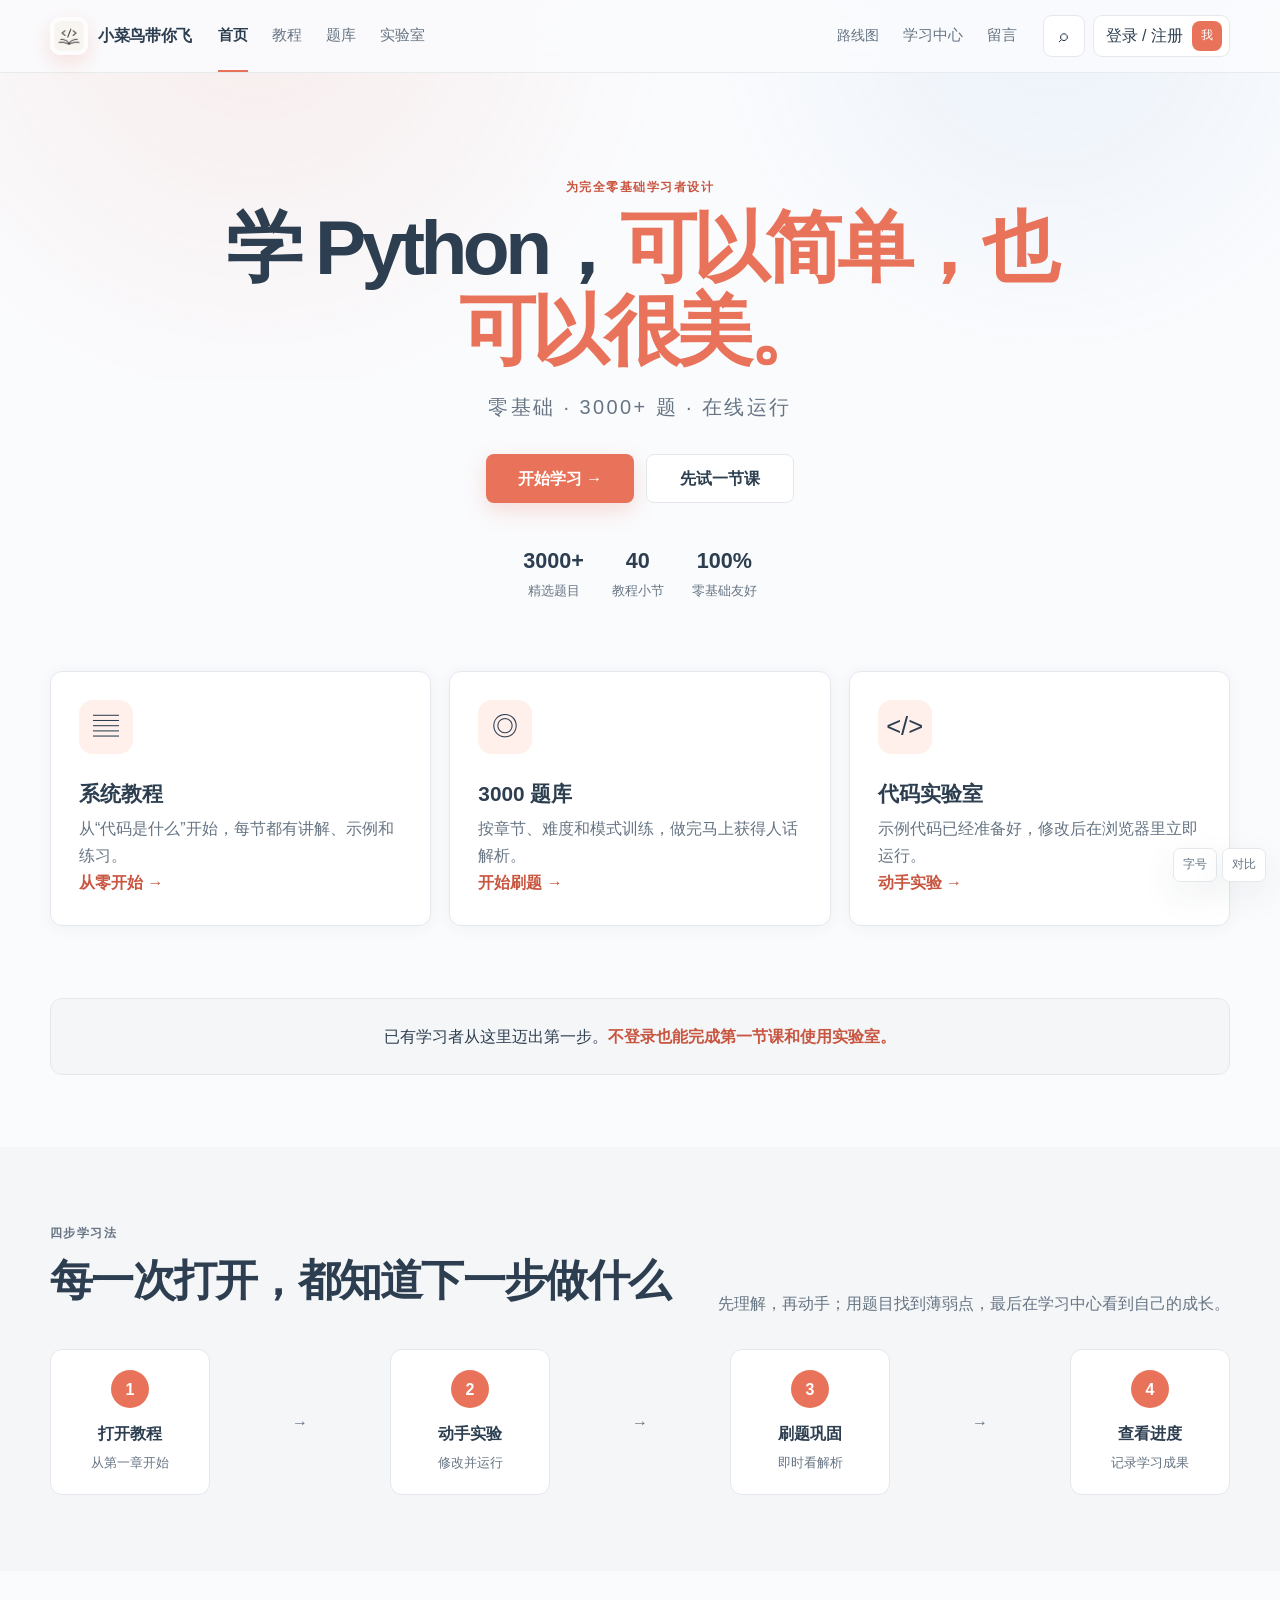
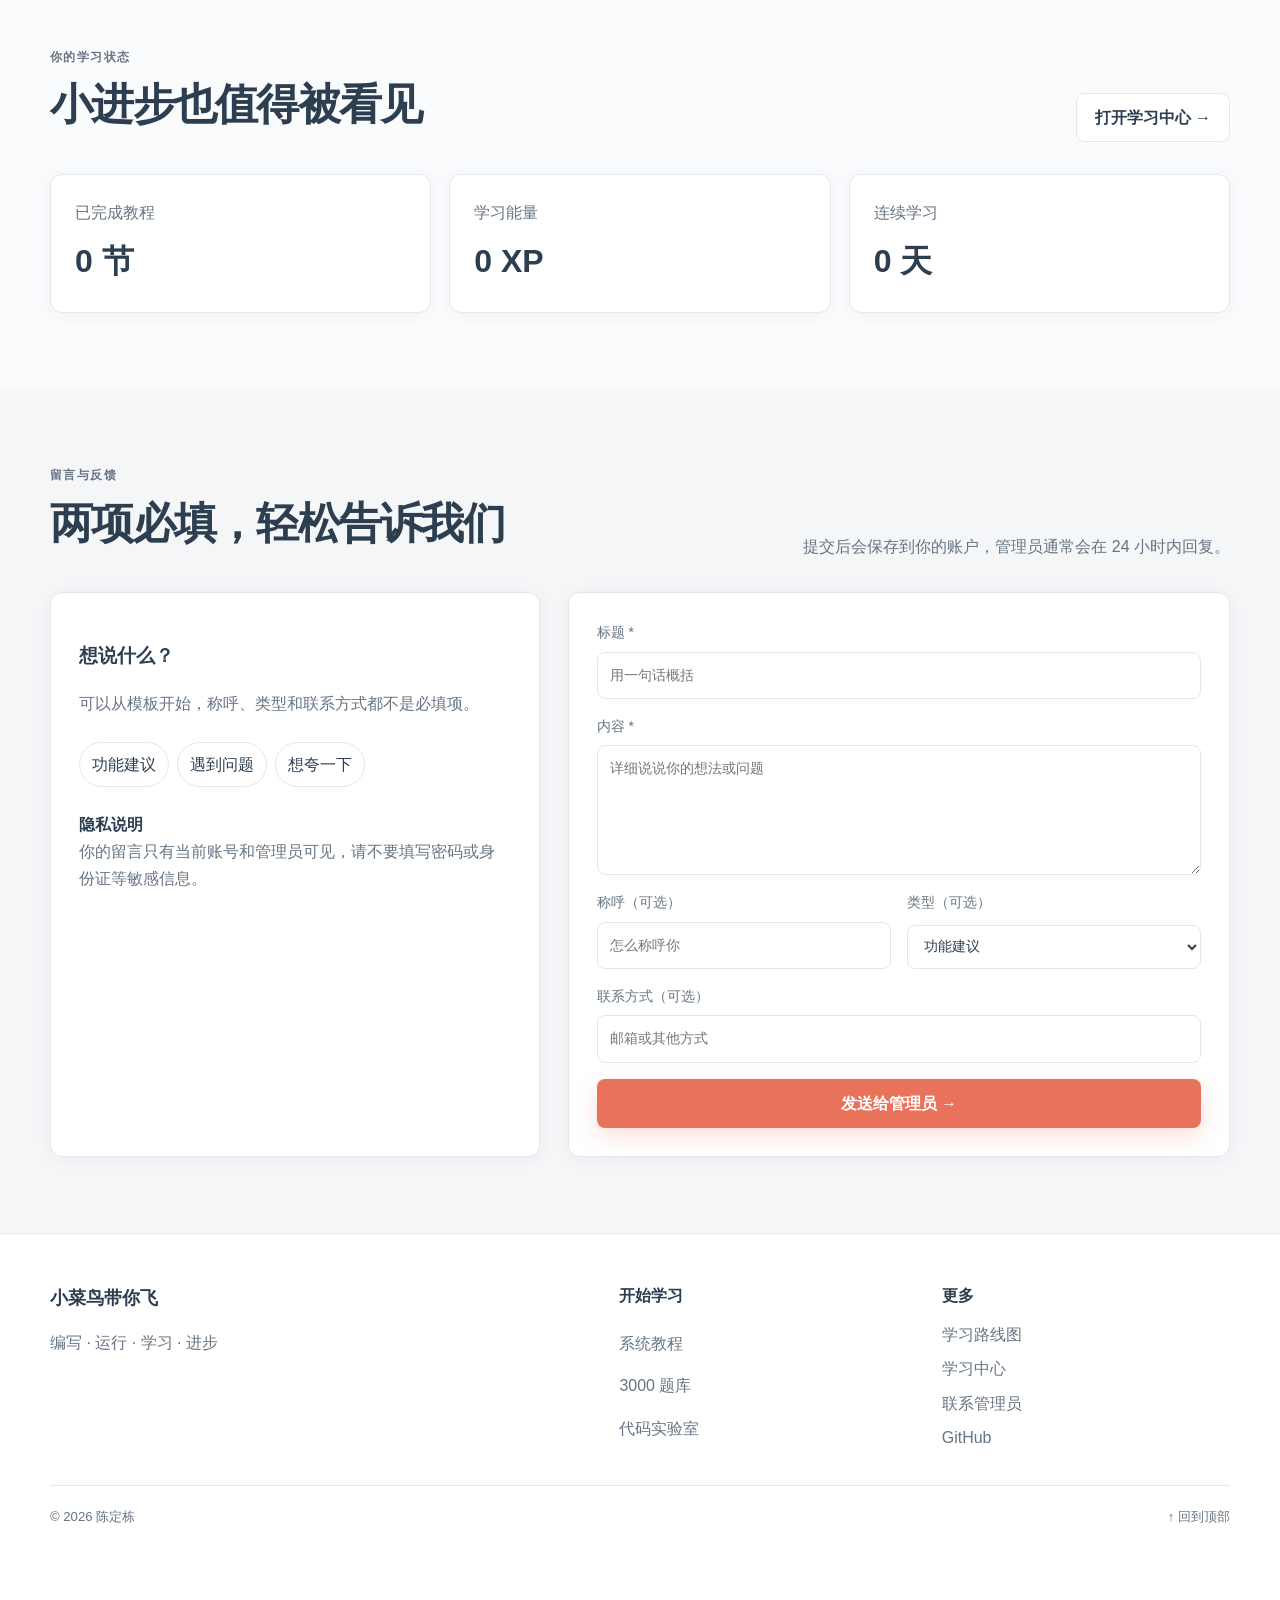
==== index.html @ c8ecf4b1 "全面重构 Python 学习平台新版" ====
<!doctype html>
<html lang="zh-CN">
<head>
  <meta charset="utf-8">
  <meta name="viewport" content="width=device-width,initial-scale=1">
  <meta name="theme-color" content="#fafbfd">
  <meta name="description" content="小菜鸟带你飞是面向完全零基础学习者的 Python 学习平台，提供系统教程、3000+ 题库和在线代码实验室。">
  <meta property="og:title" content="小菜鸟带你飞｜零基础 Python 学习平台">
  <meta property="og:description" content="从第一行代码开始，用教程、实验和题库稳稳学会 Python。">
  <meta property="og:image" content="https://2002chen.github.io/assets/site-icon.png">
  <meta property="og:type" content="website">
  <meta property="og:url" content="https://2002chen.github.io/">
  <title>小菜鸟带你飞｜零基础 Python 学习平台</title>
  <link rel="icon" type="image/png" href="assets/site-icon.png">
  <link rel="apple-touch-icon" href="assets/site-icon.png">
  <link rel="stylesheet" href="site.css?v=20260725">
</head>
<body data-page="home">
  <header class="site-header">
    <nav class="site-nav shell" aria-label="主要导航">
      <a class="site-brand" href="index.html" aria-label="小菜鸟带你飞首页"><img src="assets/site-icon.png" alt="小菜鸟带你飞图标"><span>小菜鸟带你飞</span></a>
      <div class="site-links">
        <a class="active" href="index.html">首页</a><a href="tutorial.html">教程</a><a href="quiz.html">题库</a><a href="lab.html">实验室</a>
        <a class="secondary-link" href="roadmap.html">路线图</a><a href="learning.html">学习中心</a><a href="#message">留言</a>
      </div>
      <div class="nav-actions">
        <button class="icon-button" type="button" data-open-search aria-label="打开全站搜索">⌕</button>
        <div class="account-wrap"><button class="account-button" type="button" data-account aria-label="打开账号菜单"><span>登录 / 注册</span></button><div class="account-menu" id="accountMenu"></div></div>
        <button class="menu-toggle" type="button" aria-label="打开导航菜单" aria-expanded="false"><span></span><span></span><span></span></button>
      </div>
    </nav>
  </header>

  <main id="main">
    <section class="home-hero shell">
      <p class="eyebrow">为完全零基础学习者设计</p>
      <h1>学 Python，<em>可以简单，也可以很美。</em></h1>
      <p class="value-line">零基础 · 3000+ 题 · 在线运行</p>
      <div class="hero-actions"><a class="primary" id="startLearning" href="tutorial.html"><span>开始学习 →</span></a><a class="secondary" href="tutorial.html?trial=1">先试一节课</a></div>
      <div class="hero-proof" aria-label="平台数据"><span><b>3000+</b><small>精选题目</small></span><span><b>40</b><small>教程小节</small></span><span><b>100%</b><small>零基础友好</small></span></div>
    </section>

    <section class="feature-grid shell" aria-label="核心学习模块">
      <a class="feature-card" href="tutorial.html"><span class="feature-icon" aria-hidden="true">▤</span><h2>系统教程</h2><p>从“代码是什么”开始，每节都有讲解、示例和练习。</p><em>从零开始 →</em></a>
      <a class="feature-card" href="quiz.html"><span class="feature-icon" aria-hidden="true">◎</span><h2>3000 题库</h2><p>按章节、难度和模式训练，做完马上获得人话解析。</p><em>开始刷题 →</em></a>
      <a class="feature-card" href="lab.html"><span class="feature-icon" aria-hidden="true">&lt;/&gt;</span><h2>代码实验室</h2><p>示例代码已经准备好，修改后在浏览器里立即运行。</p><em>动手实验 →</em></a>
    </section>

    <div class="proof-strip shell">已有学习者从这里迈出第一步。<b>不登录也能完成第一节课和使用实验室。</b></div>

    <section class="section-block alt">
      <div class="shell">
        <div class="section-head"><div><p class="eyebrow">四步学习法</p><h2>每一次打开，都知道下一步做什么</h2></div><p>先理解，再动手；用题目找到薄弱点，最后在学习中心看到自己的成长。</p></div>
        <div class="path-grid"><div class="path-step"><i>1</i><b>打开教程</b><small>从第一章开始</small></div><span class="path-arrow">→</span><div class="path-step"><i>2</i><b>动手实验</b><small>修改并运行</small></div><span class="path-arrow">→</span><div class="path-step"><i>3</i><b>刷题巩固</b><small>即时看解析</small></div><span class="path-arrow">→</span><div class="path-step"><i>4</i><b>查看进度</b><small>记录学习成果</small></div></div>
      </div>
    </section>

    <section class="section-block">
      <div class="shell">
        <div class="section-head"><div><p class="eyebrow">你的学习状态</p><h2>小进步也值得被看见</h2></div><a class="secondary" href="learning.html">打开学习中心 →</a></div>
        <div class="home-data"><article class="card data-card"><span>已完成教程</span><b id="homeProgress">0 节</b></article><article class="card data-card"><span>学习能量</span><b id="homeXp">0 XP</b></article><article class="card data-card"><span>连续学习</span><b id="homeStreak">0 天</b></article></div>
      </div>
    </section>

    <section class="section-block alt" id="message">
      <div class="shell">
        <div class="section-head"><div><p class="eyebrow">留言与反馈</p><h2>两项必填，轻松告诉我们</h2></div><p>提交后会保存到你的账户，管理员通常会在 24 小时内回复。</p></div>
        <div class="message-layout">
          <article class="card message-intro"><h3>想说什么？</h3><p class="muted">可以从模板开始，称呼、类型和联系方式都不是必填项。</p><div class="template-buttons"><button type="button" data-message-template="功能建议">功能建议</button><button type="button" data-message-template="遇到问题">遇到问题</button><button type="button" data-message-template="想夸一下">想夸一下</button></div><p><b>隐私说明</b><br><span class="muted">你的留言只有当前账号和管理员可见，请不要填写密码或身份证等敏感信息。</span></p></article>
          <form class="card message-form form-grid" id="messageForm">
            <label class="full"><span>标题 *</span><input id="messageTitle" maxlength="70" required placeholder="用一句话概括"></label>
            <label class="full"><span>内容 *</span><textarea id="messageContent" maxlength="1000" required placeholder="详细说说你的想法或问题"></textarea></label>
            <label><span>称呼（可选）</span><input id="messageName" maxlength="30" placeholder="怎么称呼你"></label>
            <label><span>类型（可选）</span><select id="messageType"><option>功能建议</option><option>遇到问题</option><option>想夸一下</option><option>其他反馈</option></select></label>
            <label class="full"><span>联系方式（可选）</span><input id="messageContact" maxlength="80" placeholder="邮箱或其他方式"></label>
            <button class="primary full" id="submitMessage" type="submit">发送给管理员 →</button>
          </form>
        </div>
      </div>
    </section>
  </main>

  <footer class="site-footer"><div class="shell"><div class="footer-grid"><div><div class="footer-brand">小菜鸟带你飞</div><p>编写 · 运行 · 学习 · 进步</p></div><div class="footer-links"><b>开始学习</b><a href="tutorial.html">系统教程</a><a href="quiz.html">3000 题库</a><a href="lab.html">代码实验室</a></div><div class="footer-links"><b>更多</b><a href="roadmap.html">学习路线图</a><a href="learning.html">学习中心</a><a href="#message">联系管理员</a><a href="https://github.com/2002chen/2002chen.github.io" rel="noopener" target="_blank">GitHub</a></div></div><div class="footer-bottom"><span>© 2026 陈定栋</span><a href="#main">↑ 回到顶部</a></div></div></footer>

  <div class="admin-panel" id="adminPanel" aria-hidden="true"><div class="admin-backdrop" data-close-admin></div><section class="admin-drawer"><div class="admin-head"><div><p class="eyebrow">管理员后台</p><h2>内容与留言管理</h2></div><button class="icon-button" data-close-admin type="button" aria-label="关闭管理员后台">×</button></div><div class="admin-tabs"><button class="active" data-admin-tab="questions" type="button">题库管理</button><button data-admin-tab="course" type="button">课程管理</button><button data-admin-tab="messages" type="button">用户留言</button></div>
    <div class="admin-view active" id="adminQuestions"><form id="questionForm" class="question-form"><input type="hidden" id="questionId"><label><span>难度</span><select id="questionLevel"><option value="beginner">零基础</option><option value="basic">基础</option><option value="advanced">进阶</option></select></label><label><span>知识点</span><input id="questionTopic" required></label><label class="wide"><span>题目</span><textarea id="questionText" required></textarea></label><label class="wide"><span>选项（每行一个）</span><textarea id="questionOptions" required></textarea></label><label><span>正确答案序号</span><input id="questionCorrect" type="number" min="1" max="10" value="1" required></label><label><span>排序</span><input id="questionPosition" type="number" min="0" value="0"></label><label class="wide"><span>解析</span><textarea id="questionExplanation"></textarea></label><label><input id="questionActive" type="checkbox" checked> 立即上架</label><div class="admin-form-actions wide"><button class="secondary" type="button" id="questionCancel">清空</button><button class="primary" type="submit">保存题目</button></div></form><div class="admin-list" id="questionList"></div></div>
    <div class="admin-view" id="adminCourse"><form id="chapterForm" class="question-form"><input type="hidden" id="chapterId"><label class="wide"><span>章节名称</span><input id="chapterTitle" required></label><label><span>难度</span><select id="chapterLevel"><option value="beginner">零基础</option><option value="basic">基础</option><option value="advanced">进阶</option></select></label><label><span>排序</span><input id="chapterPosition" type="number" min="1" value="1" required></label><label><span>图标</span><input id="chapterIcon" value="▤"></label><label><span>预计分钟</span><input id="chapterMinutes" type="number" min="1" value="60"></label><label class="wide"><span>章节介绍</span><textarea id="chapterDescription" required></textarea></label><label><input id="chapterActive" type="checkbox" checked> 立即上架</label><div class="admin-form-actions wide"><button class="secondary" type="button" id="chapterCancel">清空</button><button class="primary" type="submit">保存章节</button></div></form><div class="admin-list" id="chapterAdminList"></div></div>
    <div class="admin-view" id="adminMessages"><div class="mode-tabs"><select id="messageStatusFilter"><option value="">全部状态</option><option value="new">新留言</option><option value="processing">处理中</option><option value="resolved">已解决</option></select><button class="secondary" id="refreshMessages" type="button">刷新</button></div><div class="admin-list" id="messageList"></div></div>
  </section></div>

  <script src="assets/supabase.min.js?v=2.110.8"></script>
  <script src="supabase-config.js?v=20260725"></script>
  <script src="site.js?v=20260725"></script>
  <script src="home.js?v=20260725"></script>
  <script src="admin.js?v=20260725"></script>
</body>
</html>
---- site.css ----
:root {
  --bg: #fafbfd;
  --surface: #ffffff;
  --surface-alt: #f5f6f8;
  --brand: #e8735a;
  --brand-dark: #c85640;
  --brand-soft: #fff0ec;
  --blue: #397bbf;
  --success: #388b61;
  --warning: #a66d10;
  --danger: #b84747;
  --text: #2c3e50;
  --muted: #667483;
  --line: #e4e8ec;
  --editor: #1e2233;
  --shadow: 0 12px 36px rgba(44, 62, 80, .08);
  --shadow-hover: 0 18px 44px rgba(44, 62, 80, .13);
  --radius: 12px;
  --shell: 1180px;
  --body-size: 16px;
}

html[data-font="small"] { --body-size: 14px; }
html[data-font="large"] { --body-size: 18px; }
html.high-contrast {
  --bg: #fff;
  --surface-alt: #f0f0f0;
  --text: #111;
  --muted: #333;
  --line: #555;
  --brand: #b93820;
  --blue: #004f9e;
}

* { box-sizing: border-box; }
[hidden] { display: none !important; }
html { scroll-behavior: smooth; }
body {
  margin: 0;
  color: var(--text);
  background: var(--bg);
  font-family: "Noto Sans SC", "PingFang SC", "Microsoft YaHei", Inter, sans-serif;
  font-size: var(--body-size);
  line-height: 1.7;
  -webkit-font-smoothing: antialiased;
}
body::before {
  content: "";
  position: fixed;
  inset: 0 0 auto;
  height: 380px;
  pointer-events: none;
  z-index: -1;
  background: radial-gradient(circle at 20% 0, rgba(232, 115, 90, .1), transparent 38%), radial-gradient(circle at 82% 5%, rgba(74, 144, 217, .08), transparent 32%);
}
body.modal-open { overflow: hidden; }
a { color: inherit; text-decoration: none; }
button, input, select, textarea { font: inherit; }
button, a, input, select, textarea { transition: color .2s ease, background .2s ease, border-color .2s ease, box-shadow .2s ease, transform .2s ease; }
button { color: inherit; }
button:not(:disabled), select { cursor: pointer; }
button:disabled { cursor: not-allowed; opacity: .56; }
img { max-width: 100%; }
pre, code, textarea.code-editor { font-family: "JetBrains Mono", "Fira Code", Consolas, monospace; }
:focus-visible { outline: 3px solid rgba(57, 123, 191, .45); outline-offset: 3px; }
.shell { width: min(calc(100% - 40px), var(--shell)); margin-inline: auto; }
.sr-only { position: absolute; width: 1px; height: 1px; padding: 0; margin: -1px; overflow: hidden; clip: rect(0, 0, 0, 0); white-space: nowrap; border: 0; }
.skip-link { position: fixed; left: 18px; top: -60px; z-index: 200; background: var(--text); color: #fff; padding: 10px 16px; border-radius: 8px; }
.skip-link:focus { top: 18px; }
.eyebrow { margin: 0 0 8px; color: var(--brand-dark); font-size: .78rem; font-weight: 800; letter-spacing: .12em; text-transform: uppercase; }
.muted { color: var(--muted); }
.empty-state { padding: 28px; color: var(--muted); text-align: center; background: var(--surface-alt); border-radius: var(--radius); }

.site-header { position: sticky; top: 0; z-index: 80; border-bottom: 1px solid rgba(228, 232, 236, .8); background: rgba(250, 251, 253, .88); backdrop-filter: blur(18px); }
.site-nav { min-height: 72px; display: flex; align-items: center; gap: 26px; }
.site-brand { display: flex; align-items: center; gap: 10px; flex: 0 0 auto; font-weight: 850; letter-spacing: -.02em; }
.site-brand img { width: 38px; height: 38px; border-radius: 10px; box-shadow: 0 7px 20px rgba(232, 115, 90, .2); }
.site-links { display: flex; align-items: center; gap: 24px; flex: 1; }
.site-links a { position: relative; color: var(--muted); font-size: .93rem; white-space: nowrap; }
.site-links a.secondary-link { margin-left: auto; font-size: .86rem; }
.site-links a:hover, .site-links a.active { color: var(--text); }
.site-links a.active { font-weight: 750; }
.site-links a.active::after { content: ""; position: absolute; left: 0; right: 0; bottom: -23px; height: 2px; background: var(--brand); }
.nav-actions { display: flex; align-items: center; gap: 8px; flex: 0 0 auto; }
.icon-button, .account-button, .menu-toggle { min-height: 42px; border: 1px solid var(--line); background: var(--surface); border-radius: 9px; }
.icon-button { width: 42px; font-size: 1.1rem; }
.account-button { display: flex; align-items: center; gap: 9px; padding: 5px 7px 5px 12px; }
.account-button i { display: grid; place-items: center; width: 30px; height: 30px; font-style: normal; font-size: .72rem; border-radius: 8px; color: #fff; background: var(--brand); }
.account-wrap { position: relative; }
.account-menu { display: none; position: absolute; right: 0; top: calc(100% + 10px); width: 230px; padding: 10px; border: 1px solid var(--line); border-radius: 12px; background: var(--surface); box-shadow: var(--shadow-hover); }
.account-menu.open { display: grid; }
.account-menu b { padding: 8px 10px 12px; overflow: hidden; color: var(--muted); font-size: .78rem; text-overflow: ellipsis; }
.account-menu a, .account-menu button { border: 0; border-radius: 8px; padding: 10px; text-align: left; background: transparent; }
.account-menu a:hover, .account-menu button:hover { background: var(--surface-alt); }
.menu-toggle { display: none; width: 42px; padding: 10px; }
.menu-toggle span { display: block; height: 2px; margin: 4px 0; border-radius: 2px; background: var(--text); }

.primary, .secondary, .ghost, .danger, .text-button { display: inline-flex; align-items: center; justify-content: center; gap: 8px; min-height: 44px; border-radius: 8px; padding: 10px 18px; font-weight: 750; border: 1px solid transparent; }
.primary { color: #fff; background: var(--brand); box-shadow: 0 8px 22px rgba(232, 115, 90, .22); }
.primary:hover { background: var(--brand-dark); transform: translateY(-1px); }
.secondary { color: var(--text); border-color: var(--line); background: var(--surface); }
.secondary:hover, .ghost:hover { border-color: var(--brand); color: var(--brand-dark); }
.ghost { border-color: var(--line); background: transparent; }
.danger { color: var(--danger); border-color: rgba(184, 71, 71, .25); background: #fff7f7; }
.text-button { min-height: auto; padding: 8px; color: var(--blue); border: 0; background: none; }
.wide { width: 100%; }
.pill { display: inline-flex; align-items: center; gap: 6px; border: 1px solid var(--line); border-radius: 999px; padding: 5px 10px; color: var(--muted); background: var(--surface); font-size: .78rem; }

.home-hero { padding: 104px 0 68px; text-align: center; }
.home-hero h1 { max-width: 900px; margin: 0 auto 18px; font-size: clamp(2.6rem, 6vw, 5.4rem); line-height: 1.08; letter-spacing: -.06em; }
.home-hero h1 em { color: var(--brand); font-style: normal; }
.home-hero .value-line { margin: 0 0 30px; color: var(--muted); font-size: clamp(1rem, 2vw, 1.25rem); letter-spacing: .12em; }
.hero-actions { display: flex; justify-content: center; gap: 12px; }
.hero-actions a { min-width: 148px; }
.hero-proof { display: flex; justify-content: center; gap: 28px; margin-top: 40px; }
.hero-proof span { display: grid; }
.hero-proof b { font-size: 1.35rem; }
.hero-proof small { color: var(--muted); }
.feature-grid { display: grid; grid-template-columns: repeat(3, 1fr); gap: 18px; padding: 0 0 72px; }
.feature-card, .card { border: 1px solid var(--line); border-radius: var(--radius); background: var(--surface); box-shadow: 0 2px 16px rgba(44, 62, 80, .05); }
.feature-card { display: grid; min-height: 230px; padding: 28px; }
.feature-card:hover { transform: translateY(-3px) scale(1.01); box-shadow: var(--shadow-hover); }
.feature-card .feature-icon { display: grid; place-items: center; width: 54px; height: 54px; border-radius: 14px; background: var(--brand-soft); font-size: 1.6rem; }
.feature-card h2 { margin: 22px 0 4px; font-size: 1.3rem; }
.feature-card p { margin: 0; color: var(--muted); }
.feature-card em { align-self: end; color: var(--brand-dark); font-style: normal; font-weight: 750; }
.proof-strip { margin-bottom: 72px; padding: 24px; text-align: center; border: 1px solid var(--line); border-radius: var(--radius); background: var(--surface-alt); }
.proof-strip b { color: var(--brand-dark); }
.section-block { padding: 76px 0; }
.section-block.alt { background: var(--surface-alt); }
.section-head { display: flex; align-items: end; justify-content: space-between; gap: 30px; margin-bottom: 32px; }
.section-head h2 { margin: 0; font-size: clamp(1.8rem, 4vw, 2.7rem); letter-spacing: -.04em; }
.section-head p { max-width: 530px; margin: 0; color: var(--muted); }
.path-grid { display: grid; grid-template-columns: repeat(7, auto); align-items: center; justify-content: space-between; gap: 10px; }
.path-step { min-width: 160px; padding: 20px; text-align: center; border: 1px solid var(--line); border-radius: var(--radius); background: var(--surface); }
.path-step i { display: grid; place-items: center; width: 38px; height: 38px; margin: 0 auto 12px; color: #fff; background: var(--brand); border-radius: 50%; font-style: normal; font-weight: 800; }
.path-step b, .path-step small { display: block; }
.path-step small { margin-top: 4px; color: var(--muted); }
.path-arrow { color: var(--muted); }
.home-data { display: grid; grid-template-columns: repeat(3, 1fr); gap: 18px; }
.data-card { padding: 24px; }
.data-card span { color: var(--muted); }
.data-card b { display: block; margin-top: 8px; font-size: 2rem; }
.message-layout { display: grid; grid-template-columns: .85fr 1.15fr; gap: 28px; }
.message-intro, .message-form { padding: 28px; }
.template-buttons { display: flex; flex-wrap: wrap; gap: 8px; margin: 24px 0; }
.template-buttons button { border: 1px solid var(--line); border-radius: 999px; padding: 8px 12px; background: var(--surface); }
.form-grid { display: grid; grid-template-columns: 1fr 1fr; gap: 16px; }
.form-grid label, .auth-dialog label, .filter-field { display: grid; gap: 7px; color: var(--muted); font-size: .86rem; }
.form-grid .full { grid-column: 1 / -1; }
input, select, textarea { width: 100%; color: var(--text); border: 1px solid var(--line); border-radius: 8px; padding: 11px 12px; background: var(--surface); }
textarea { min-height: 130px; resize: vertical; }
input:focus, select:focus, textarea:focus { border-color: var(--blue); box-shadow: 0 0 0 3px rgba(57, 123, 191, .12); outline: 0; }

.page-hero { padding: 62px 0 38px; }
.breadcrumbs { display: flex; flex-wrap: wrap; gap: 7px; margin-bottom: 22px; color: var(--muted); font-size: .84rem; }
.breadcrumbs a:hover { color: var(--brand-dark); }
.page-hero h1 { max-width: 850px; margin: 0 0 16px; font-size: clamp(2.3rem, 5vw, 4.3rem); line-height: 1.14; letter-spacing: -.05em; }
.page-hero h1 em { color: var(--brand); font-style: normal; }
.page-hero > p, .page-hero .hero-copy p { max-width: 700px; color: var(--muted); }
.page-hero-grid { display: grid; grid-template-columns: 1fr 320px; align-items: center; gap: 48px; }
.progress-card { padding: 24px; }
.progress-card b { display: block; margin: 8px 0 14px; font-size: 1.8rem; }
.progress-track { height: 8px; overflow: hidden; border-radius: 99px; background: var(--line); }
.progress-track i { display: block; width: 0; height: 100%; background: var(--brand); transition: width .4s ease; }

.tutorial-layout { display: grid; grid-template-columns: 290px minmax(0, 1fr); align-items: start; gap: 24px; padding-bottom: 80px; }
.catalog { position: sticky; top: 92px; max-height: calc(100vh - 112px); overflow: auto; padding: 16px; }
.catalog-head { display: flex; align-items: center; justify-content: space-between; padding: 6px 6px 14px; }
.chapter { border-top: 1px solid var(--line); }
.chapter > button { display: grid; grid-template-columns: 34px 1fr auto; align-items: center; gap: 10px; width: 100%; padding: 15px 6px; border: 0; text-align: left; background: none; }
.chapter > button i { display: grid; place-items: center; width: 30px; height: 30px; border-radius: 8px; font-style: normal; background: var(--surface-alt); }
.chapter > button small, .chapter > button b { display: block; }
.chapter > button small { color: var(--muted); }
.lesson-list { display: none; padding: 0 0 10px 44px; }
.chapter.open .lesson-list { display: grid; }
.lesson-list button { position: relative; padding: 8px 10px 8px 22px; border: 0; border-radius: 7px; text-align: left; background: transparent; color: var(--muted); }
.lesson-list button::before { content: ""; position: absolute; left: 6px; top: 16px; width: 7px; height: 7px; border: 1px solid var(--muted); border-radius: 50%; }
.lesson-list button.active { color: var(--brand-dark); background: var(--brand-soft); }
.lesson-list button.done::before { border-color: var(--success); background: var(--success); }
.reader { min-height: 680px; padding: clamp(24px, 5vw, 54px); }
.reader-empty { display: grid; min-height: 440px; place-items: center; text-align: center; color: var(--muted); }
.reader-content[hidden] { display: none; }
.reader-meta { display: flex; align-items: start; justify-content: space-between; gap: 16px; margin-bottom: 28px; }
.reader-meta h2 { margin: 5px 0 0; font-size: clamp(1.8rem, 4vw, 2.8rem); line-height: 1.2; }
.reader-body { font-size: 1.06rem; line-height: 1.85; }
.reader-body h3 { margin: 36px 0 10px; font-size: 1.35rem; }
.reader-body code { padding: 2px 5px; color: #a23f30; border-radius: 4px; background: var(--brand-soft); }
.reader-body .note, .reader-body .checkpoint, .reader-body .zero-card { margin: 22px 0; padding: 18px; border-left: 4px solid var(--brand); border-radius: 8px; background: var(--brand-soft); }
.code-sample { margin: 28px 0; overflow: hidden; border-radius: var(--radius); background: var(--editor); color: #dbe5f4; }
.code-sample header { display: flex; justify-content: space-between; padding: 10px 14px; background: rgba(255, 255, 255, .06); }
.code-sample button { border: 0; color: #fff; background: none; }
.code-sample pre { margin: 0; padding: 20px; overflow: auto; }
.study-checks { display: grid; grid-template-columns: repeat(3, 1fr); gap: 10px; margin: 30px 0; }
.study-checks button { padding: 12px; border: 1px solid var(--line); border-radius: 8px; background: var(--surface-alt); }
.study-checks button.done { color: var(--success); border-color: rgba(56, 139, 97, .4); background: #effaf4; }
.reader-actions { display: grid; grid-template-columns: auto 1fr auto; align-items: center; gap: 10px; padding-top: 26px; border-top: 1px solid var(--line); }
.reader-actions .primary { justify-self: center; }
.trial-callout { display: none; margin-top: 24px; padding: 20px; border-radius: var(--radius); background: var(--brand-soft); }
.trial-callout.show { display: block; }
.recommendation { margin-top: 30px; padding: 20px; border-radius: var(--radius); background: var(--surface-alt); }

.quiz-toolbar { position: sticky; top: 72px; z-index: 30; display: grid; grid-template-columns: repeat(3, minmax(120px, .7fr)) minmax(220px, 1.5fr); gap: 10px; padding: 14px; margin-bottom: 18px; }
.mode-tabs { display: flex; gap: 8px; margin-bottom: 18px; }
.mode-tabs button { min-height: 44px; border: 1px solid var(--line); border-radius: 8px; padding: 8px 14px; background: var(--surface); }
.mode-tabs button.active { color: #fff; border-color: var(--brand); background: var(--brand); }
.quiz-layout { display: grid; grid-template-columns: minmax(0, 1fr) 270px; align-items: start; gap: 24px; padding-bottom: 96px; }
.quiz-card { padding: clamp(22px, 4vw, 42px); }
.quiz-head { display: flex; align-items: center; justify-content: space-between; color: var(--muted); }
.quiz-card h2 { margin: 28px 0; font-size: clamp(1.4rem, 3vw, 2rem); line-height: 1.45; }
.question-options { display: grid; gap: 12px; }
.question-options button { display: grid; grid-template-columns: 38px 1fr auto; align-items: center; gap: 12px; min-height: 54px; padding: 11px 14px; border: 1px solid var(--line); border-radius: 10px; text-align: left; background: var(--surface); }
.question-options button i { display: grid; place-items: center; width: 32px; height: 32px; border-radius: 8px; background: var(--surface-alt); font-style: normal; }
.question-options button:hover, .question-options button.selected { border-color: var(--blue); background: #f3f8fd; }
.question-options button.selected::after { content: "✓"; color: var(--blue); font-weight: 850; }
.question-options button.correct { border-color: var(--success); background: #effaf4; }
.question-options button.wrong { border-color: var(--danger); background: #fff3f3; }
.feedback { display: none; margin-top: 20px; padding: 20px; border-radius: var(--radius); background: var(--surface-alt); }
.feedback.show { display: block; }
.feedback.correct { border-left: 4px solid var(--success); }
.feedback.wrong { border-left: 4px solid var(--brand); }
.feedback h3 { margin: 0 0 6px; }
.quiz-actions { display: flex; justify-content: space-between; gap: 10px; margin-top: 24px; }
.quiz-stats { position: sticky; top: 176px; padding: 22px; }
.stat-ring { display: grid; place-items: center; width: 130px; height: 130px; margin: 0 auto 18px; border-radius: 50%; background: conic-gradient(var(--brand) var(--score, 0%), var(--line) 0); }
.stat-ring > span { display: grid; place-items: center; width: 100px; height: 100px; border-radius: 50%; background: var(--surface); }
.stat-ring b { font-size: 1.7rem; }
.stat-list { display: grid; gap: 10px; }
.stat-list div { display: flex; justify-content: space-between; padding: 9px 0; border-bottom: 1px solid var(--line); }
.streak-pop { position: fixed; z-index: 160; left: 50%; top: 24px; transform: translate(-50%, -120px); padding: 12px 20px; color: #fff; border-radius: 999px; background: var(--success); box-shadow: var(--shadow-hover); transition: transform .25s ease; }
.streak-pop.show { transform: translate(-50%, 0); }
.discussion { margin: -68px 0 90px; padding: 20px; }
.discussion summary { cursor: pointer; font-weight: 800; }
.discussion form { display: grid; grid-template-columns: 1fr auto; gap: 10px; margin-top: 14px; }
.discussion form textarea { min-height: 80px; }
#discussionList { display: grid; gap: 8px; margin: 14px 0; }
#discussionList article { padding: 12px; border: 1px solid var(--line); border-radius: 8px; }
#discussionList article p { margin: 3px 0; }
#discussionList article small { color: var(--muted); }

.lab-layout { display: grid; grid-template-columns: minmax(0, 1.35fr) minmax(300px, .65fr); overflow: hidden; margin-bottom: 90px; }
.lab-editor { min-width: 0; color: #dfe7f4; background: var(--editor); }
.lab-toolbar, .output-head { display: flex; align-items: center; justify-content: space-between; gap: 10px; padding: 12px 16px; border-bottom: 1px solid rgba(255, 255, 255, .1); }
.lab-toolbar div { display: flex; gap: 6px; }
.lab-toolbar button { color: #dfe7f4; border: 1px solid rgba(255, 255, 255, .15); border-radius: 7px; padding: 6px 9px; background: rgba(255, 255, 255, .05); }
.editor-shell { display: grid; grid-template-columns: 46px 1fr; min-height: 430px; }
.line-numbers { padding: 18px 10px; overflow: hidden; color: #66718d; text-align: right; white-space: pre; background: rgba(0, 0, 0, .15); font-family: Consolas, monospace; line-height: 1.55; }
.code-editor { min-height: 430px; resize: vertical; padding: 18px; border: 0; border-radius: 0; color: #dfe7f4; caret-color: #fff; background: transparent; font-size: 16px; line-height: 1.55; tab-size: 4; }
.code-editor:focus { box-shadow: none; }
.code-tools { display: flex; gap: 6px; overflow-x: auto; padding: 8px 12px; border-top: 1px solid rgba(255, 255, 255, .1); }
.code-tools button { min-width: 40px; padding: 7px; color: #dfe7f4; border: 1px solid rgba(255, 255, 255, .14); border-radius: 6px; background: rgba(255, 255, 255, .05); }
.lab-side { display: grid; grid-template-rows: auto minmax(180px, 1fr) auto; background: var(--surface); }
.output-head { border-bottom-color: var(--line); }
.lab-output { min-height: 240px; max-height: 420px; margin: 0; padding: 18px; overflow: auto; color: var(--text); white-space: pre-wrap; }
.run-panel { padding: 16px; border-top: 1px solid var(--line); }
.run-panel .primary { width: 100%; }
.snippets { display: grid; grid-template-columns: 1fr 1fr; gap: 8px; margin-top: 14px; }
.snippets button { padding: 10px; border: 1px solid var(--line); border-radius: 7px; text-align: left; background: var(--surface-alt); }
.project-templates { display: grid; grid-template-columns: repeat(4, 1fr); gap: 14px; margin: 26px 0 80px; }
.project-templates button { min-height: 110px; padding: 18px; border: 1px solid var(--line); border-radius: var(--radius); text-align: left; background: var(--surface); }
.project-templates button:hover { transform: translateY(-2px); box-shadow: var(--shadow); }
.lab-onboarding { display: none; position: fixed; inset: 0; z-index: 150; place-items: center; padding: 20px; background: rgba(30, 34, 51, .58); }
.lab-onboarding.open { display: grid; }
.onboarding-card { width: min(100%, 520px); padding: 30px; border-radius: 16px; background: var(--surface); box-shadow: var(--shadow-hover); animation: pop .25s cubic-bezier(.34, 1.56, .64, 1); }
.onboarding-card h2 { margin: 6px 0; }
.onboard-tasks { display: grid; gap: 10px; margin: 22px 0; }
.onboard-tasks div { display: grid; grid-template-columns: 32px 1fr auto; align-items: center; gap: 10px; padding: 12px; border-radius: 9px; background: var(--surface-alt); }
.onboard-tasks div.done { color: var(--success); }
@keyframes pop { from { opacity: 0; transform: scale(.94); } }

.learning-overview { display: grid; grid-template-columns: repeat(4, 1fr); gap: 16px; }
.metric-card { padding: 22px; }
.metric-card i { font-style: normal; font-size: 1.4rem; }
.metric-card span, .metric-card b { display: block; }
.metric-card span { margin-top: 12px; color: var(--muted); }
.metric-card b { margin: 2px 0 8px; font-size: 1.8rem; }
.dashboard-grid { display: grid; grid-template-columns: 1.2fr .8fr; gap: 18px; margin: 18px 0 80px; }
.dashboard-card { padding: 24px; }
.dashboard-card h2 { margin-top: 0; font-size: 1.3rem; }
.heatmap { display: grid; grid-template-columns: repeat(14, 1fr); gap: 6px; }
.heatmap i { aspect-ratio: 1; border-radius: 3px; background: var(--line); }
.heatmap i[data-level="1"] { background: #ccebd9; }
.heatmap i[data-level="2"] { background: #87cfa5; }
.heatmap i[data-level="3"] { background: var(--success); }
.ability-list { display: grid; gap: 12px; }
.ability-list div { display: grid; grid-template-columns: 72px 1fr 40px; gap: 10px; align-items: center; }
.ability-list i { display: block; height: 8px; border-radius: 99px; background: var(--line); overflow: hidden; }
.ability-list i::after { content: ""; display: block; width: var(--ability); height: 100%; background: var(--blue); }
.badges { display: grid; grid-template-columns: repeat(2, 1fr); gap: 10px; }
.badge { padding: 14px; border: 1px solid var(--line); border-radius: 9px; opacity: .45; }
.badge.unlocked { opacity: 1; background: #fff9e9; border-color: #ead99e; }
.message-history { display: grid; gap: 10px; }
.message-history article { padding: 14px; border: 1px solid var(--line); border-radius: 8px; }

.roadmap { position: relative; display: grid; grid-template-columns: repeat(5, 1fr); gap: 18px; padding-bottom: 90px; }
.roadmap::before { content: ""; position: absolute; top: 44px; left: 10%; right: 10%; height: 2px; background: var(--line); z-index: -1; }
.stage { padding: 20px; text-align: center; }
.stage i { display: grid; place-items: center; width: 48px; height: 48px; margin: 0 auto 16px; color: #fff; border-radius: 50%; background: var(--muted); font-style: normal; }
.stage.current { border-color: var(--brand); }
.stage.current i, .stage.done i { background: var(--brand); }
.stage.locked { opacity: .55; }

.site-footer { padding: 48px 0 92px; color: var(--muted); border-top: 1px solid var(--line); background: var(--surface); }
.footer-grid { display: grid; grid-template-columns: 1.3fr .7fr .7fr; gap: 34px; }
.footer-brand { color: var(--text); font-size: 1.15rem; font-weight: 800; }
.footer-links { display: grid; gap: 7px; }
.footer-links b { margin-bottom: 5px; color: var(--text); }
.footer-bottom { display: flex; justify-content: space-between; gap: 20px; margin-top: 34px; padding-top: 20px; border-top: 1px solid var(--line); font-size: .82rem; }

.toast { position: fixed; left: 50%; bottom: 82px; z-index: 220; max-width: min(420px, calc(100% - 32px)); padding: 11px 18px; color: #fff; border-radius: 999px; background: var(--text); box-shadow: var(--shadow-hover); opacity: 0; transform: translate(-50%, 20px); pointer-events: none; }
.toast.show { opacity: 1; transform: translate(-50%, 0); }
.toast[data-tone="success"] { background: var(--success); }
.toast[data-tone="error"] { background: var(--danger); }
.offline-banner { display: none; position: fixed; z-index: 210; top: 0; left: 0; right: 0; padding: 8px 18px; color: #fff; text-align: center; background: var(--danger); }
.offline-banner.show { display: block; }
.access-tools { position: fixed; z-index: 70; right: 14px; bottom: 18px; display: flex; gap: 5px; }
.access-tools button { padding: 6px 9px; border: 1px solid var(--line); border-radius: 7px; color: var(--muted); background: rgba(255,255,255,.92); box-shadow: var(--shadow); font-size: .72rem; }
.mobile-tabs { display: none; }
.search-dialog, .auth-dialog, .admin-panel { display: none; position: fixed; inset: 0; z-index: 170; place-items: start center; padding: 10vh 20px 20px; }
.search-dialog.open, .auth-dialog.open, .admin-panel.open { display: grid; }
.search-backdrop, .auth-backdrop, .admin-backdrop { position: absolute; inset: 0; background: rgba(30, 34, 51, .55); backdrop-filter: blur(5px); }
.search-dialog > section, .auth-dialog > section { position: relative; width: min(100%, 640px); max-height: 78vh; overflow: auto; padding: 24px; border-radius: 16px; background: var(--surface); box-shadow: var(--shadow-hover); }
.search-dialog > section > div:first-child { display: flex; align-items: center; justify-content: space-between; }
.search-dialog h2 { margin: 0 0 14px; }
.search-dialog [data-close-search], .dialog-close { width: 36px; height: 36px; border: 0; border-radius: 50%; background: var(--surface-alt); font-size: 1.3rem; }
.search-results { display: grid; gap: 5px; margin-top: 12px; }
.search-results a { display: grid; padding: 12px; border-radius: 8px; }
.search-results a:hover { background: var(--surface-alt); }
.search-results span { color: var(--muted); font-size: .86rem; }
.auth-dialog > section { width: min(100%, 440px); }
.auth-dialog .dialog-close { position: absolute; top: 16px; right: 16px; }
.auth-dialog h2 { margin: 0; }
.auth-tabs { display: flex; gap: 4px; padding: 4px; margin: 20px 0; border-radius: 9px; background: var(--surface-alt); }
.auth-tabs button { flex: 1; padding: 8px; border: 0; border-radius: 7px; background: transparent; }
.auth-tabs button.active { background: var(--surface); box-shadow: 0 2px 8px rgba(44,62,80,.08); }
.auth-dialog form { display: grid; gap: 13px; }
.auth-dialog .register-field { display: none; }
.auth-dialog.registering .register-field { display: grid; }
.form-error { min-height: 22px; margin: 0; color: var(--danger); font-size: .84rem; }

.admin-panel { place-items: stretch end; padding: 0; }
.admin-drawer { position: relative; width: min(850px, 94vw); height: 100%; overflow: auto; padding: 24px; background: var(--surface); }
.admin-head { display: flex; justify-content: space-between; align-items: center; }
.admin-tabs { display: flex; gap: 8px; margin: 18px 0; }
.admin-tabs button { padding: 9px 13px; border: 1px solid var(--line); border-radius: 8px; background: var(--surface-alt); }
.admin-tabs button.active { color: #fff; background: var(--brand); }
.admin-view { display: none; }
.admin-view.active { display: block; }
.question-form { display: grid; grid-template-columns: 1fr 1fr; gap: 12px; padding: 18px; background: var(--surface-alt); border-radius: var(--radius); }
.question-form label { display: grid; gap: 5px; }
.question-form .wide { grid-column: 1 / -1; }
.admin-form-actions { display: flex; justify-content: end; gap: 8px; }
.admin-list { display: grid; gap: 10px; margin-top: 18px; }
.admin-item, .admin-message { padding: 14px; border: 1px solid var(--line); border-radius: 9px; }
.admin-item { display: flex; justify-content: space-between; gap: 12px; }
.admin-item div:first-child { display: grid; }

.skeleton { position: relative; overflow: hidden; color: transparent !important; background: var(--line) !important; }
.skeleton::after { content: ""; position: absolute; inset: 0; transform: translateX(-100%); background: linear-gradient(90deg, transparent, rgba(255,255,255,.55), transparent); animation: shimmer 1.5s linear infinite; }
@keyframes shimmer { to { transform: translateX(100%); } }

@media (prefers-reduced-motion: reduce) {
  *, *::before, *::after { scroll-behavior: auto !important; animation-duration: .01ms !important; animation-iteration-count: 1 !important; transition-duration: .01ms !important; }
}

@media (max-width: 900px) {
  .site-nav { min-height: 64px; }
  .menu-toggle { display: block; }
  .site-links { display: none; position: absolute; left: 20px; right: 20px; top: 70px; padding: 14px; border: 1px solid var(--line); border-radius: var(--radius); background: var(--surface); box-shadow: var(--shadow-hover); }
  .site-links.open { display: grid; }
  .site-links a.secondary-link { margin-left: 0; }
  .site-links a.active::after { display: none; }
  .feature-grid, .learning-overview { grid-template-columns: repeat(2, 1fr); }
  .path-grid { grid-template-columns: 1fr 1fr; }
  .path-arrow { display: none; }
  .message-layout, .page-hero-grid, .tutorial-layout, .quiz-layout, .dashboard-grid { grid-template-columns: 1fr; }
  .catalog, .quiz-stats { position: static; max-height: none; }
  .catalog { max-height: 430px; }
  .quiz-toolbar { top: 64px; grid-template-columns: 1fr 1fr; }
  .lab-layout { grid-template-columns: 1fr; }
  .project-templates, .roadmap { grid-template-columns: repeat(2, 1fr); }
  .roadmap::before { display: none; }
}

@media (max-width: 640px) {
  body { padding-bottom: 64px; }
  .shell { width: min(calc(100% - 28px), var(--shell)); }
  .site-brand span { display: none; }
  .account-button > span { display: none; }
  .home-hero { padding: 72px 0 48px; }
  .home-hero h1 { font-size: clamp(2.35rem, 12vw, 3.7rem); }
  .hero-actions, .hero-proof { flex-direction: column; align-items: stretch; }
  .hero-proof { display: grid; grid-template-columns: repeat(3, 1fr); gap: 8px; }
  .feature-grid, .home-data, .learning-overview, .project-templates, .roadmap { grid-template-columns: 1fr; }
  .path-grid { display: flex; overflow-x: auto; padding-bottom: 8px; }
  .path-step { min-width: 180px; }
  .section-head { align-items: start; flex-direction: column; }
  .form-grid, .question-form { grid-template-columns: 1fr; }
  .form-grid .full, .question-form .wide { grid-column: auto; }
  .page-hero { padding-top: 42px; }
  .page-hero h1 { font-size: 2.6rem; }
  .reader { padding: 22px 17px; }
  .study-checks { grid-template-columns: 1fr; }
  .reader-actions { grid-template-columns: 1fr 1fr; }
  .reader-actions .primary { grid-column: 1 / -1; grid-row: 1; justify-self: stretch; }
  .quiz-toolbar { position: static; grid-template-columns: 1fr; }
  .mode-tabs { overflow-x: auto; }
  .question-options button { min-height: 52px; }
  .quiz-actions { position: sticky; bottom: 62px; z-index: 20; padding: 10px; border: 1px solid var(--line); border-radius: 10px; background: rgba(255,255,255,.94); backdrop-filter: blur(12px); }
  .discussion { margin-top: -72px; }
  .discussion form { grid-template-columns: 1fr; }
  .editor-shell, .code-editor { min-height: 240px; }
  .code-tools { position: sticky; bottom: 62px; z-index: 20; background: var(--editor); }
  .snippets { grid-template-columns: 1fr; }
  .footer-grid { grid-template-columns: 1fr; }
  .access-tools { bottom: 72px; }
  .mobile-tabs { position: fixed; left: 0; right: 0; bottom: 0; z-index: 100; display: grid; grid-template-columns: repeat(4, 1fr); height: 62px; padding-bottom: env(safe-area-inset-bottom); border-top: 1px solid var(--line); background: rgba(255,255,255,.96); backdrop-filter: blur(16px); }
  .mobile-tabs a { display: grid; place-items: center; align-content: center; gap: 1px; color: var(--muted); font-size: .68rem; }
  .mobile-tabs i { font-style: normal; font-size: 1.2rem; line-height: 1; }
  .mobile-tabs a.active { color: var(--brand); font-weight: 800; }
  .site-footer { padding-bottom: 80px; }
}
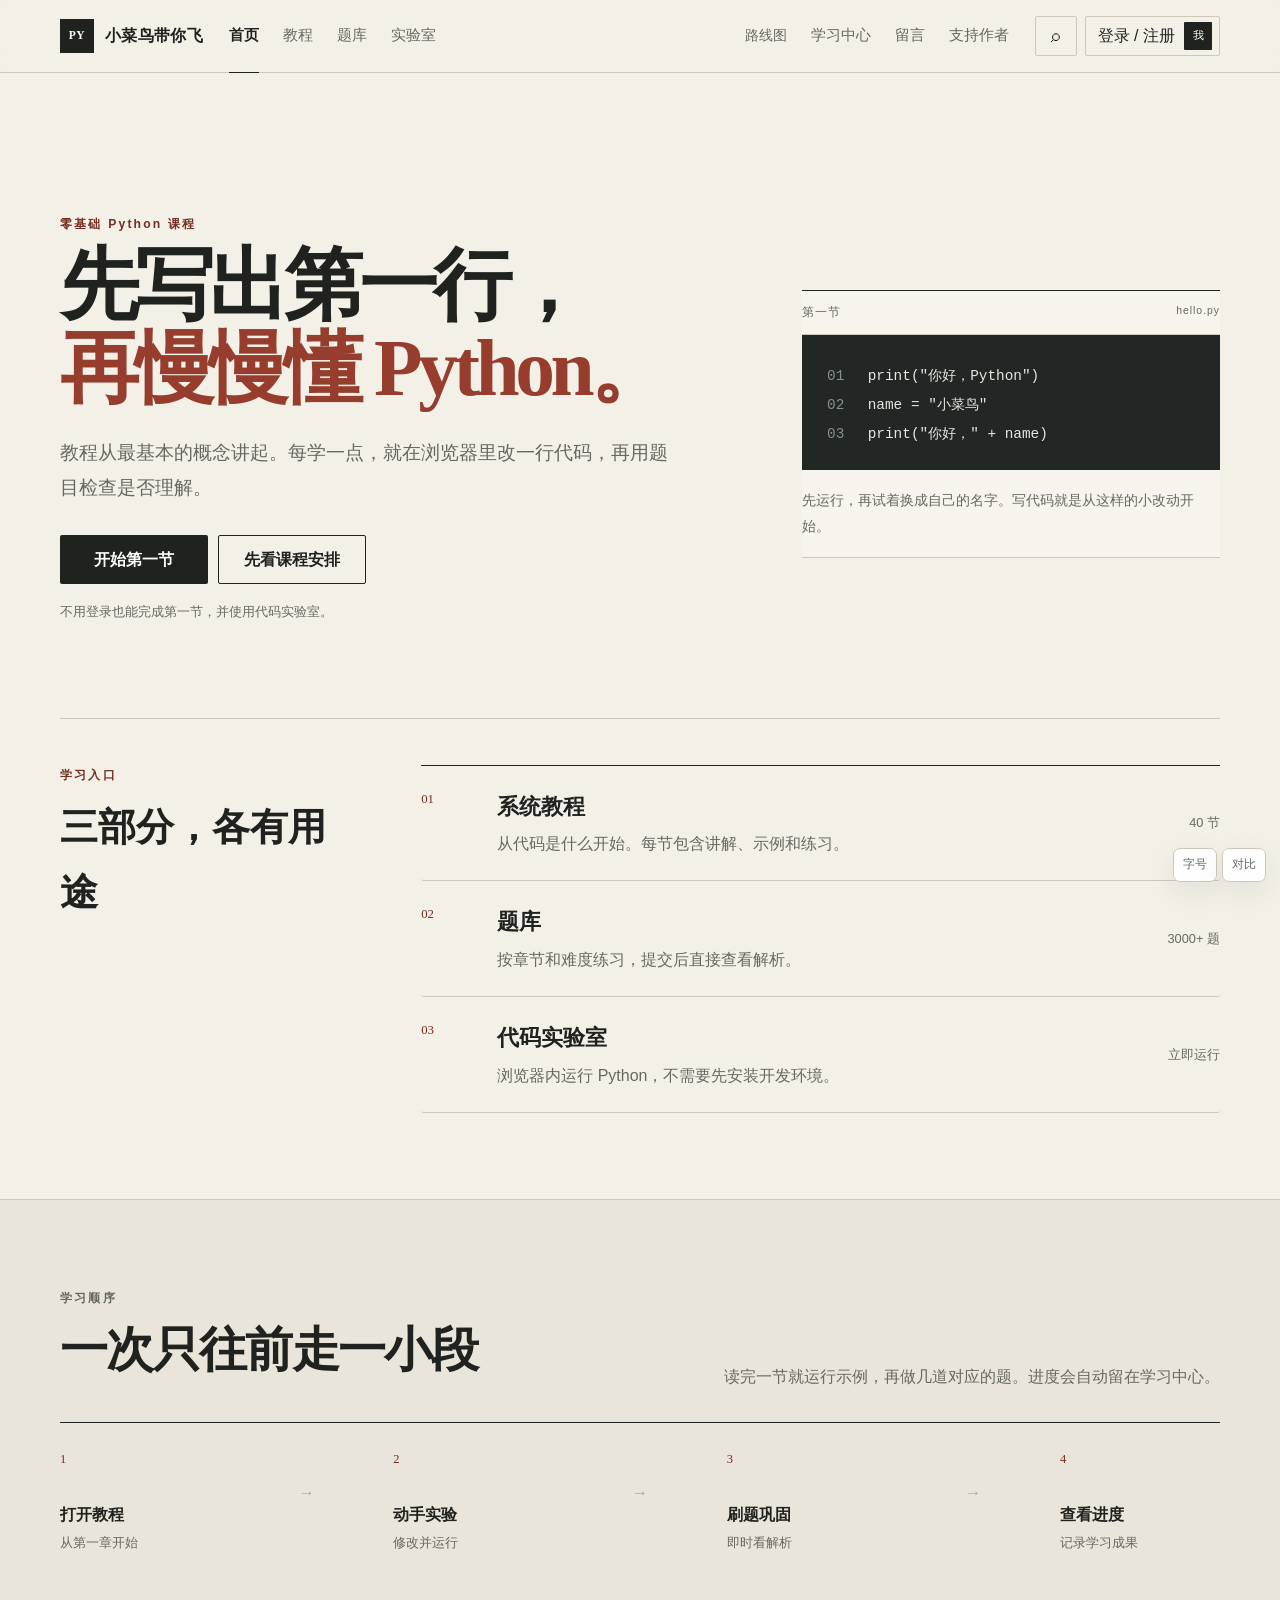
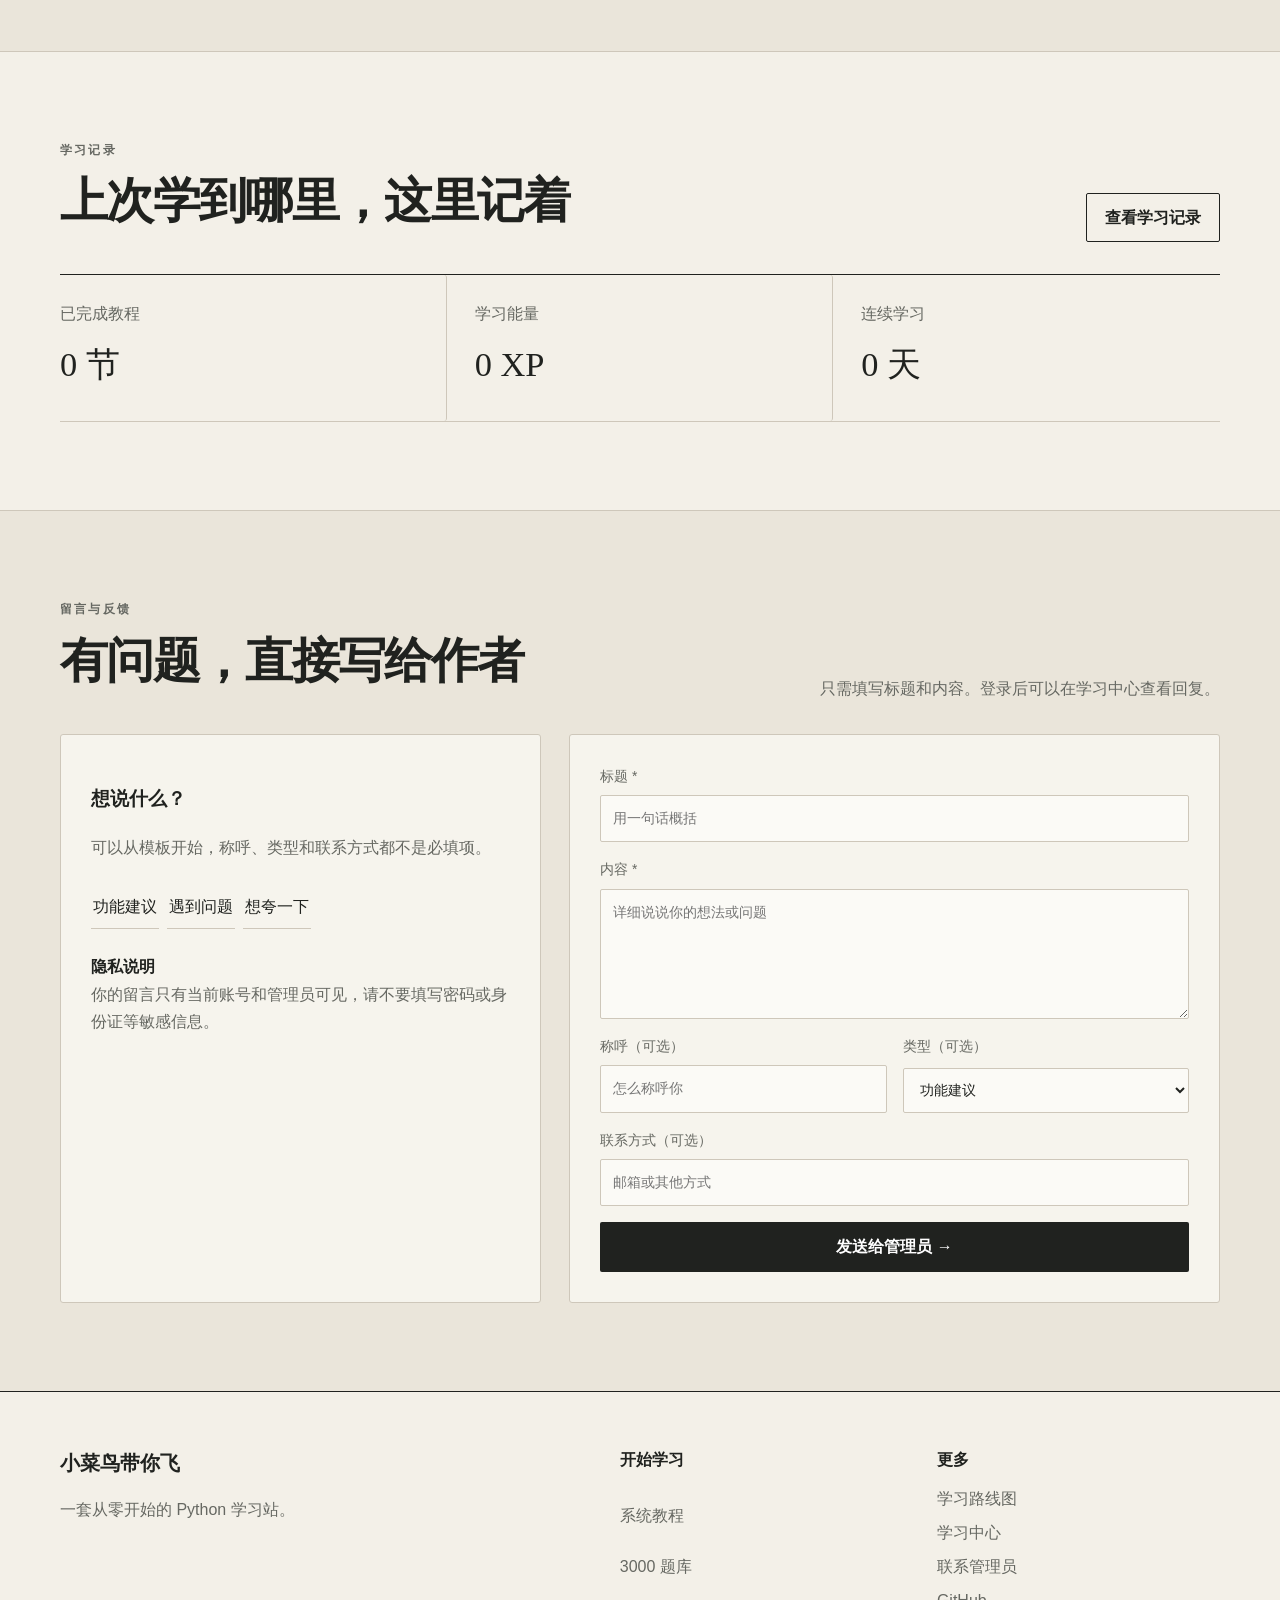
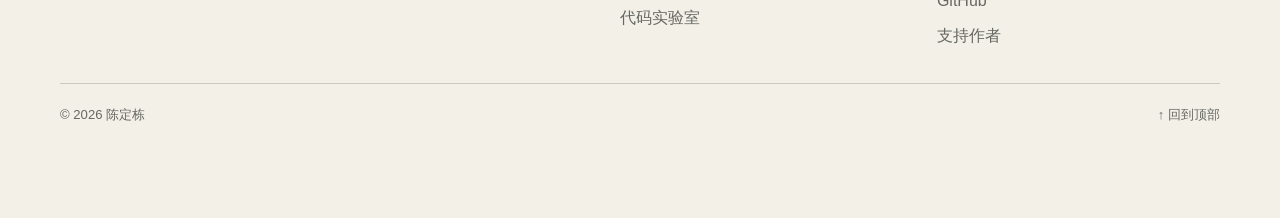
==== commit 60f4a162: "修复学习交互并加入公告与留言管理" ====
--- a/index.html
+++ b/index.html
@@ -3,7 +3,7 @@
 <head>
   <meta charset="utf-8">
   <meta name="viewport" content="width=device-width,initial-scale=1">
-  <meta name="theme-color" content="#fafbfd">
+  <meta name="theme-color" content="#f3f0e8">
   <meta name="description" content="小菜鸟带你飞是面向完全零基础学习者的 Python 学习平台，提供系统教程、3000+ 题库和在线代码实验室。">
   <meta property="og:title" content="小菜鸟带你飞｜零基础 Python 学习平台">
   <meta property="og:description" content="从第一行代码开始，用教程、实验和题库稳稳学会 Python。">
@@ -13,7 +13,7 @@
   <title>小菜鸟带你飞｜零基础 Python 学习平台</title>
   <link rel="icon" type="image/png" href="assets/site-icon.png">
   <link rel="apple-touch-icon" href="assets/site-icon.png">
-  <link rel="stylesheet" href="site.css?v=20260725">
+  <link rel="stylesheet" href="site.css?v=20260725-editorial">
 </head>
 <body data-page="home">
   <header class="site-header">
@@ -32,39 +32,50 @@
   </header>
 
   <main id="main">
+    <section class="announcement-shell shell" id="announcementShell" hidden aria-live="polite"><div><span>站点公告</span><p id="announcementText"></p><small id="announcementTime"></small></div><button type="button" id="dismissAnnouncement" aria-label="关闭公告">×</button></section>
     <section class="home-hero shell">
-      <p class="eyebrow">为完全零基础学习者设计</p>
-      <h1>学 Python，<em>可以简单，也可以很美。</em></h1>
-      <p class="value-line">零基础 · 3000+ 题 · 在线运行</p>
-      <div class="hero-actions"><a class="primary" id="startLearning" href="tutorial.html"><span>开始学习 →</span></a><a class="secondary" href="tutorial.html?trial=1">先试一节课</a></div>
-      <div class="hero-proof" aria-label="平台数据"><span><b>3000+</b><small>精选题目</small></span><span><b>40</b><small>教程小节</small></span><span><b>100%</b><small>零基础友好</small></span></div>
+      <div class="hero-copy">
+        <p class="eyebrow">零基础 Python 课程</p>
+        <h1>先写出第一行，<br><em>再慢慢懂 Python。</em></h1>
+        <p class="hero-lead">教程从最基本的概念讲起。每学一点，就在浏览器里改一行代码，再用题目检查是否理解。</p>
+        <div class="hero-actions"><a class="primary" id="startLearning" href="tutorial.html"><span>开始第一节</span></a><a class="secondary" href="roadmap.html">先看课程安排</a></div>
+        <p class="trial-note">不用登录也能完成第一节，并使用代码实验室。</p>
+      </div>
+      <aside class="hero-note" aria-label="第一节代码示例">
+        <div class="hero-note-head"><span>第一节</span><small>hello.py</small></div>
+        <pre><code><span>01</span> print("你好，Python")
+<span>02</span> name = "小菜鸟"
+<span>03</span> print("你好，" + name)</code></pre>
+        <p>先运行，再试着换成自己的名字。写代码就是从这样的小改动开始。</p>
+      </aside>
     </section>
 
-    <section class="feature-grid shell" aria-label="核心学习模块">
-      <a class="feature-card" href="tutorial.html"><span class="feature-icon" aria-hidden="true">▤</span><h2>系统教程</h2><p>从“代码是什么”开始，每节都有讲解、示例和练习。</p><em>从零开始 →</em></a>
-      <a class="feature-card" href="quiz.html"><span class="feature-icon" aria-hidden="true">◎</span><h2>3000 题库</h2><p>按章节、难度和模式训练，做完马上获得人话解析。</p><em>开始刷题 →</em></a>
-      <a class="feature-card" href="lab.html"><span class="feature-icon" aria-hidden="true">&lt;/&gt;</span><h2>代码实验室</h2><p>示例代码已经准备好，修改后在浏览器里立即运行。</p><em>动手实验 →</em></a>
+    <section class="learning-entry shell" aria-labelledby="entryTitle">
+      <header><p class="eyebrow">学习入口</p><h2 id="entryTitle">三部分，各有用途</h2></header>
+      <nav class="feature-grid" aria-label="核心学习模块">
+        <a class="feature-card" href="tutorial.html"><span class="feature-number">01</span><div><h3>系统教程</h3><p>从代码是什么开始。每节包含讲解、示例和练习。</p></div><em>40 节</em></a>
+        <a class="feature-card" href="quiz.html"><span class="feature-number">02</span><div><h3>题库</h3><p>按章节和难度练习，提交后直接查看解析。</p></div><em>3000+ 题</em></a>
+        <a class="feature-card" href="lab.html"><span class="feature-number">03</span><div><h3>代码实验室</h3><p>浏览器内运行 Python，不需要先安装开发环境。</p></div><em>立即运行</em></a>
+      </nav>
     </section>
-
-    <div class="proof-strip shell">已有学习者从这里迈出第一步。<b>不登录也能完成第一节课和使用实验室。</b></div>
 
     <section class="section-block alt">
       <div class="shell">
-        <div class="section-head"><div><p class="eyebrow">四步学习法</p><h2>每一次打开，都知道下一步做什么</h2></div><p>先理解，再动手；用题目找到薄弱点，最后在学习中心看到自己的成长。</p></div>
+        <div class="section-head"><div><p class="eyebrow">学习顺序</p><h2>一次只往前走一小段</h2></div><p>读完一节就运行示例，再做几道对应的题。进度会自动留在学习中心。</p></div>
         <div class="path-grid"><div class="path-step"><i>1</i><b>打开教程</b><small>从第一章开始</small></div><span class="path-arrow">→</span><div class="path-step"><i>2</i><b>动手实验</b><small>修改并运行</small></div><span class="path-arrow">→</span><div class="path-step"><i>3</i><b>刷题巩固</b><small>即时看解析</small></div><span class="path-arrow">→</span><div class="path-step"><i>4</i><b>查看进度</b><small>记录学习成果</small></div></div>
       </div>
     </section>
 
     <section class="section-block">
       <div class="shell">
-        <div class="section-head"><div><p class="eyebrow">你的学习状态</p><h2>小进步也值得被看见</h2></div><a class="secondary" href="learning.html">打开学习中心 →</a></div>
+        <div class="section-head"><div><p class="eyebrow">学习记录</p><h2>上次学到哪里，这里记着</h2></div><a class="secondary" href="learning.html">查看学习记录</a></div>
         <div class="home-data"><article class="card data-card"><span>已完成教程</span><b id="homeProgress">0 节</b></article><article class="card data-card"><span>学习能量</span><b id="homeXp">0 XP</b></article><article class="card data-card"><span>连续学习</span><b id="homeStreak">0 天</b></article></div>
       </div>
     </section>
 
     <section class="section-block alt" id="message">
       <div class="shell">
-        <div class="section-head"><div><p class="eyebrow">留言与反馈</p><h2>两项必填，轻松告诉我们</h2></div><p>提交后会保存到你的账户，管理员通常会在 24 小时内回复。</p></div>
+        <div class="section-head"><div><p class="eyebrow">留言与反馈</p><h2>有问题，直接写给作者</h2></div><p>只需填写标题和内容。登录后可以在学习中心查看回复。</p></div>
         <div class="message-layout">
           <article class="card message-intro"><h3>想说什么？</h3><p class="muted">可以从模板开始，称呼、类型和联系方式都不是必填项。</p><div class="template-buttons"><button type="button" data-message-template="功能建议">功能建议</button><button type="button" data-message-template="遇到问题">遇到问题</button><button type="button" data-message-template="想夸一下">想夸一下</button></div><p><b>隐私说明</b><br><span class="muted">你的留言只有当前账号和管理员可见，请不要填写密码或身份证等敏感信息。</span></p></article>
           <form class="card message-form form-grid" id="messageForm">
@@ -80,18 +91,19 @@
     </section>
   </main>
 
-  <footer class="site-footer"><div class="shell"><div class="footer-grid"><div><div class="footer-brand">小菜鸟带你飞</div><p>编写 · 运行 · 学习 · 进步</p></div><div class="footer-links"><b>开始学习</b><a href="tutorial.html">系统教程</a><a href="quiz.html">3000 题库</a><a href="lab.html">代码实验室</a></div><div class="footer-links"><b>更多</b><a href="roadmap.html">学习路线图</a><a href="learning.html">学习中心</a><a href="#message">联系管理员</a><a href="https://github.com/2002chen/2002chen.github.io" rel="noopener" target="_blank">GitHub</a></div></div><div class="footer-bottom"><span>© 2026 陈定栋</span><a href="#main">↑ 回到顶部</a></div></div></footer>
+  <footer class="site-footer"><div class="shell"><div class="footer-grid"><div><div class="footer-brand">小菜鸟带你飞</div><p>一套从零开始的 Python 学习站。</p></div><div class="footer-links"><b>开始学习</b><a href="tutorial.html">系统教程</a><a href="quiz.html">3000 题库</a><a href="lab.html">代码实验室</a></div><div class="footer-links"><b>更多</b><a href="roadmap.html">学习路线图</a><a href="learning.html">学习中心</a><a href="#message">联系管理员</a><a href="https://github.com/2002chen/2002chen.github.io" rel="noopener" target="_blank">GitHub</a></div></div><div class="footer-bottom"><span>© 2026 陈定栋</span><a href="#main">↑ 回到顶部</a></div></div></footer>
 
-  <div class="admin-panel" id="adminPanel" aria-hidden="true"><div class="admin-backdrop" data-close-admin></div><section class="admin-drawer"><div class="admin-head"><div><p class="eyebrow">管理员后台</p><h2>内容与留言管理</h2></div><button class="icon-button" data-close-admin type="button" aria-label="关闭管理员后台">×</button></div><div class="admin-tabs"><button class="active" data-admin-tab="questions" type="button">题库管理</button><button data-admin-tab="course" type="button">课程管理</button><button data-admin-tab="messages" type="button">用户留言</button></div>
+  <div class="admin-panel" id="adminPanel" aria-hidden="true"><div class="admin-backdrop" data-close-admin></div><section class="admin-drawer"><div class="admin-head"><div><p class="eyebrow">管理员后台</p><h2>内容与留言管理</h2></div><button class="icon-button" data-close-admin type="button" aria-label="关闭管理员后台">×</button></div><div class="admin-tabs"><button class="active" data-admin-tab="questions" type="button">题库管理</button><button data-admin-tab="course" type="button">课程管理</button><button data-admin-tab="messages" type="button">用户留言</button><button data-admin-tab="announcements" type="button">站点公告</button></div>
     <div class="admin-view active" id="adminQuestions"><form id="questionForm" class="question-form"><input type="hidden" id="questionId"><label><span>难度</span><select id="questionLevel"><option value="beginner">零基础</option><option value="basic">基础</option><option value="advanced">进阶</option></select></label><label><span>知识点</span><input id="questionTopic" required></label><label class="wide"><span>题目</span><textarea id="questionText" required></textarea></label><label class="wide"><span>选项（每行一个）</span><textarea id="questionOptions" required></textarea></label><label><span>正确答案序号</span><input id="questionCorrect" type="number" min="1" max="10" value="1" required></label><label><span>排序</span><input id="questionPosition" type="number" min="0" value="0"></label><label class="wide"><span>解析</span><textarea id="questionExplanation"></textarea></label><label><input id="questionActive" type="checkbox" checked> 立即上架</label><div class="admin-form-actions wide"><button class="secondary" type="button" id="questionCancel">清空</button><button class="primary" type="submit">保存题目</button></div></form><div class="admin-list" id="questionList"></div></div>
     <div class="admin-view" id="adminCourse"><form id="chapterForm" class="question-form"><input type="hidden" id="chapterId"><label class="wide"><span>章节名称</span><input id="chapterTitle" required></label><label><span>难度</span><select id="chapterLevel"><option value="beginner">零基础</option><option value="basic">基础</option><option value="advanced">进阶</option></select></label><label><span>排序</span><input id="chapterPosition" type="number" min="1" value="1" required></label><label><span>图标</span><input id="chapterIcon" value="▤"></label><label><span>预计分钟</span><input id="chapterMinutes" type="number" min="1" value="60"></label><label class="wide"><span>章节介绍</span><textarea id="chapterDescription" required></textarea></label><label><input id="chapterActive" type="checkbox" checked> 立即上架</label><div class="admin-form-actions wide"><button class="secondary" type="button" id="chapterCancel">清空</button><button class="primary" type="submit">保存章节</button></div></form><div class="admin-list" id="chapterAdminList"></div></div>
-    <div class="admin-view" id="adminMessages"><div class="mode-tabs"><select id="messageStatusFilter"><option value="">全部状态</option><option value="new">新留言</option><option value="processing">处理中</option><option value="resolved">已解决</option></select><button class="secondary" id="refreshMessages" type="button">刷新</button></div><div class="admin-list" id="messageList"></div></div>
+    <div class="admin-view" id="adminMessages"><div class="mode-tabs"><select id="messageStatusFilter"><option value="">全部状态</option><option value="new">未读</option><option value="processing">已读</option><option value="resolved">已回复</option></select><button class="secondary" id="refreshMessages" type="button">刷新</button></div><div class="admin-list" id="messageList"></div></div>
+    <div class="admin-view" id="adminAnnouncements"><form id="announcementForm" class="question-form"><input type="hidden" id="announcementId"><label class="wide"><span>公告标题</span><input id="announcementTitle" maxlength="80" required placeholder="例如：题库更新说明"></label><label class="wide"><span>公告内容</span><textarea id="announcementContent" maxlength="1000" required placeholder="写下用户需要知道的内容"></textarea></label><label><input id="announcementPublished" type="checkbox" checked> 立即发布</label><div class="admin-form-actions wide"><button class="secondary" id="announcementCancel" type="button">清空</button><button class="primary" type="submit">保存公告</button></div></form><div class="admin-list" id="announcementList"></div></div>
   </section></div>
 
   <script src="assets/supabase.min.js?v=2.110.8"></script>
   <script src="supabase-config.js?v=20260725"></script>
-  <script src="site.js?v=20260725"></script>
-  <script src="home.js?v=20260725"></script>
-  <script src="admin.js?v=20260725"></script>
+  <script src="site.js?v=20260725-editorial"></script>
+  <script src="home.js?v=20260725-editorial"></script>
+  <script src="admin.js?v=20260725-editorial"></script>
 </body>
 </html>
--- a/site.css
+++ b/site.css
@@ -1,22 +1,22 @@
 :root {
-  --bg: #fafbfd;
-  --surface: #ffffff;
-  --surface-alt: #f5f6f8;
-  --brand: #e8735a;
-  --brand-dark: #c85640;
-  --brand-soft: #fff0ec;
-  --blue: #397bbf;
-  --success: #388b61;
-  --warning: #a66d10;
-  --danger: #b84747;
-  --text: #2c3e50;
-  --muted: #667483;
-  --line: #e4e8ec;
-  --editor: #1e2233;
-  --shadow: 0 12px 36px rgba(44, 62, 80, .08);
-  --shadow-hover: 0 18px 44px rgba(44, 62, 80, .13);
-  --radius: 12px;
-  --shell: 1180px;
+  --bg: #f3f0e8;
+  --surface: #fbfaf6;
+  --surface-alt: #eae5da;
+  --brand: #963d2d;
+  --brand-dark: #762d22;
+  --brand-soft: #eee0d7;
+  --blue: #315d67;
+  --success: #3f7657;
+  --warning: #8b641c;
+  --danger: #a13f3a;
+  --text: #20221f;
+  --muted: #666862;
+  --line: #cec7ba;
+  --editor: #202724;
+  --shadow: 0 10px 30px rgba(34, 32, 27, .08);
+  --shadow-hover: 0 24px 70px rgba(34, 32, 27, .16);
+  --radius: 3px;
+  --shell: 1160px;
   --body-size: 16px;
 }
 
@@ -39,20 +39,12 @@
   margin: 0;
   color: var(--text);
   background: var(--bg);
-  font-family: "Noto Sans SC", "PingFang SC", "Microsoft YaHei", Inter, sans-serif;
+  font-family: "PingFang SC", "Microsoft YaHei", "Noto Sans SC", sans-serif;
   font-size: var(--body-size);
   line-height: 1.7;
   -webkit-font-smoothing: antialiased;
 }
-body::before {
-  content: "";
-  position: fixed;
-  inset: 0 0 auto;
-  height: 380px;
-  pointer-events: none;
-  z-index: -1;
-  background: radial-gradient(circle at 20% 0, rgba(232, 115, 90, .1), transparent 38%), radial-gradient(circle at 82% 5%, rgba(74, 144, 217, .08), transparent 32%);
-}
+h1, h2, .footer-brand { font-family: "Songti SC", SimSun, "Noto Serif SC", Georgia, serif; font-weight: 600; }
 body.modal-open { overflow: hidden; }
 a { color: inherit; text-decoration: none; }
 button, input, select, textarea { font: inherit; }
@@ -65,29 +57,32 @@
 :focus-visible { outline: 3px solid rgba(57, 123, 191, .45); outline-offset: 3px; }
 .shell { width: min(calc(100% - 40px), var(--shell)); margin-inline: auto; }
 .sr-only { position: absolute; width: 1px; height: 1px; padding: 0; margin: -1px; overflow: hidden; clip: rect(0, 0, 0, 0); white-space: nowrap; border: 0; }
-.skip-link { position: fixed; left: 18px; top: -60px; z-index: 200; background: var(--text); color: #fff; padding: 10px 16px; border-radius: 8px; }
+.skip-link { position: fixed; left: 18px; top: -60px; z-index: 200; background: var(--text); color: #fff; padding: 10px 16px; border-radius: 2px; }
 .skip-link:focus { top: 18px; }
-.eyebrow { margin: 0 0 8px; color: var(--brand-dark); font-size: .78rem; font-weight: 800; letter-spacing: .12em; text-transform: uppercase; }
+.eyebrow { margin: 0 0 10px; color: var(--brand-dark); font-size: .76rem; font-weight: 700; letter-spacing: .18em; }
 .muted { color: var(--muted); }
-.empty-state { padding: 28px; color: var(--muted); text-align: center; background: var(--surface-alt); border-radius: var(--radius); }
-
-.site-header { position: sticky; top: 0; z-index: 80; border-bottom: 1px solid rgba(228, 232, 236, .8); background: rgba(250, 251, 253, .88); backdrop-filter: blur(18px); }
+.empty-state { padding: 28px; color: var(--muted); text-align: center; border: 1px solid var(--line); background: transparent; border-radius: 0; }
+
+.site-header { position: sticky; top: 0; z-index: 80; border-bottom: 1px solid var(--line); background: rgba(243, 240, 232, .94); backdrop-filter: blur(14px); }
 .site-nav { min-height: 72px; display: flex; align-items: center; gap: 26px; }
-.site-brand { display: flex; align-items: center; gap: 10px; flex: 0 0 auto; font-weight: 850; letter-spacing: -.02em; }
-.site-brand img { width: 38px; height: 38px; border-radius: 10px; box-shadow: 0 7px 20px rgba(232, 115, 90, .2); }
+.site-brand { display: flex; align-items: center; gap: 11px; flex: 0 0 auto; font-weight: 750; letter-spacing: .02em; }
+.site-brand::before { content: "PY"; display: grid; place-items: center; width: 34px; height: 34px; color: var(--surface); background: var(--text); font-family: Georgia, serif; font-size: .72rem; letter-spacing: .06em; }
+.site-brand img { display: none; }
 .site-links { display: flex; align-items: center; gap: 24px; flex: 1; }
 .site-links a { position: relative; color: var(--muted); font-size: .93rem; white-space: nowrap; }
 .site-links a.secondary-link { margin-left: auto; font-size: .86rem; }
 .site-links a:hover, .site-links a.active { color: var(--text); }
 .site-links a.active { font-weight: 750; }
-.site-links a.active::after { content: ""; position: absolute; left: 0; right: 0; bottom: -23px; height: 2px; background: var(--brand); }
+.site-links a.active::after { content: ""; position: absolute; left: 0; right: 0; bottom: -24px; height: 1px; background: var(--text); }
 .nav-actions { display: flex; align-items: center; gap: 8px; flex: 0 0 auto; }
-.icon-button, .account-button, .menu-toggle { min-height: 42px; border: 1px solid var(--line); background: var(--surface); border-radius: 9px; }
+.icon-button, .account-button, .menu-toggle { min-height: 40px; border: 1px solid var(--line); background: transparent; border-radius: 2px; }
 .icon-button { width: 42px; font-size: 1.1rem; }
 .account-button { display: flex; align-items: center; gap: 9px; padding: 5px 7px 5px 12px; }
-.account-button i { display: grid; place-items: center; width: 30px; height: 30px; font-style: normal; font-size: .72rem; border-radius: 8px; color: #fff; background: var(--brand); }
+.account-button i { display: grid; place-items: center; width: 28px; height: 28px; font-style: normal; font-size: .7rem; border-radius: 1px; color: #fff; background: var(--text); }
+.account-button i { overflow: hidden; }
+.account-button i img { width: 100%; height: 100%; object-fit: cover; }
 .account-wrap { position: relative; }
-.account-menu { display: none; position: absolute; right: 0; top: calc(100% + 10px); width: 230px; padding: 10px; border: 1px solid var(--line); border-radius: 12px; background: var(--surface); box-shadow: var(--shadow-hover); }
+.account-menu { display: none; position: absolute; right: 0; top: calc(100% + 10px); width: 230px; padding: 10px; border: 1px solid var(--line); border-radius: 2px; background: var(--surface); box-shadow: var(--shadow); }
 .account-menu.open { display: grid; }
 .account-menu b { padding: 8px 10px 12px; overflow: hidden; color: var(--muted); font-size: .78rem; text-overflow: ellipsis; }
 .account-menu a, .account-menu button { border: 0; border-radius: 8px; padding: 10px; text-align: left; background: transparent; }
@@ -95,77 +90,92 @@
 .menu-toggle { display: none; width: 42px; padding: 10px; }
 .menu-toggle span { display: block; height: 2px; margin: 4px 0; border-radius: 2px; background: var(--text); }
 
-.primary, .secondary, .ghost, .danger, .text-button { display: inline-flex; align-items: center; justify-content: center; gap: 8px; min-height: 44px; border-radius: 8px; padding: 10px 18px; font-weight: 750; border: 1px solid transparent; }
-.primary { color: #fff; background: var(--brand); box-shadow: 0 8px 22px rgba(232, 115, 90, .22); }
-.primary:hover { background: var(--brand-dark); transform: translateY(-1px); }
-.secondary { color: var(--text); border-color: var(--line); background: var(--surface); }
+.primary, .secondary, .ghost, .danger, .text-button { display: inline-flex; align-items: center; justify-content: center; gap: 8px; min-height: 44px; border-radius: 2px; padding: 10px 18px; font-weight: 700; border: 1px solid transparent; }
+.primary { color: #fff; background: var(--text); }
+.primary:hover { background: var(--brand-dark); }
+.secondary { color: var(--text); border-color: var(--text); background: transparent; }
 .secondary:hover, .ghost:hover { border-color: var(--brand); color: var(--brand-dark); }
 .ghost { border-color: var(--line); background: transparent; }
 .danger { color: var(--danger); border-color: rgba(184, 71, 71, .25); background: #fff7f7; }
 .text-button { min-height: auto; padding: 8px; color: var(--blue); border: 0; background: none; }
 .wide { width: 100%; }
-.pill { display: inline-flex; align-items: center; gap: 6px; border: 1px solid var(--line); border-radius: 999px; padding: 5px 10px; color: var(--muted); background: var(--surface); font-size: .78rem; }
-
-.home-hero { padding: 104px 0 68px; text-align: center; }
-.home-hero h1 { max-width: 900px; margin: 0 auto 18px; font-size: clamp(2.6rem, 6vw, 5.4rem); line-height: 1.08; letter-spacing: -.06em; }
+.pill { display: inline-flex; align-items: center; gap: 6px; border-bottom: 1px solid var(--line); padding: 3px 0; color: var(--muted); background: transparent; font-size: .78rem; }
+
+.announcement-shell { display: flex; align-items: center; justify-content: space-between; gap: 22px; padding: 14px 0; border-bottom: 1px solid var(--line); }
+.announcement-shell > div { display: grid; grid-template-columns: auto 1fr auto; align-items: center; gap: 18px; min-width: 0; }
+.announcement-shell > div > span { color: var(--brand-dark); font-size: .72rem; letter-spacing: .12em; white-space: nowrap; }
+.announcement-shell p { display: flex; gap: 12px; min-width: 0; margin: 0; }
+.announcement-shell p span { color: var(--muted); overflow: hidden; text-overflow: ellipsis; white-space: nowrap; }
+.announcement-shell small { color: var(--muted); white-space: nowrap; }
+.announcement-shell > button { flex: 0 0 auto; border: 0; background: transparent; font-size: 1.1rem; }
+
+.home-hero { display: grid; grid-template-columns: minmax(0, 1.2fr) minmax(320px, .8fr); align-items: end; gap: clamp(48px, 9vw, 120px); padding: clamp(82px, 11vw, 142px) 0 84px; }
+body[data-page="404"] .home-hero { grid-template-columns: minmax(0, 760px); min-height: calc(100vh - 72px); align-content: center; }
+.home-hero .hero-copy { padding-bottom: 10px; }
+.home-hero h1 { max-width: 780px; margin: 0 0 25px; font-size: clamp(3rem, 6.2vw, 6rem); line-height: 1.04; letter-spacing: -.055em; }
 .home-hero h1 em { color: var(--brand); font-style: normal; }
-.home-hero .value-line { margin: 0 0 30px; color: var(--muted); font-size: clamp(1rem, 2vw, 1.25rem); letter-spacing: .12em; }
-.hero-actions { display: flex; justify-content: center; gap: 12px; }
+.hero-lead { max-width: 610px; margin: 0 0 30px; color: var(--muted); font-size: clamp(1rem, 1.8vw, 1.16rem); line-height: 1.9; }
+.hero-actions { display: flex; justify-content: flex-start; gap: 10px; }
 .hero-actions a { min-width: 148px; }
-.hero-proof { display: flex; justify-content: center; gap: 28px; margin-top: 40px; }
-.hero-proof span { display: grid; }
-.hero-proof b { font-size: 1.35rem; }
-.hero-proof small { color: var(--muted); }
-.feature-grid { display: grid; grid-template-columns: repeat(3, 1fr); gap: 18px; padding: 0 0 72px; }
-.feature-card, .card { border: 1px solid var(--line); border-radius: var(--radius); background: var(--surface); box-shadow: 0 2px 16px rgba(44, 62, 80, .05); }
-.feature-card { display: grid; min-height: 230px; padding: 28px; }
-.feature-card:hover { transform: translateY(-3px) scale(1.01); box-shadow: var(--shadow-hover); }
-.feature-card .feature-icon { display: grid; place-items: center; width: 54px; height: 54px; border-radius: 14px; background: var(--brand-soft); font-size: 1.6rem; }
-.feature-card h2 { margin: 22px 0 4px; font-size: 1.3rem; }
+.trial-note { margin: 17px 0 0; color: var(--muted); font-size: .82rem; }
+.hero-note { align-self: center; border-top: 1px solid var(--text); border-bottom: 1px solid var(--line); background: rgba(251,250,246,.35); }
+.hero-note-head { display: flex; justify-content: space-between; padding: 11px 0; color: var(--muted); border-bottom: 1px solid var(--line); font-size: .78rem; letter-spacing: .08em; }
+.hero-note pre { margin: 0; padding: 27px 0 22px; overflow: auto; color: #e7e6df; background: var(--editor); font-size: .9rem; line-height: 2; }
+.hero-note code { display: block; padding: 0 25px; }
+.hero-note code span { display: inline-block; width: 32px; color: #879089; user-select: none; }
+.hero-note p { margin: 0; padding: 18px 0; color: var(--muted); font-size: .87rem; line-height: 1.8; }
+.learning-entry { display: grid; grid-template-columns: minmax(190px, .34fr) minmax(0, 1fr); gap: clamp(35px, 7vw, 90px); padding: 46px 0 86px; border-top: 1px solid var(--line); }
+.learning-entry h2 { margin: 0; font-size: clamp(1.7rem, 3vw, 2.4rem); }
+.feature-grid { border-top: 1px solid var(--text); }
+.feature-card, .card { border: 1px solid var(--line); border-radius: var(--radius); background: rgba(251, 250, 246, .72); box-shadow: none; }
+.feature-card { display: grid; grid-template-columns: 54px minmax(0, 1fr) auto; align-items: center; gap: 22px; padding: 23px 0; border: 0; border-bottom: 1px solid var(--line); background: transparent; }
+.feature-card:hover { padding-left: 9px; color: var(--brand-dark); }
+.feature-number { align-self: start; color: var(--brand-dark); font-family: Georgia, serif; font-size: .8rem; }
+.feature-card h3 { margin: 0 0 5px; color: var(--text); font-family: "Songti SC", SimSun, serif; font-size: 1.35rem; font-weight: 600; }
 .feature-card p { margin: 0; color: var(--muted); }
-.feature-card em { align-self: end; color: var(--brand-dark); font-style: normal; font-weight: 750; }
-.proof-strip { margin-bottom: 72px; padding: 24px; text-align: center; border: 1px solid var(--line); border-radius: var(--radius); background: var(--surface-alt); }
-.proof-strip b { color: var(--brand-dark); }
-.section-block { padding: 76px 0; }
+.feature-card em { color: var(--muted); font-style: normal; font-size: .8rem; white-space: nowrap; }
+.section-block { padding: 88px 0; border-top: 1px solid var(--line); }
 .section-block.alt { background: var(--surface-alt); }
 .section-head { display: flex; align-items: end; justify-content: space-between; gap: 30px; margin-bottom: 32px; }
-.section-head h2 { margin: 0; font-size: clamp(1.8rem, 4vw, 2.7rem); letter-spacing: -.04em; }
+.section-head h2 { margin: 0; font-size: clamp(1.9rem, 4vw, 3rem); letter-spacing: -.035em; }
 .section-head p { max-width: 530px; margin: 0; color: var(--muted); }
-.path-grid { display: grid; grid-template-columns: repeat(7, auto); align-items: center; justify-content: space-between; gap: 10px; }
-.path-step { min-width: 160px; padding: 20px; text-align: center; border: 1px solid var(--line); border-radius: var(--radius); background: var(--surface); }
-.path-step i { display: grid; place-items: center; width: 38px; height: 38px; margin: 0 auto 12px; color: #fff; background: var(--brand); border-radius: 50%; font-style: normal; font-weight: 800; }
+.path-grid { display: grid; grid-template-columns: repeat(7, auto); align-items: center; justify-content: space-between; gap: 10px; border-top: 1px solid var(--text); }
+.path-step { min-width: 160px; padding: 26px 0 8px; text-align: left; border: 0; background: transparent; }
+.path-step i { display: block; width: auto; height: auto; margin: 0 0 30px; color: var(--brand-dark); background: transparent; border-radius: 0; font-family: Georgia, serif; font-style: normal; font-size: .78rem; font-weight: 400; }
 .path-step b, .path-step small { display: block; }
 .path-step small { margin-top: 4px; color: var(--muted); }
-.path-arrow { color: var(--muted); }
-.home-data { display: grid; grid-template-columns: repeat(3, 1fr); gap: 18px; }
-.data-card { padding: 24px; }
+.path-arrow { color: var(--muted); opacity: .5; }
+.home-data { display: grid; grid-template-columns: repeat(3, 1fr); border-top: 1px solid var(--text); border-bottom: 1px solid var(--line); }
+.data-card { padding: 25px 24px 28px 0; border: 0; border-right: 1px solid var(--line); background: transparent; }
+.data-card + .data-card { padding-left: 28px; }
+.data-card:last-child { border-right: 0; }
 .data-card span { color: var(--muted); }
-.data-card b { display: block; margin-top: 8px; font-size: 2rem; }
+.data-card b { display: block; margin-top: 8px; font-family: Georgia, serif; font-size: 2.15rem; font-weight: 400; }
 .message-layout { display: grid; grid-template-columns: .85fr 1.15fr; gap: 28px; }
-.message-intro, .message-form { padding: 28px; }
+.message-intro, .message-form { padding: 30px; }
 .template-buttons { display: flex; flex-wrap: wrap; gap: 8px; margin: 24px 0; }
-.template-buttons button { border: 1px solid var(--line); border-radius: 999px; padding: 8px 12px; background: var(--surface); }
+.template-buttons button { border: 0; border-bottom: 1px solid var(--line); border-radius: 0; padding: 8px 2px; background: transparent; }
 .form-grid { display: grid; grid-template-columns: 1fr 1fr; gap: 16px; }
 .form-grid label, .auth-dialog label, .filter-field { display: grid; gap: 7px; color: var(--muted); font-size: .86rem; }
 .form-grid .full { grid-column: 1 / -1; }
-input, select, textarea { width: 100%; color: var(--text); border: 1px solid var(--line); border-radius: 8px; padding: 11px 12px; background: var(--surface); }
+input, select, textarea { width: 100%; color: var(--text); border: 1px solid var(--line); border-radius: 2px; padding: 11px 12px; background: var(--surface); }
 textarea { min-height: 130px; resize: vertical; }
 input:focus, select:focus, textarea:focus { border-color: var(--blue); box-shadow: 0 0 0 3px rgba(57, 123, 191, .12); outline: 0; }
 
-.page-hero { padding: 62px 0 38px; }
+.page-hero { padding: 68px 0 44px; border-bottom: 1px solid var(--line); }
 .breadcrumbs { display: flex; flex-wrap: wrap; gap: 7px; margin-bottom: 22px; color: var(--muted); font-size: .84rem; }
 .breadcrumbs a:hover { color: var(--brand-dark); }
-.page-hero h1 { max-width: 850px; margin: 0 0 16px; font-size: clamp(2.3rem, 5vw, 4.3rem); line-height: 1.14; letter-spacing: -.05em; }
+.page-hero h1 { max-width: 850px; margin: 0 0 16px; font-size: clamp(2.5rem, 5vw, 4.6rem); line-height: 1.1; letter-spacing: -.045em; }
 .page-hero h1 em { color: var(--brand); font-style: normal; }
 .page-hero > p, .page-hero .hero-copy p { max-width: 700px; color: var(--muted); }
 .page-hero-grid { display: grid; grid-template-columns: 1fr 320px; align-items: center; gap: 48px; }
-.progress-card { padding: 24px; }
+.progress-card { padding: 24px; border-width: 1px 0; background: transparent; }
 .progress-card b { display: block; margin: 8px 0 14px; font-size: 1.8rem; }
-.progress-track { height: 8px; overflow: hidden; border-radius: 99px; background: var(--line); }
+.progress-track { height: 5px; overflow: hidden; border-radius: 0; background: var(--line); }
 .progress-track i { display: block; width: 0; height: 100%; background: var(--brand); transition: width .4s ease; }
 
 .tutorial-layout { display: grid; grid-template-columns: 290px minmax(0, 1fr); align-items: start; gap: 24px; padding-bottom: 80px; }
-.catalog { position: sticky; top: 92px; max-height: calc(100vh - 112px); overflow: auto; padding: 16px; }
+.catalog { position: sticky; top: 92px; max-height: calc(100vh - 112px); overflow: auto; padding: 16px; background: transparent; }
 .catalog-head { display: flex; align-items: center; justify-content: space-between; padding: 6px 6px 14px; }
 .chapter { border-top: 1px solid var(--line); }
 .chapter > button { display: grid; grid-template-columns: 34px 1fr auto; align-items: center; gap: 10px; width: 100%; padding: 15px 6px; border: 0; text-align: left; background: none; }
@@ -178,7 +188,7 @@
 .lesson-list button::before { content: ""; position: absolute; left: 6px; top: 16px; width: 7px; height: 7px; border: 1px solid var(--muted); border-radius: 50%; }
 .lesson-list button.active { color: var(--brand-dark); background: var(--brand-soft); }
 .lesson-list button.done::before { border-color: var(--success); background: var(--success); }
-.reader { min-height: 680px; padding: clamp(24px, 5vw, 54px); }
+.reader { min-height: 680px; padding: clamp(24px, 5vw, 54px); background: var(--surface); }
 .reader-empty { display: grid; min-height: 440px; place-items: center; text-align: center; color: var(--muted); }
 .reader-content[hidden] { display: none; }
 .reader-meta { display: flex; align-items: start; justify-content: space-between; gap: 16px; margin-bottom: 28px; }
@@ -187,10 +197,15 @@
 .reader-body h3 { margin: 36px 0 10px; font-size: 1.35rem; }
 .reader-body code { padding: 2px 5px; color: #a23f30; border-radius: 4px; background: var(--brand-soft); }
 .reader-body .note, .reader-body .checkpoint, .reader-body .zero-card { margin: 22px 0; padding: 18px; border-left: 4px solid var(--brand); border-radius: 8px; background: var(--brand-soft); }
-.code-sample { margin: 28px 0; overflow: hidden; border-radius: var(--radius); background: var(--editor); color: #dbe5f4; }
-.code-sample header { display: flex; justify-content: space-between; padding: 10px 14px; background: rgba(255, 255, 255, .06); }
+.code-sample { margin: 28px 0; overflow: hidden; border-radius: 0; background: var(--editor); color: #dbe5f4; }
+.code-sample header { display: flex; justify-content: space-between; align-items: center; gap: 12px; padding: 10px 14px; background: rgba(255, 255, 255, .06); }
+.code-sample header > div { display: flex; gap: 8px; }
 .code-sample button { border: 0; color: #fff; background: none; }
+.code-sample .code-run-button { padding: 5px 12px; color: var(--editor); background: #e8e4d8; }
 .code-sample pre { margin: 0; padding: 20px; overflow: auto; }
+.tutorial-output { border-top: 1px solid rgba(255, 255, 255, .14); background: #151a18; }
+.tutorial-output > div { display: flex; align-items: center; justify-content: space-between; padding: 9px 14px; color: #9ca69f; font-size: .78rem; }
+.tutorial-output pre { min-height: 56px; padding-top: 8px; color: #e8e7df; white-space: pre-wrap; }
 .study-checks { display: grid; grid-template-columns: repeat(3, 1fr); gap: 10px; margin: 30px 0; }
 .study-checks button { padding: 12px; border: 1px solid var(--line); border-radius: 8px; background: var(--surface-alt); }
 .study-checks button.done { color: var(--success); border-color: rgba(56, 139, 97, .4); background: #effaf4; }
@@ -200,16 +215,16 @@
 .trial-callout.show { display: block; }
 .recommendation { margin-top: 30px; padding: 20px; border-radius: var(--radius); background: var(--surface-alt); }
 
-.quiz-toolbar { position: sticky; top: 72px; z-index: 30; display: grid; grid-template-columns: repeat(3, minmax(120px, .7fr)) minmax(220px, 1.5fr); gap: 10px; padding: 14px; margin-bottom: 18px; }
+.quiz-toolbar { position: sticky; top: 72px; z-index: 30; display: grid; grid-template-columns: repeat(3, minmax(120px, .7fr)) minmax(220px, 1.5fr); gap: 10px; padding: 14px; margin-bottom: 18px; background: var(--surface); }
 .mode-tabs { display: flex; gap: 8px; margin-bottom: 18px; }
-.mode-tabs button { min-height: 44px; border: 1px solid var(--line); border-radius: 8px; padding: 8px 14px; background: var(--surface); }
-.mode-tabs button.active { color: #fff; border-color: var(--brand); background: var(--brand); }
+.mode-tabs button { min-height: 44px; border: 0; border-bottom: 1px solid var(--line); border-radius: 0; padding: 8px 14px; background: transparent; }
+.mode-tabs button.active { color: var(--brand-dark); border-color: var(--brand); background: transparent; }
 .quiz-layout { display: grid; grid-template-columns: minmax(0, 1fr) 270px; align-items: start; gap: 24px; padding-bottom: 96px; }
 .quiz-card { padding: clamp(22px, 4vw, 42px); }
 .quiz-head { display: flex; align-items: center; justify-content: space-between; color: var(--muted); }
 .quiz-card h2 { margin: 28px 0; font-size: clamp(1.4rem, 3vw, 2rem); line-height: 1.45; }
 .question-options { display: grid; gap: 12px; }
-.question-options button { display: grid; grid-template-columns: 38px 1fr auto; align-items: center; gap: 12px; min-height: 54px; padding: 11px 14px; border: 1px solid var(--line); border-radius: 10px; text-align: left; background: var(--surface); }
+.question-options button { display: grid; grid-template-columns: 38px 1fr auto; align-items: center; gap: 12px; min-height: 54px; padding: 11px 14px; border: 1px solid var(--line); border-radius: 2px; text-align: left; background: var(--surface); }
 .question-options button i { display: grid; place-items: center; width: 32px; height: 32px; border-radius: 8px; background: var(--surface-alt); font-style: normal; }
 .question-options button:hover, .question-options button.selected { border-color: var(--blue); background: #f3f8fd; }
 .question-options button.selected::after { content: "✓"; color: var(--blue); font-weight: 850; }
@@ -238,7 +253,7 @@
 #discussionList article p { margin: 3px 0; }
 #discussionList article small { color: var(--muted); }
 
-.lab-layout { display: grid; grid-template-columns: minmax(0, 1.35fr) minmax(300px, .65fr); overflow: hidden; margin-bottom: 90px; }
+.lab-layout { display: grid; grid-template-columns: minmax(0, 1.35fr) minmax(300px, .65fr); overflow: hidden; margin-top: 34px; margin-bottom: 90px; }
 .lab-editor { min-width: 0; color: #dfe7f4; background: var(--editor); }
 .lab-toolbar, .output-head { display: flex; align-items: center; justify-content: space-between; gap: 10px; padding: 12px 16px; border-bottom: 1px solid rgba(255, 255, 255, .1); }
 .lab-toolbar div { display: flex; gap: 6px; }
@@ -251,14 +266,16 @@
 .code-tools button { min-width: 40px; padding: 7px; color: #dfe7f4; border: 1px solid rgba(255, 255, 255, .14); border-radius: 6px; background: rgba(255, 255, 255, .05); }
 .lab-side { display: grid; grid-template-rows: auto minmax(180px, 1fr) auto; background: var(--surface); }
 .output-head { border-bottom-color: var(--line); }
+.output-head > div { display: flex; align-items: center; gap: 7px; }
+.output-head .primary { min-height: 36px; padding: 6px 12px; }
 .lab-output { min-height: 240px; max-height: 420px; margin: 0; padding: 18px; overflow: auto; color: var(--text); white-space: pre-wrap; }
 .run-panel { padding: 16px; border-top: 1px solid var(--line); }
 .run-panel .primary { width: 100%; }
 .snippets { display: grid; grid-template-columns: 1fr 1fr; gap: 8px; margin-top: 14px; }
 .snippets button { padding: 10px; border: 1px solid var(--line); border-radius: 7px; text-align: left; background: var(--surface-alt); }
 .project-templates { display: grid; grid-template-columns: repeat(4, 1fr); gap: 14px; margin: 26px 0 80px; }
-.project-templates button { min-height: 110px; padding: 18px; border: 1px solid var(--line); border-radius: var(--radius); text-align: left; background: var(--surface); }
-.project-templates button:hover { transform: translateY(-2px); box-shadow: var(--shadow); }
+.project-templates button { min-height: 110px; padding: 18px; border: 1px solid var(--line); border-radius: 2px; text-align: left; background: transparent; }
+.project-templates button:hover { color: var(--brand-dark); border-color: var(--brand); }
 .lab-onboarding { display: none; position: fixed; inset: 0; z-index: 150; place-items: center; padding: 20px; background: rgba(30, 34, 51, .58); }
 .lab-onboarding.open { display: grid; }
 .onboarding-card { width: min(100%, 520px); padding: 30px; border-radius: 16px; background: var(--surface); box-shadow: var(--shadow-hover); animation: pop .25s cubic-bezier(.34, 1.56, .64, 1); }
@@ -268,13 +285,15 @@
 .onboard-tasks div.done { color: var(--success); }
 @keyframes pop { from { opacity: 0; transform: scale(.94); } }
 
-.learning-overview { display: grid; grid-template-columns: repeat(4, 1fr); gap: 16px; }
+.learning-overview { display: grid; grid-template-columns: repeat(4, 1fr); margin-top: 34px; border-top: 1px solid var(--text); border-bottom: 1px solid var(--line); }
 .metric-card { padding: 22px; }
-.metric-card i { font-style: normal; font-size: 1.4rem; }
+.metric-card { border-width: 0 1px 0 0; background: transparent; }
+.metric-card:last-child { border-right: 0; }
+.metric-card i { display: none; }
 .metric-card span, .metric-card b { display: block; }
 .metric-card span { margin-top: 12px; color: var(--muted); }
 .metric-card b { margin: 2px 0 8px; font-size: 1.8rem; }
-.dashboard-grid { display: grid; grid-template-columns: 1.2fr .8fr; gap: 18px; margin: 18px 0 80px; }
+.dashboard-grid { display: grid; grid-template-columns: 1.2fr .8fr; gap: 14px; margin: 28px 0 80px; }
 .dashboard-card { padding: 24px; }
 .dashboard-card h2 { margin-top: 0; font-size: 1.3rem; }
 .heatmap { display: grid; grid-template-columns: repeat(14, 1fr); gap: 6px; }
@@ -292,17 +311,19 @@
 .message-history { display: grid; gap: 10px; }
 .message-history article { padding: 14px; border: 1px solid var(--line); border-radius: 8px; }
 
-.roadmap { position: relative; display: grid; grid-template-columns: repeat(5, 1fr); gap: 18px; padding-bottom: 90px; }
-.roadmap::before { content: ""; position: absolute; top: 44px; left: 10%; right: 10%; height: 2px; background: var(--line); z-index: -1; }
-.stage { padding: 20px; text-align: center; }
-.stage i { display: grid; place-items: center; width: 48px; height: 48px; margin: 0 auto 16px; color: #fff; border-radius: 50%; background: var(--muted); font-style: normal; }
-.stage.current { border-color: var(--brand); }
+.roadmap { position: relative; display: grid; grid-template-columns: 1fr; gap: 0; padding-top: 34px; padding-bottom: 90px; }
+.roadmap::before { content: ""; position: absolute; top: 34px; bottom: 90px; left: 30px; width: 1px; background: var(--line); }
+.stage { display: grid; grid-template-columns: 62px minmax(180px, .45fr) 1fr auto; align-items: center; gap: 18px; min-height: 108px; padding: 20px 0; text-align: left; border-width: 0 0 1px; background: transparent; }
+.stage i { z-index: 1; display: grid; place-items: center; width: 34px; height: 34px; margin: 0 0 0 13px; color: var(--surface); border-radius: 50%; background: var(--muted); font-family: Georgia, serif; font-style: normal; }
+.stage h2, .stage p { margin: 0; }
+.stage br { display: none; }
+.stage.current { border-color: var(--line); }
 .stage.current i, .stage.done i { background: var(--brand); }
-.stage.locked { opacity: .55; }
-
-.site-footer { padding: 48px 0 92px; color: var(--muted); border-top: 1px solid var(--line); background: var(--surface); }
+.stage.locked { opacity: .62; }
+
+.site-footer { padding: 54px 0 92px; color: var(--muted); border-top: 1px solid var(--text); background: var(--bg); }
 .footer-grid { display: grid; grid-template-columns: 1.3fr .7fr .7fr; gap: 34px; }
-.footer-brand { color: var(--text); font-size: 1.15rem; font-weight: 800; }
+.footer-brand { color: var(--text); font-size: 1.25rem; font-weight: 600; }
 .footer-links { display: grid; gap: 7px; }
 .footer-links b { margin-bottom: 5px; color: var(--text); }
 .footer-bottom { display: flex; justify-content: space-between; gap: 20px; margin-top: 34px; padding-top: 20px; border-top: 1px solid var(--line); font-size: .82rem; }
@@ -316,13 +337,13 @@
 .access-tools { position: fixed; z-index: 70; right: 14px; bottom: 18px; display: flex; gap: 5px; }
 .access-tools button { padding: 6px 9px; border: 1px solid var(--line); border-radius: 7px; color: var(--muted); background: rgba(255,255,255,.92); box-shadow: var(--shadow); font-size: .72rem; }
 .mobile-tabs { display: none; }
-.search-dialog, .auth-dialog, .admin-panel { display: none; position: fixed; inset: 0; z-index: 170; place-items: start center; padding: 10vh 20px 20px; }
-.search-dialog.open, .auth-dialog.open, .admin-panel.open { display: grid; }
-.search-backdrop, .auth-backdrop, .admin-backdrop { position: absolute; inset: 0; background: rgba(30, 34, 51, .55); backdrop-filter: blur(5px); }
-.search-dialog > section, .auth-dialog > section { position: relative; width: min(100%, 640px); max-height: 78vh; overflow: auto; padding: 24px; border-radius: 16px; background: var(--surface); box-shadow: var(--shadow-hover); }
+.search-dialog, .auth-dialog, .profile-dialog, .support-dialog, .admin-panel { display: none; position: fixed; inset: 0; z-index: 170; place-items: start center; padding: 10vh 20px 20px; }
+.search-dialog.open, .auth-dialog.open, .profile-dialog.open, .support-dialog.open, .admin-panel.open { display: grid; }
+.search-backdrop, .auth-backdrop, .profile-backdrop, .support-backdrop, .admin-backdrop { position: absolute; inset: 0; background: rgba(26, 27, 24, .62); backdrop-filter: blur(4px); }
+.search-dialog > section, .auth-dialog > section { position: relative; width: min(100%, 640px); max-height: 78vh; overflow: auto; padding: 24px; border: 1px solid var(--line); border-radius: 2px; background: var(--surface); box-shadow: var(--shadow-hover); }
 .search-dialog > section > div:first-child { display: flex; align-items: center; justify-content: space-between; }
 .search-dialog h2 { margin: 0 0 14px; }
-.search-dialog [data-close-search], .dialog-close { width: 36px; height: 36px; border: 0; border-radius: 50%; background: var(--surface-alt); font-size: 1.3rem; }
+.search-dialog [data-close-search], .dialog-close { width: 36px; height: 36px; border: 1px solid var(--line); border-radius: 0; background: transparent; font-size: 1.3rem; }
 .search-results { display: grid; gap: 5px; margin-top: 12px; }
 .search-results a { display: grid; padding: 12px; border-radius: 8px; }
 .search-results a:hover { background: var(--surface-alt); }
@@ -337,6 +358,29 @@
 .auth-dialog .register-field { display: none; }
 .auth-dialog.registering .register-field { display: grid; }
 .form-error { min-height: 22px; margin: 0; color: var(--danger); font-size: .84rem; }
+
+.profile-dialog { place-items: center; padding: 20px; }
+.profile-dialog > section { position: relative; width: min(100%, 500px); max-height: calc(100vh - 40px); overflow: auto; padding: 34px; border: 1px solid var(--line); background: var(--surface); box-shadow: var(--shadow-hover); }
+.profile-dialog .dialog-close { position: absolute; top: 14px; right: 14px; }
+.profile-dialog h2 { margin: 0 0 5px; font-size: 2rem; }
+.profile-avatar-editor { display: grid; place-items: center; gap: 11px; margin: 25px 0; }
+.profile-avatar-preview { display: grid; place-items: center; width: 104px; height: 104px; overflow: hidden; color: var(--surface); background: var(--text); font-size: 1.7rem; font-weight: 700; }
+.profile-avatar-preview img { width: 100%; height: 100%; object-fit: cover; }
+.profile-avatar-editor label { padding: 7px 2px; color: var(--brand-dark); border-bottom: 1px solid var(--brand); cursor: pointer; font-size: .85rem; }
+.profile-avatar-editor input { display: none; }
+.profile-dialog form { display: grid; gap: 14px; }
+.profile-dialog form label { display: grid; gap: 7px; color: var(--muted); font-size: .85rem; }
+.profile-email { padding: 11px 12px; color: var(--muted); border: 1px solid var(--line); overflow-wrap: anywhere; }
+
+.support-dialog { place-items: center; padding: 20px; }
+.support-dialog > section { position: relative; display: grid; grid-template-columns: minmax(230px, .8fr) minmax(280px, 1fr); gap: clamp(28px, 6vw, 64px); align-items: center; width: min(100%, 780px); max-height: calc(100vh - 40px); overflow: auto; padding: clamp(28px, 5vw, 52px); border: 1px solid var(--line); background: var(--surface); box-shadow: var(--shadow-hover); }
+.support-dialog .dialog-close { position: absolute; top: 14px; right: 14px; z-index: 1; }
+.support-copy h2 { margin: 0 0 20px; font-size: clamp(2rem, 3.4vw, 2.65rem); line-height: 1.15; }
+.support-copy p { margin: 0 0 22px; color: var(--muted); }
+.support-copy small { color: var(--muted); }
+.support-dialog figure { margin: 0; padding: 10px 10px 0; border: 1px solid var(--line); background: #fff; }
+.support-dialog figure img { display: block; width: 100%; max-height: 440px; object-fit: contain; }
+.support-dialog figcaption { padding: 10px 0 1px; color: var(--muted); text-align: center; font-size: .78rem; letter-spacing: .08em; }
 
 .admin-panel { place-items: stretch end; padding: 0; }
 .admin-drawer { position: relative; width: min(850px, 94vw); height: 100%; overflow: auto; padding: 24px; background: var(--surface); }
@@ -354,6 +398,19 @@
 .admin-item, .admin-message { padding: 14px; border: 1px solid var(--line); border-radius: 9px; }
 .admin-item { display: flex; justify-content: space-between; gap: 12px; }
 .admin-item div:first-child { display: grid; }
+.admin-message { display: grid; gap: 13px; border-radius: 2px; }
+.admin-message[data-status="new"] { border-left: 3px solid var(--brand); }
+.admin-message-head { display: grid; grid-template-columns: auto 1fr auto; align-items: center; gap: 10px; }
+.admin-message-head span { color: var(--brand-dark); font-size: .76rem; }
+.admin-message-head em { color: var(--muted); font-size: .75rem; font-style: normal; }
+.admin-message label { display: grid; gap: 5px; color: var(--muted); font-size: .82rem; }
+.admin-message textarea { min-height: 90px; }
+.admin-message-actions { display: flex; flex-wrap: wrap; gap: 8px; }
+.admin-message-actions button { min-height: 38px; padding: 7px 12px; border: 1px solid var(--line); background: transparent; }
+.admin-message-actions .primary { color: #fff; background: var(--text); }
+.announcement-admin-item { display: grid; grid-template-columns: 1fr auto; gap: 15px; padding: 16px 0; border-bottom: 1px solid var(--line); }
+.announcement-admin-item p { margin: 5px 0; color: var(--muted); }
+.announcement-admin-item div:last-child { display: flex; align-items: center; gap: 7px; }
 
 .skeleton { position: relative; overflow: hidden; color: transparent !important; background: var(--line) !important; }
 .skeleton::after { content: ""; position: absolute; inset: 0; transform: translateX(-100%); background: linear-gradient(90deg, transparent, rgba(255,255,255,.55), transparent); animation: shimmer 1.5s linear infinite; }
@@ -370,7 +427,10 @@
   .site-links.open { display: grid; }
   .site-links a.secondary-link { margin-left: 0; }
   .site-links a.active::after { display: none; }
-  .feature-grid, .learning-overview { grid-template-columns: repeat(2, 1fr); }
+  .home-hero { grid-template-columns: 1fr; align-items: start; }
+  .hero-note { max-width: 620px; }
+  .learning-entry { grid-template-columns: 1fr; gap: 28px; }
+  .learning-overview { grid-template-columns: repeat(2, 1fr); }
   .path-grid { grid-template-columns: 1fr 1fr; }
   .path-arrow { display: none; }
   .message-layout, .page-hero-grid, .tutorial-layout, .quiz-layout, .dashboard-grid { grid-template-columns: 1fr; }
@@ -378,8 +438,7 @@
   .catalog { max-height: 430px; }
   .quiz-toolbar { top: 64px; grid-template-columns: 1fr 1fr; }
   .lab-layout { grid-template-columns: 1fr; }
-  .project-templates, .roadmap { grid-template-columns: repeat(2, 1fr); }
-  .roadmap::before { display: none; }
+  .project-templates { grid-template-columns: repeat(2, 1fr); }
 }
 
 @media (max-width: 640px) {
@@ -387,13 +446,22 @@
   .shell { width: min(calc(100% - 28px), var(--shell)); }
   .site-brand span { display: none; }
   .account-button > span { display: none; }
-  .home-hero { padding: 72px 0 48px; }
-  .home-hero h1 { font-size: clamp(2.35rem, 12vw, 3.7rem); }
-  .hero-actions, .hero-proof { flex-direction: column; align-items: stretch; }
-  .hero-proof { display: grid; grid-template-columns: repeat(3, 1fr); gap: 8px; }
-  .feature-grid, .home-data, .learning-overview, .project-templates, .roadmap { grid-template-columns: 1fr; }
-  .path-grid { display: flex; overflow-x: auto; padding-bottom: 8px; }
-  .path-step { min-width: 180px; }
+  .home-hero { gap: 48px; padding: 66px 0 58px; }
+  .announcement-shell > div { grid-template-columns: 1fr; gap: 3px; }
+  .announcement-shell p { display: grid; gap: 2px; }
+  .announcement-shell p span { white-space: normal; }
+  .home-hero h1 { font-size: clamp(2.8rem, 13vw, 4rem); }
+  .hero-actions { flex-direction: column; align-items: stretch; }
+  .hero-note code { padding: 0 17px; }
+  .learning-entry { padding-bottom: 64px; }
+  .feature-card { grid-template-columns: 34px minmax(0, 1fr); gap: 12px; }
+  .feature-card em { grid-column: 2; }
+  .home-data, .learning-overview, .project-templates { grid-template-columns: 1fr; }
+  .data-card, .data-card + .data-card { padding: 22px 0; border-right: 0; border-bottom: 1px solid var(--line); }
+  .data-card:last-child { border-bottom: 0; }
+  .path-grid { display: grid; grid-template-columns: 1fr; overflow: visible; padding-bottom: 0; }
+  .path-step { min-width: 0; padding: 20px 0; border-bottom: 1px solid var(--line); }
+  .path-step i { margin-bottom: 12px; }
   .section-head { align-items: start; flex-direction: column; }
   .form-grid, .question-form { grid-template-columns: 1fr; }
   .form-grid .full, .question-form .wide { grid-column: auto; }
@@ -413,10 +481,24 @@
   .code-tools { position: sticky; bottom: 62px; z-index: 20; background: var(--editor); }
   .snippets { grid-template-columns: 1fr; }
   .footer-grid { grid-template-columns: 1fr; }
+  .support-dialog > section { grid-template-columns: 1fr; padding: 54px 22px 24px; }
+  .support-dialog figure { width: min(100%, 380px); margin-inline: auto; }
+  .auth-dialog, .profile-dialog { place-items: center; padding: 8px; }
+  .auth-dialog > section, .profile-dialog > section { width: 100%; max-height: calc(100dvh - 16px); padding: 52px 18px 22px; }
+  .auth-dialog .dialog-close, .profile-dialog .dialog-close { top: 10px; right: 10px; }
+  .profile-avatar-preview { width: 86px; height: 86px; }
+  .account-menu { position: fixed; left: 14px; right: 14px; top: 66px; width: auto; max-height: calc(100dvh - 144px); overflow: auto; }
+  .admin-drawer { width: 100%; padding: 18px 14px 80px; }
+  .admin-tabs { overflow-x: auto; }
+  .admin-message-head { grid-template-columns: 1fr; }
   .access-tools { bottom: 72px; }
   .mobile-tabs { position: fixed; left: 0; right: 0; bottom: 0; z-index: 100; display: grid; grid-template-columns: repeat(4, 1fr); height: 62px; padding-bottom: env(safe-area-inset-bottom); border-top: 1px solid var(--line); background: rgba(255,255,255,.96); backdrop-filter: blur(16px); }
   .mobile-tabs a { display: grid; place-items: center; align-content: center; gap: 1px; color: var(--muted); font-size: .68rem; }
   .mobile-tabs i { font-style: normal; font-size: 1.2rem; line-height: 1; }
   .mobile-tabs a.active { color: var(--brand); font-weight: 800; }
   .site-footer { padding-bottom: 80px; }
+  .stage { grid-template-columns: 52px 1fr; gap: 10px; }
+  .stage p, .stage small, .stage .pill { grid-column: 2; }
+  .roadmap::before { left: 24px; }
+  .stage i { margin-left: 7px; }
 }
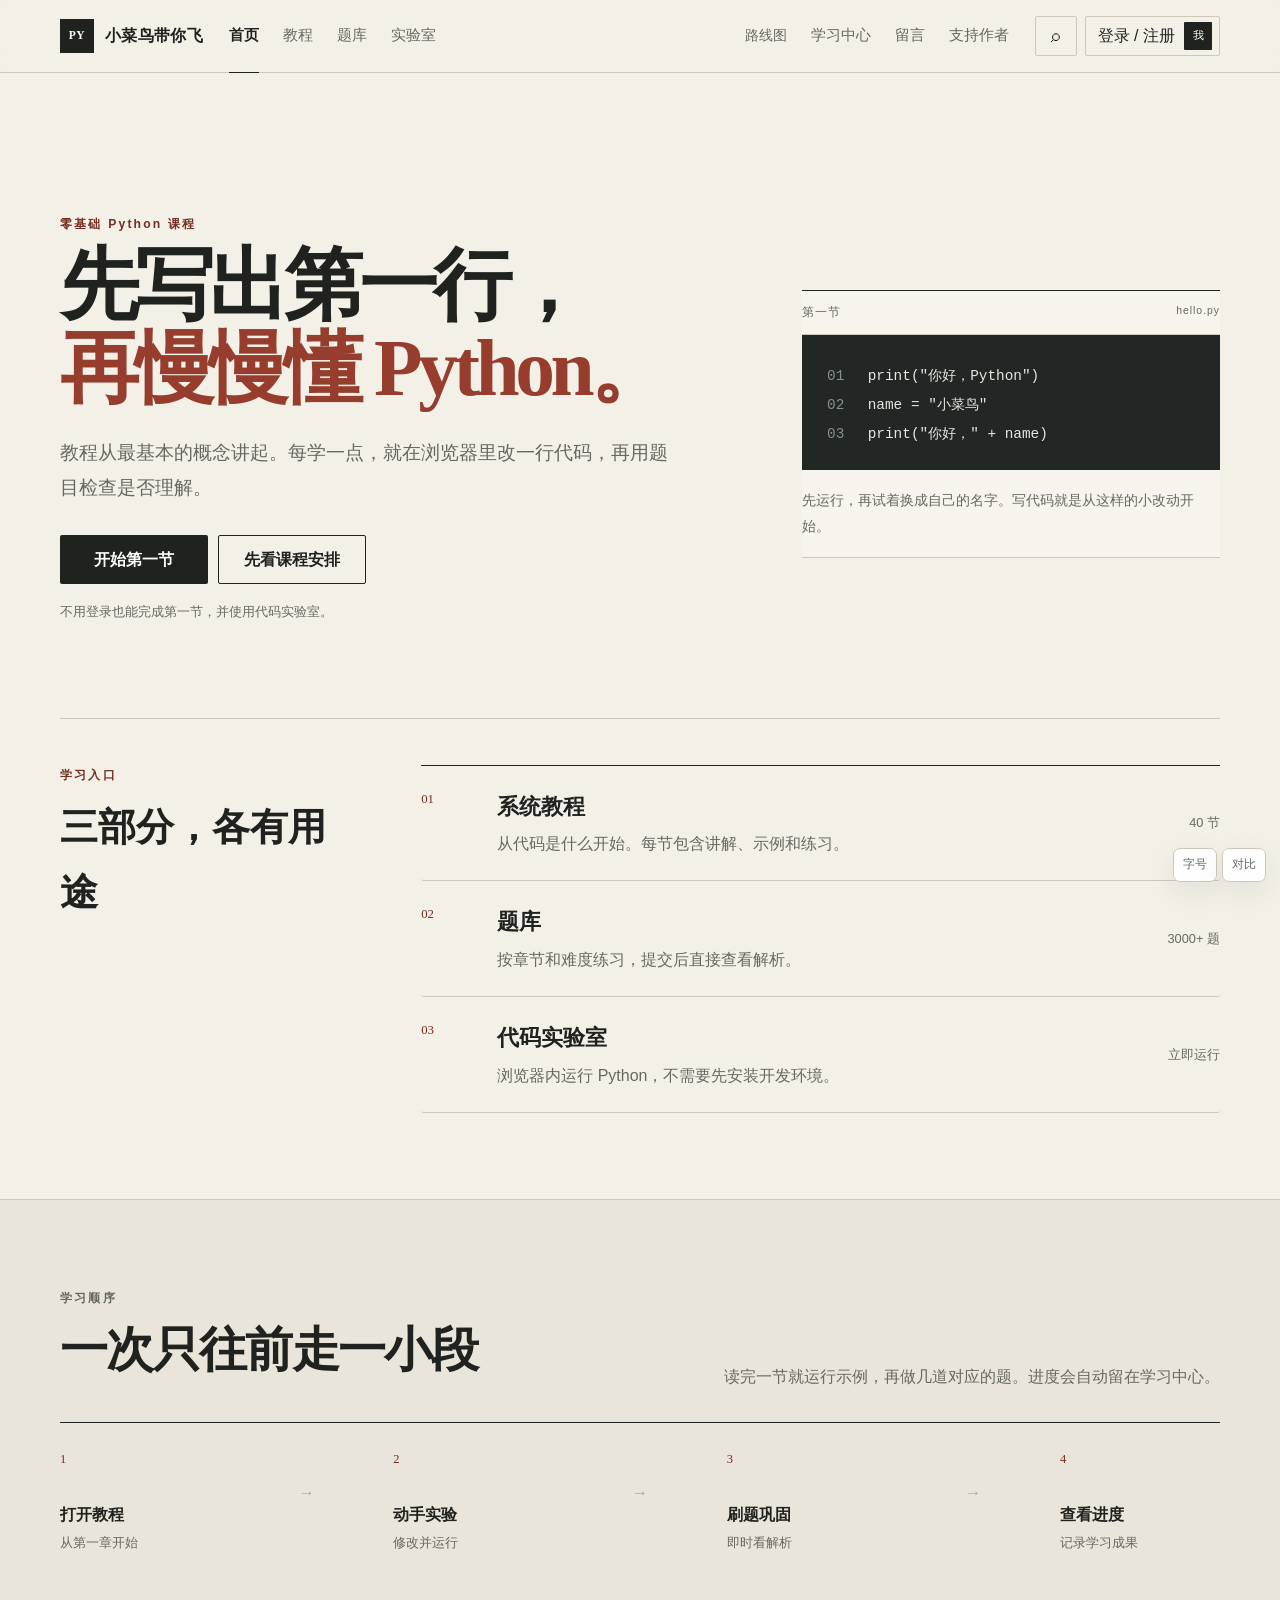
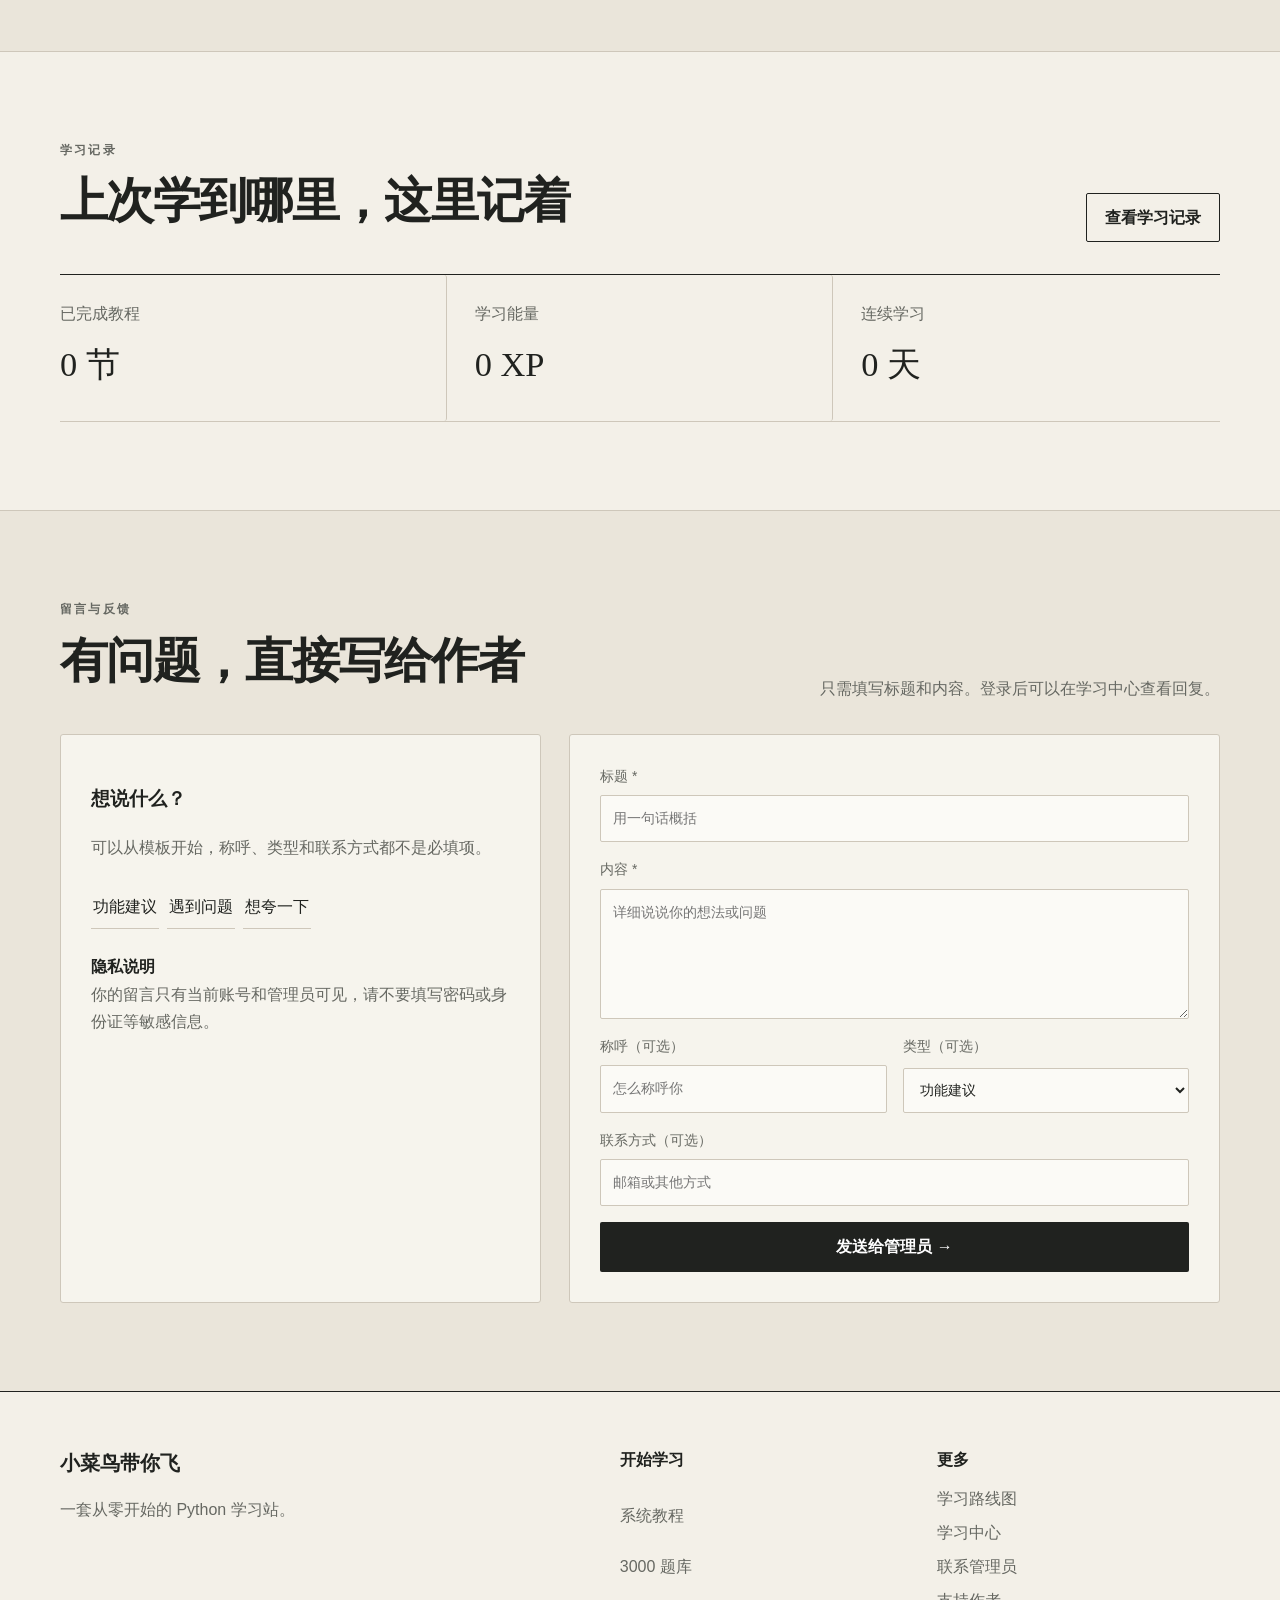
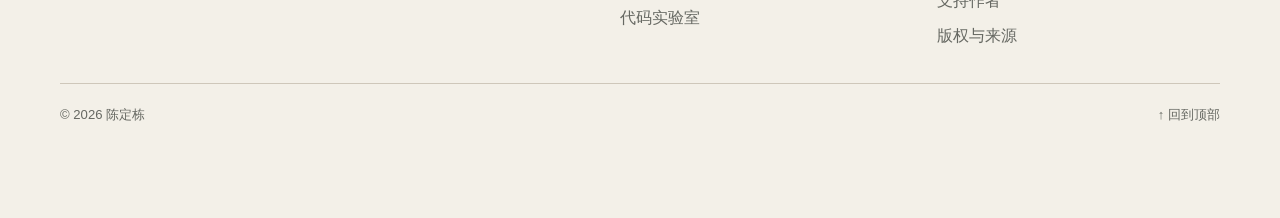
==== commit cf8ac3cc: "完善全站公告与站内回复提醒" ====
--- a/index.html
+++ b/index.html
@@ -13,7 +13,7 @@
   <title>小菜鸟带你飞｜零基础 Python 学习平台</title>
   <link rel="icon" type="image/png" href="assets/site-icon.png">
   <link rel="apple-touch-icon" href="assets/site-icon.png">
-  <link rel="stylesheet" href="site.css?v=20260725-editorial">
+  <link rel="stylesheet" href="site.css?v=20260725-notifications">
 </head>
 <body data-page="home">
   <header class="site-header">
@@ -32,7 +32,7 @@
   </header>
 
   <main id="main">
-    <section class="announcement-shell shell" id="announcementShell" hidden aria-live="polite"><div><span>站点公告</span><p id="announcementText"></p><small id="announcementTime"></small></div><button type="button" id="dismissAnnouncement" aria-label="关闭公告">×</button></section>
+    <section class="announcement-shell shell" id="announcementShell" hidden aria-live="polite"><div class="announcement-content"><span>站点公告</span><button class="announcement-trigger" id="announcementOpen" type="button" aria-haspopup="dialog"><b id="announcementBannerTitle"></b><span id="announcementSummary"></span><i>查看完整公告</i></button><small id="announcementTime"></small></div><button type="button" id="dismissAnnouncement" aria-label="关闭公告">×</button></section>
     <section class="home-hero shell">
       <div class="hero-copy">
         <p class="eyebrow">零基础 Python 课程</p>
@@ -91,10 +91,13 @@
     </section>
   </main>
 
-  <footer class="site-footer"><div class="shell"><div class="footer-grid"><div><div class="footer-brand">小菜鸟带你飞</div><p>一套从零开始的 Python 学习站。</p></div><div class="footer-links"><b>开始学习</b><a href="tutorial.html">系统教程</a><a href="quiz.html">3000 题库</a><a href="lab.html">代码实验室</a></div><div class="footer-links"><b>更多</b><a href="roadmap.html">学习路线图</a><a href="learning.html">学习中心</a><a href="#message">联系管理员</a><a href="https://github.com/2002chen/2002chen.github.io" rel="noopener" target="_blank">GitHub</a></div></div><div class="footer-bottom"><span>© 2026 陈定栋</span><a href="#main">↑ 回到顶部</a></div></div></footer>
+  <div class="announcement-dialog" id="announcementDialog" aria-hidden="true" hidden><div class="announcement-backdrop" data-close-announcement></div><section role="dialog" aria-modal="true" aria-labelledby="announcementDialogTitle"><button class="dialog-close" type="button" data-close-announcement aria-label="关闭公告详情">×</button><p class="eyebrow">站点公告</p><h2 id="announcementDialogTitle"></h2><time id="announcementDialogTime"></time><article id="announcementFullContent"></article></section></div>
 
-  <div class="admin-panel" id="adminPanel" aria-hidden="true"><div class="admin-backdrop" data-close-admin></div><section class="admin-drawer"><div class="admin-head"><div><p class="eyebrow">管理员后台</p><h2>内容与留言管理</h2></div><button class="icon-button" data-close-admin type="button" aria-label="关闭管理员后台">×</button></div><div class="admin-tabs"><button class="active" data-admin-tab="questions" type="button">题库管理</button><button data-admin-tab="course" type="button">课程管理</button><button data-admin-tab="messages" type="button">用户留言</button><button data-admin-tab="announcements" type="button">站点公告</button></div>
-    <div class="admin-view active" id="adminQuestions"><form id="questionForm" class="question-form"><input type="hidden" id="questionId"><label><span>难度</span><select id="questionLevel"><option value="beginner">零基础</option><option value="basic">基础</option><option value="advanced">进阶</option></select></label><label><span>知识点</span><input id="questionTopic" required></label><label class="wide"><span>题目</span><textarea id="questionText" required></textarea></label><label class="wide"><span>选项（每行一个）</span><textarea id="questionOptions" required></textarea></label><label><span>正确答案序号</span><input id="questionCorrect" type="number" min="1" max="10" value="1" required></label><label><span>排序</span><input id="questionPosition" type="number" min="0" value="0"></label><label class="wide"><span>解析</span><textarea id="questionExplanation"></textarea></label><label><input id="questionActive" type="checkbox" checked> 立即上架</label><div class="admin-form-actions wide"><button class="secondary" type="button" id="questionCancel">清空</button><button class="primary" type="submit">保存题目</button></div></form><div class="admin-list" id="questionList"></div></div>
+  <footer class="site-footer"><div class="shell"><div class="footer-grid"><div><div class="footer-brand">小菜鸟带你飞</div><p>一套从零开始的 Python 学习站。</p></div><div class="footer-links"><b>开始学习</b><a href="tutorial.html">系统教程</a><a href="quiz.html">3000 题库</a><a href="lab.html">代码实验室</a></div><div class="footer-links"><b>更多</b><a href="roadmap.html">学习路线图</a><a href="learning.html">学习中心</a><a href="#message">联系管理员</a></div></div><div class="footer-bottom"><span>© 2026 陈定栋</span><a href="#main">↑ 回到顶部</a></div></div></footer>
+
+  <div class="admin-panel" id="adminPanel" aria-hidden="true"><div class="admin-backdrop" data-close-admin></div><section class="admin-drawer"><div class="admin-head"><div><p class="eyebrow">管理员后台</p><h2>内容、数据与留言管理</h2></div><button class="icon-button" data-close-admin type="button" aria-label="关闭管理员后台">×</button></div><div class="admin-tabs"><button class="active" data-admin-tab="analytics" type="button">数据看板</button><button data-admin-tab="questions" type="button">题库管理</button><button data-admin-tab="course" type="button">课程管理</button><button data-admin-tab="messages" type="button">用户留言</button><button data-admin-tab="announcements" type="button">站点公告</button></div>
+    <div class="admin-view active" id="adminAnalytics"><div class="analytics-toolbar"><div><p class="eyebrow">站点数据</p><h3>访问与学习概况</h3></div><label><span>统计周期</span><select id="analyticsDays"><option value="7">近 7 天</option><option value="30" selected>近 30 天</option><option value="90">近 90 天</option></select></label><button class="secondary" id="refreshAnalytics" type="button">刷新数据</button></div><div class="analytics-stats" id="analyticsStats"><p class="empty-state">正在读取数据…</p></div><div class="analytics-chart-wrap"><div class="analytics-chart-head"><div><h3>访问趋势</h3><p>每日访问量与独立访客</p></div><span id="analyticsChartHint"></span></div><div class="analytics-chart" id="analyticsChart" role="img" aria-label="每日访问量趋势图"></div></div><div class="analytics-lower"><section><div class="analytics-section-head"><h3>热门页面</h3><span>按访问量排序</span></div><div class="analytics-pages" id="analyticsPages"></div></section><section><div class="analytics-section-head"><h3>最近访问</h3><span>最近 12 条</span></div><div class="analytics-recent" id="analyticsRecent"></div></section></div></div>
+    <div class="admin-view" id="adminQuestions"><form id="questionForm" class="question-form"><input type="hidden" id="questionId"><label><span>难度</span><select id="questionLevel"><option value="beginner">零基础</option><option value="basic">基础</option><option value="advanced">进阶</option></select></label><label><span>知识点</span><input id="questionTopic" required></label><label class="wide"><span>题目</span><textarea id="questionText" required></textarea></label><label class="wide"><span>选项（每行一个）</span><textarea id="questionOptions" required></textarea></label><label><span>正确答案序号</span><input id="questionCorrect" type="number" min="1" max="10" value="1" required></label><label><span>排序</span><input id="questionPosition" type="number" min="0" value="0"></label><label class="wide"><span>解析</span><textarea id="questionExplanation"></textarea></label><label><input id="questionActive" type="checkbox" checked> 立即上架</label><div class="admin-form-actions wide"><button class="secondary" type="button" id="questionCancel">清空</button><button class="primary" type="submit">保存题目</button></div></form><div class="admin-list" id="questionList"></div></div>
     <div class="admin-view" id="adminCourse"><form id="chapterForm" class="question-form"><input type="hidden" id="chapterId"><label class="wide"><span>章节名称</span><input id="chapterTitle" required></label><label><span>难度</span><select id="chapterLevel"><option value="beginner">零基础</option><option value="basic">基础</option><option value="advanced">进阶</option></select></label><label><span>排序</span><input id="chapterPosition" type="number" min="1" value="1" required></label><label><span>图标</span><input id="chapterIcon" value="▤"></label><label><span>预计分钟</span><input id="chapterMinutes" type="number" min="1" value="60"></label><label class="wide"><span>章节介绍</span><textarea id="chapterDescription" required></textarea></label><label><input id="chapterActive" type="checkbox" checked> 立即上架</label><div class="admin-form-actions wide"><button class="secondary" type="button" id="chapterCancel">清空</button><button class="primary" type="submit">保存章节</button></div></form><div class="admin-list" id="chapterAdminList"></div></div>
     <div class="admin-view" id="adminMessages"><div class="mode-tabs"><select id="messageStatusFilter"><option value="">全部状态</option><option value="new">未读</option><option value="processing">已读</option><option value="resolved">已回复</option></select><button class="secondary" id="refreshMessages" type="button">刷新</button></div><div class="admin-list" id="messageList"></div></div>
     <div class="admin-view" id="adminAnnouncements"><form id="announcementForm" class="question-form"><input type="hidden" id="announcementId"><label class="wide"><span>公告标题</span><input id="announcementTitle" maxlength="80" required placeholder="例如：题库更新说明"></label><label class="wide"><span>公告内容</span><textarea id="announcementContent" maxlength="1000" required placeholder="写下用户需要知道的内容"></textarea></label><label><input id="announcementPublished" type="checkbox" checked> 立即发布</label><div class="admin-form-actions wide"><button class="secondary" id="announcementCancel" type="button">清空</button><button class="primary" type="submit">保存公告</button></div></form><div class="admin-list" id="announcementList"></div></div>
@@ -102,8 +105,8 @@
 
   <script src="assets/supabase.min.js?v=2.110.8"></script>
   <script src="supabase-config.js?v=20260725"></script>
-  <script src="site.js?v=20260725-editorial"></script>
-  <script src="home.js?v=20260725-editorial"></script>
-  <script src="admin.js?v=20260725-editorial"></script>
+  <script src="site.js?v=20260725-notifications"></script>
+  <script src="home.js?v=20260725-announcement"></script>
+  <script src="admin.js?v=20260725-announcement"></script>
 </body>
 </html>
--- a/site.css
+++ b/site.css
@@ -81,6 +81,13 @@
 .account-button i { display: grid; place-items: center; width: 28px; height: 28px; font-style: normal; font-size: .7rem; border-radius: 1px; color: #fff; background: var(--text); }
 .account-button i { overflow: hidden; }
 .account-button i img { width: 100%; height: 100%; object-fit: cover; }
+.account-button { position: relative; }
+.account-unread-badge { position: absolute; top: -7px; right: -7px; display: grid; min-width: 20px; height: 20px; place-items: center; padding: 0 5px; color: #fff; border: 2px solid var(--surface); border-radius: 999px; background: var(--brand); font-size: .65rem; font-style: normal; line-height: 1; }
+.reply-notice-bar { border-bottom: 1px solid rgba(176, 92, 55, .32); background: #f8e9df; }
+.reply-notice-bar a { display: flex; align-items: center; justify-content: space-between; gap: 18px; min-height: 48px; color: var(--text); }
+.reply-notice-bar span { display: flex; align-items: center; gap: 10px; }
+.reply-notice-bar span i { width: 9px; height: 9px; border-radius: 50%; background: var(--brand); box-shadow: 0 0 0 5px rgba(176, 92, 55, .13); }
+.reply-notice-bar b { color: var(--brand-dark); font-size: .82rem; }
 .account-wrap { position: relative; }
 .account-menu { display: none; position: absolute; right: 0; top: calc(100% + 10px); width: 230px; padding: 10px; border: 1px solid var(--line); border-radius: 2px; background: var(--surface); box-shadow: var(--shadow); }
 .account-menu.open { display: grid; }
@@ -102,12 +109,25 @@
 .pill { display: inline-flex; align-items: center; gap: 6px; border-bottom: 1px solid var(--line); padding: 3px 0; color: var(--muted); background: transparent; font-size: .78rem; }
 
 .announcement-shell { display: flex; align-items: center; justify-content: space-between; gap: 22px; padding: 14px 0; border-bottom: 1px solid var(--line); }
-.announcement-shell > div { display: grid; grid-template-columns: auto 1fr auto; align-items: center; gap: 18px; min-width: 0; }
+.announcement-shell.announcement-new { animation: announcement-arrive .7s ease both; }
+@keyframes announcement-arrive { from { opacity: 0; transform: translateY(-12px); } to { opacity: 1; transform: translateY(0); } }
+.announcement-content { display: grid; grid-template-columns: auto minmax(0, 1fr) auto; align-items: center; gap: 18px; min-width: 0; width: 100%; }
 .announcement-shell > div > span { color: var(--brand-dark); font-size: .72rem; letter-spacing: .12em; white-space: nowrap; }
-.announcement-shell p { display: flex; gap: 12px; min-width: 0; margin: 0; }
-.announcement-shell p span { color: var(--muted); overflow: hidden; text-overflow: ellipsis; white-space: nowrap; }
+.announcement-trigger { display: grid; grid-template-columns: auto minmax(0, 1fr) auto; align-items: baseline; gap: 12px; min-width: 0; padding: 0; border: 0; color: var(--text); background: transparent; text-align: left; cursor: pointer; }
+.announcement-trigger b { overflow: hidden; text-overflow: ellipsis; white-space: nowrap; }
+.announcement-trigger > span { overflow: hidden; color: var(--muted); text-overflow: ellipsis; white-space: nowrap; }
+.announcement-trigger i { color: var(--brand-dark); font-size: .78rem; font-style: normal; white-space: nowrap; }
+.announcement-trigger:hover b, .announcement-trigger:focus-visible b { color: var(--brand-dark); }
 .announcement-shell small { color: var(--muted); white-space: nowrap; }
 .announcement-shell > button { flex: 0 0 auto; border: 0; background: transparent; font-size: 1.1rem; }
+.announcement-dialog { display: none; position: fixed; inset: 0; z-index: 180; place-items: center; padding: 20px; }
+.announcement-dialog.open { display: grid; }
+.announcement-backdrop { position: absolute; inset: 0; background: rgba(26, 27, 24, .62); backdrop-filter: blur(4px); }
+.announcement-dialog > section { position: relative; width: min(100%, 680px); max-height: min(78vh, 720px); overflow: auto; padding: clamp(28px, 5vw, 48px); border: 1px solid var(--line); background: var(--surface); box-shadow: var(--shadow-hover); }
+.announcement-dialog .dialog-close { position: absolute; top: 14px; right: 14px; }
+.announcement-dialog h2 { max-width: 90%; margin: 0 0 8px; font-size: clamp(1.7rem, 4vw, 2.35rem); }
+.announcement-dialog time { color: var(--muted); font-size: .82rem; }
+.announcement-dialog article { margin-top: 26px; color: var(--text); line-height: 1.9; white-space: pre-wrap; overflow-wrap: anywhere; }
 
 .home-hero { display: grid; grid-template-columns: minmax(0, 1.2fr) minmax(320px, .8fr); align-items: end; gap: clamp(48px, 9vw, 120px); padding: clamp(82px, 11vw, 142px) 0 84px; }
 body[data-page="404"] .home-hero { grid-template-columns: minmax(0, 760px); min-height: calc(100vh - 72px); align-content: center; }
@@ -209,6 +229,22 @@
 .study-checks { display: grid; grid-template-columns: repeat(3, 1fr); gap: 10px; margin: 30px 0; }
 .study-checks button { padding: 12px; border: 1px solid var(--line); border-radius: 8px; background: var(--surface-alt); }
 .study-checks button.done { color: var(--success); border-color: rgba(56, 139, 97, .4); background: #effaf4; }
+.lesson-practice { margin: 30px 0; padding-top: 24px; border-top: 1px solid var(--line); }
+.lesson-practice-head { display: flex; justify-content: space-between; align-items: start; gap: 14px; margin-bottom: 14px; }
+.lesson-practice-head h3 { margin: 3px 0 0; font-size: 1.35rem; }
+.lesson-practice-head > span { color: var(--muted); font-size: .78rem; }
+#lessonPracticeList { display: grid; gap: 14px; }
+.practice-item { display: grid; gap: 10px; padding: 16px; border: 1px solid var(--line); background: var(--surface-alt); }
+.practice-meta { display: flex; align-items: center; gap: 9px; }
+.practice-meta span { color: var(--brand-dark); font-size: .74rem; letter-spacing: .08em; }
+.practice-meta b { font-weight: 600; }
+.practice-item p { margin: 0; line-height: 1.65; }
+.practice-code, .practice-answer { min-height: 116px; width: 100%; resize: vertical; font-family: Consolas, monospace; }
+.practice-answer { font-family: inherit; }
+.practice-actions { display: flex; align-items: center; flex-wrap: wrap; gap: 10px; }
+.practice-result { color: var(--muted); font-size: .82rem; }
+.practice-result[data-tone="success"] { color: var(--success); }
+.practice-result[data-tone="error"] { color: var(--danger); }
 .reader-actions { display: grid; grid-template-columns: auto 1fr auto; align-items: center; gap: 10px; padding-top: 26px; border-top: 1px solid var(--line); }
 .reader-actions .primary { justify-self: center; }
 .trial-callout { display: none; margin-top: 24px; padding: 20px; border-radius: var(--radius); background: var(--brand-soft); }
@@ -408,6 +444,44 @@
 .admin-message-actions { display: flex; flex-wrap: wrap; gap: 8px; }
 .admin-message-actions button { min-height: 38px; padding: 7px 12px; border: 1px solid var(--line); background: transparent; }
 .admin-message-actions .primary { color: #fff; background: var(--text); }
+.analytics-toolbar { display: flex; align-items: end; gap: 12px; flex-wrap: wrap; margin-bottom: 18px; }
+.analytics-toolbar > div { flex: 1 1 240px; }
+.analytics-toolbar h3, .analytics-chart-head h3, .analytics-section-head h3 { margin: 0; }
+.analytics-toolbar label { display: grid; gap: 5px; color: var(--muted); font-size: .78rem; }
+.analytics-stats { display: grid; grid-template-columns: repeat(3, 1fr); gap: 1px; margin-bottom: 22px; border: 1px solid var(--line); background: var(--line); }
+.analytics-stat { display: grid; gap: 6px; min-height: 110px; padding: 16px; background: var(--surface); }
+.analytics-stat span, .analytics-stat small, .analytics-chart-head p, .analytics-section-head span { color: var(--muted); }
+.analytics-stat b { font-family: Georgia, serif; font-size: 1.9rem; font-weight: 400; }
+.analytics-stat small { font-size: .74rem; }
+.analytics-chart-wrap { padding: 18px 0 14px; border-top: 1px solid var(--text); border-bottom: 1px solid var(--line); }
+.analytics-chart-head, .analytics-section-head, .dashboard-card-head { display: flex; justify-content: space-between; align-items: start; gap: 12px; }
+.analytics-chart-head p { margin: 4px 0 0; font-size: .8rem; }
+.analytics-chart-head > span { color: var(--muted); font-size: .75rem; }
+.analytics-chart { height: 210px; padding-top: 15px; }
+.analytics-bars { display: flex; align-items: end; gap: 5px; height: 172px; border-bottom: 1px solid var(--line); }
+.analytics-bar-item { display: flex; flex: 1; min-width: 0; height: 100%; flex-direction: column; justify-content: end; align-items: center; gap: 7px; }
+.analytics-bar { width: min(100%, 22px); min-height: 4px; background: var(--brand); transition: height .3s ease; }
+.analytics-bar i { display: block; width: 100%; height: 4px; background: var(--blue); transform: translateY(-4px); }
+.analytics-bar-item small { color: var(--muted); font-size: .65rem; transform: rotate(-35deg); transform-origin: top center; white-space: nowrap; }
+.analytics-axis { display: flex; justify-content: space-between; color: var(--muted); font-size: .7rem; }
+.analytics-lower { display: grid; grid-template-columns: 1fr 1fr; gap: 28px; margin-top: 26px; }
+.analytics-pages, .analytics-recent { margin-top: 12px; }
+.analytics-page-row, .analytics-recent-row { display: flex; align-items: center; gap: 10px; min-height: 38px; border-bottom: 1px solid var(--line); }
+.analytics-page-row span, .analytics-recent-row span { flex: 1; min-width: 0; overflow: hidden; text-overflow: ellipsis; white-space: nowrap; }
+.analytics-page-row b { font-weight: 500; }
+.analytics-recent-row small { color: var(--muted); font-size: .72rem; }
+.analytics-recent-row em { color: var(--blue); font-size: .7rem; font-style: normal; }
+.message-count { color: var(--brand-dark); font-size: .78rem; }
+.message-notifications { display: grid; gap: 10px; margin-top: 16px; }
+.message-notice-card.has-unread { border-color: var(--brand); box-shadow: 0 0 0 3px rgba(176, 92, 55, .12); }
+.message-notification { display: flex; align-items: start; justify-content: space-between; gap: 15px; padding: 12px 0; border-bottom: 1px solid var(--line); }
+.message-notification > div { display: grid; gap: 5px; min-width: 0; }
+.message-notification small { color: var(--muted); font-size: .74rem; }
+.message-notification p { margin: 2px 0 0; color: var(--muted); }
+.message-notification button { flex: 0 0 auto; min-height: 34px; padding: 6px 10px; }
+.account-learning-link { display: flex !important; justify-content: space-between; align-items: center; gap: 10px; }
+.account-learning-link em { display: inline-grid; min-width: 20px; height: 20px; place-items: center; padding: 0 5px; color: #fff; border-radius: 10px; background: var(--brand); font-size: .7rem; font-style: normal; }
+.mobile-unread-badge { position: absolute; top: 4px; right: calc(50% - 24px); display: grid; min-width: 17px; height: 17px; place-items: center; padding: 0 4px; color: #fff; border: 2px solid #fff; border-radius: 999px; background: var(--brand); font-size: .58rem; font-style: normal; line-height: 1; }
 .announcement-admin-item { display: grid; grid-template-columns: 1fr auto; gap: 15px; padding: 16px 0; border-bottom: 1px solid var(--line); }
 .announcement-admin-item p { margin: 5px 0; color: var(--muted); }
 .announcement-admin-item div:last-child { display: flex; align-items: center; gap: 7px; }
@@ -447,9 +521,11 @@
   .site-brand span { display: none; }
   .account-button > span { display: none; }
   .home-hero { gap: 48px; padding: 66px 0 58px; }
-  .announcement-shell > div { grid-template-columns: 1fr; gap: 3px; }
-  .announcement-shell p { display: grid; gap: 2px; }
-  .announcement-shell p span { white-space: normal; }
+  .announcement-content { grid-template-columns: 1fr auto; gap: 4px 12px; }
+  .announcement-content > span { grid-column: 1 / -1; }
+  .announcement-trigger { grid-template-columns: 1fr; gap: 2px; }
+  .announcement-trigger b, .announcement-trigger > span { white-space: normal; }
+  .announcement-trigger i { display: inline-block; margin-top: 3px; }
   .home-hero h1 { font-size: clamp(2.8rem, 13vw, 4rem); }
   .hero-actions { flex-direction: column; align-items: stretch; }
   .hero-note code { padding: 0 17px; }
@@ -488,9 +564,16 @@
   .auth-dialog .dialog-close, .profile-dialog .dialog-close { top: 10px; right: 10px; }
   .profile-avatar-preview { width: 86px; height: 86px; }
   .account-menu { position: fixed; left: 14px; right: 14px; top: 66px; width: auto; max-height: calc(100dvh - 144px); overflow: auto; }
+  .reply-notice-bar a { align-items: start; flex-direction: column; gap: 3px; padding-block: 11px; }
   .admin-drawer { width: 100%; padding: 18px 14px 80px; }
   .admin-tabs { overflow-x: auto; }
+  .analytics-stats { grid-template-columns: repeat(2, 1fr); }
+  .analytics-lower { grid-template-columns: 1fr; gap: 20px; }
   .admin-message-head { grid-template-columns: 1fr; }
+  .analytics-stats { grid-template-columns: 1fr; }
+  .analytics-toolbar { align-items: stretch; }
+  .analytics-toolbar label, .analytics-toolbar button { width: 100%; }
+  .message-notification { flex-direction: column; }
   .access-tools { bottom: 72px; }
   .mobile-tabs { position: fixed; left: 0; right: 0; bottom: 0; z-index: 100; display: grid; grid-template-columns: repeat(4, 1fr); height: 62px; padding-bottom: env(safe-area-inset-bottom); border-top: 1px solid var(--line); background: rgba(255,255,255,.96); backdrop-filter: blur(16px); }
   .mobile-tabs a { display: grid; place-items: center; align-content: center; gap: 1px; color: var(--muted); font-size: .68rem; }
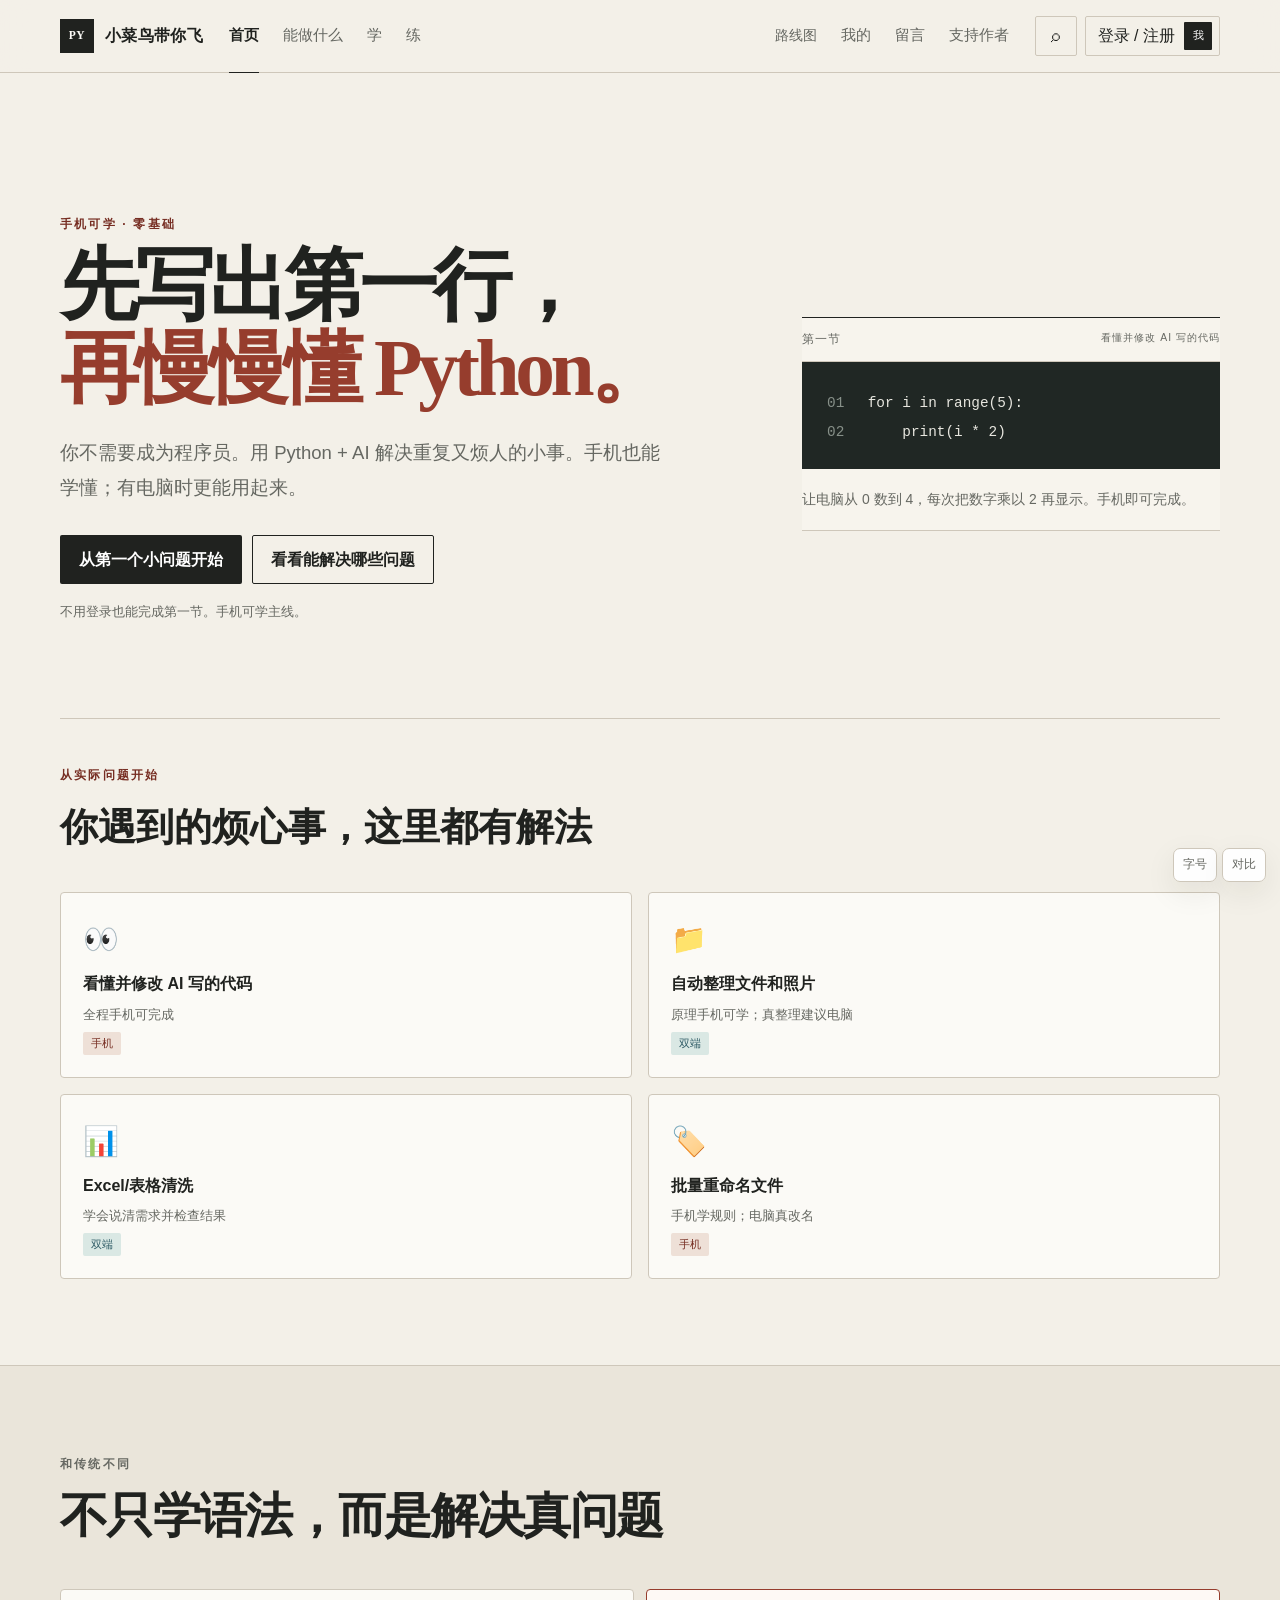
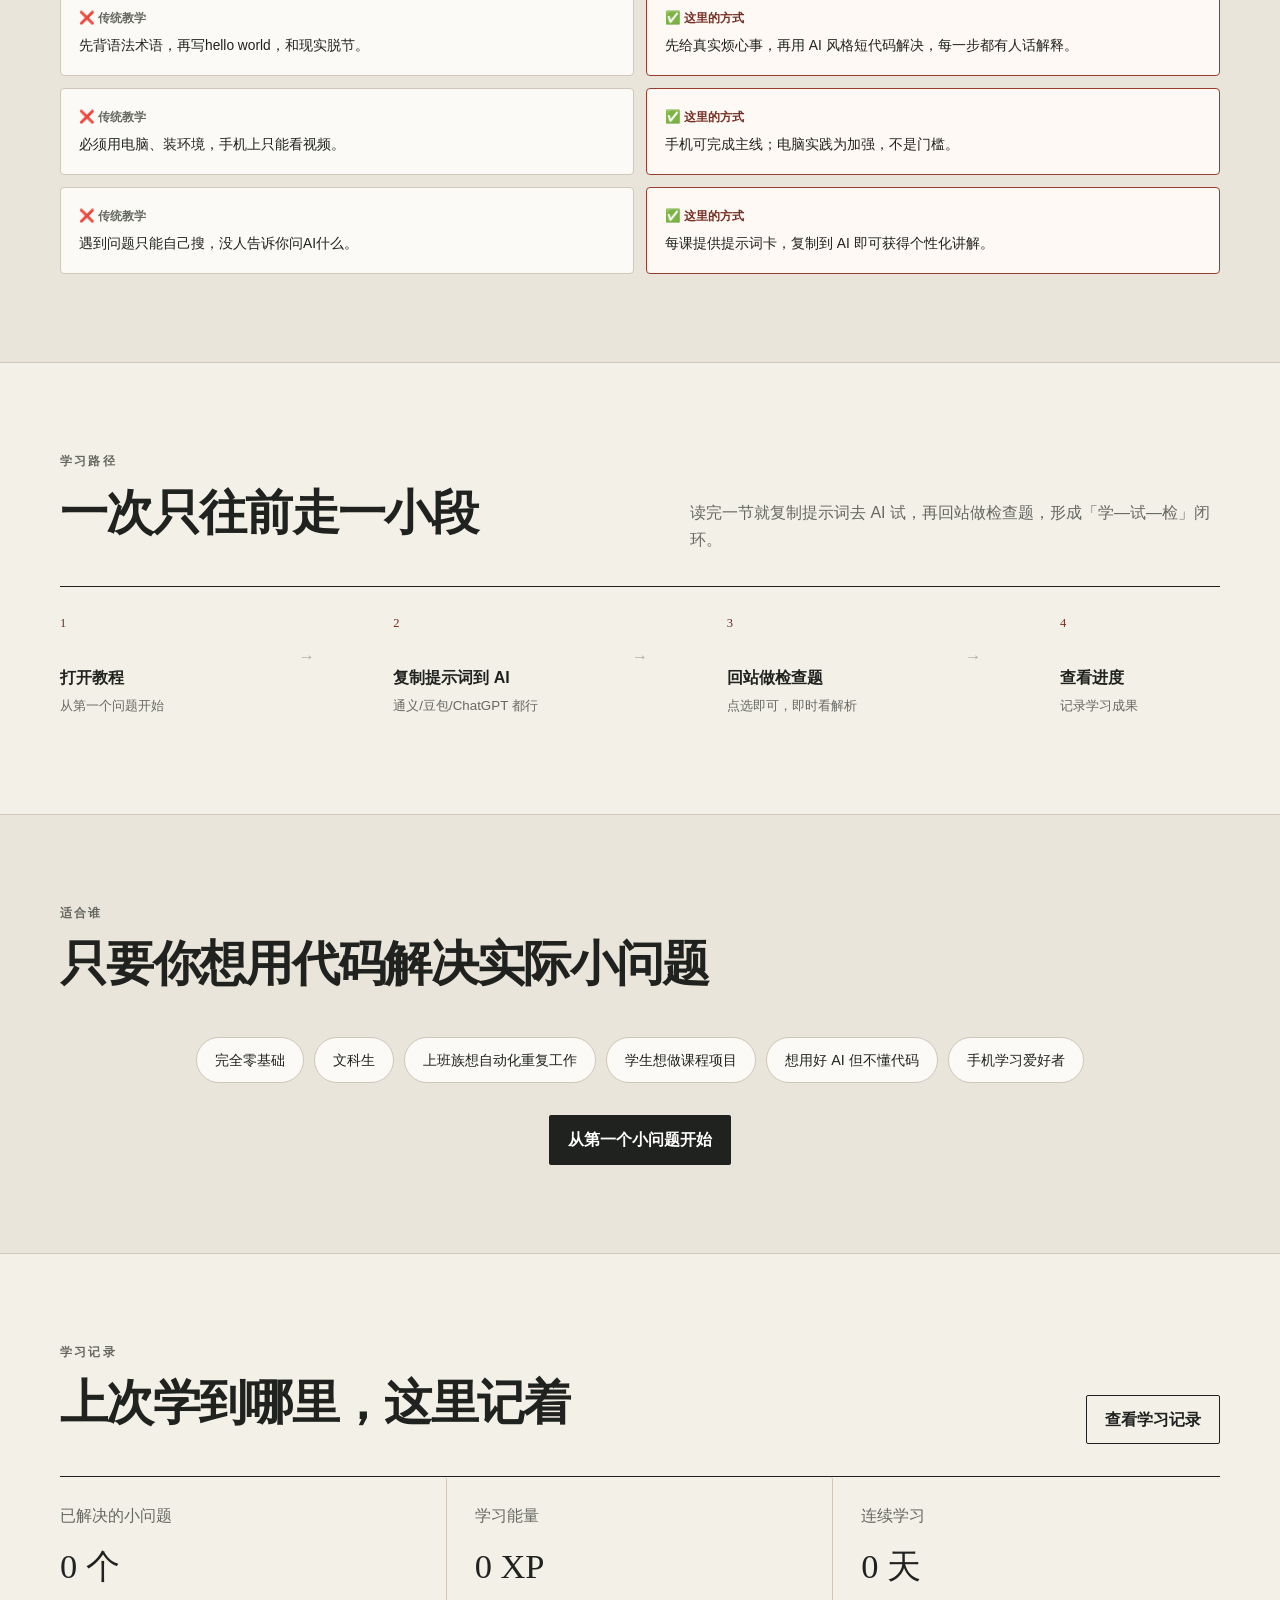
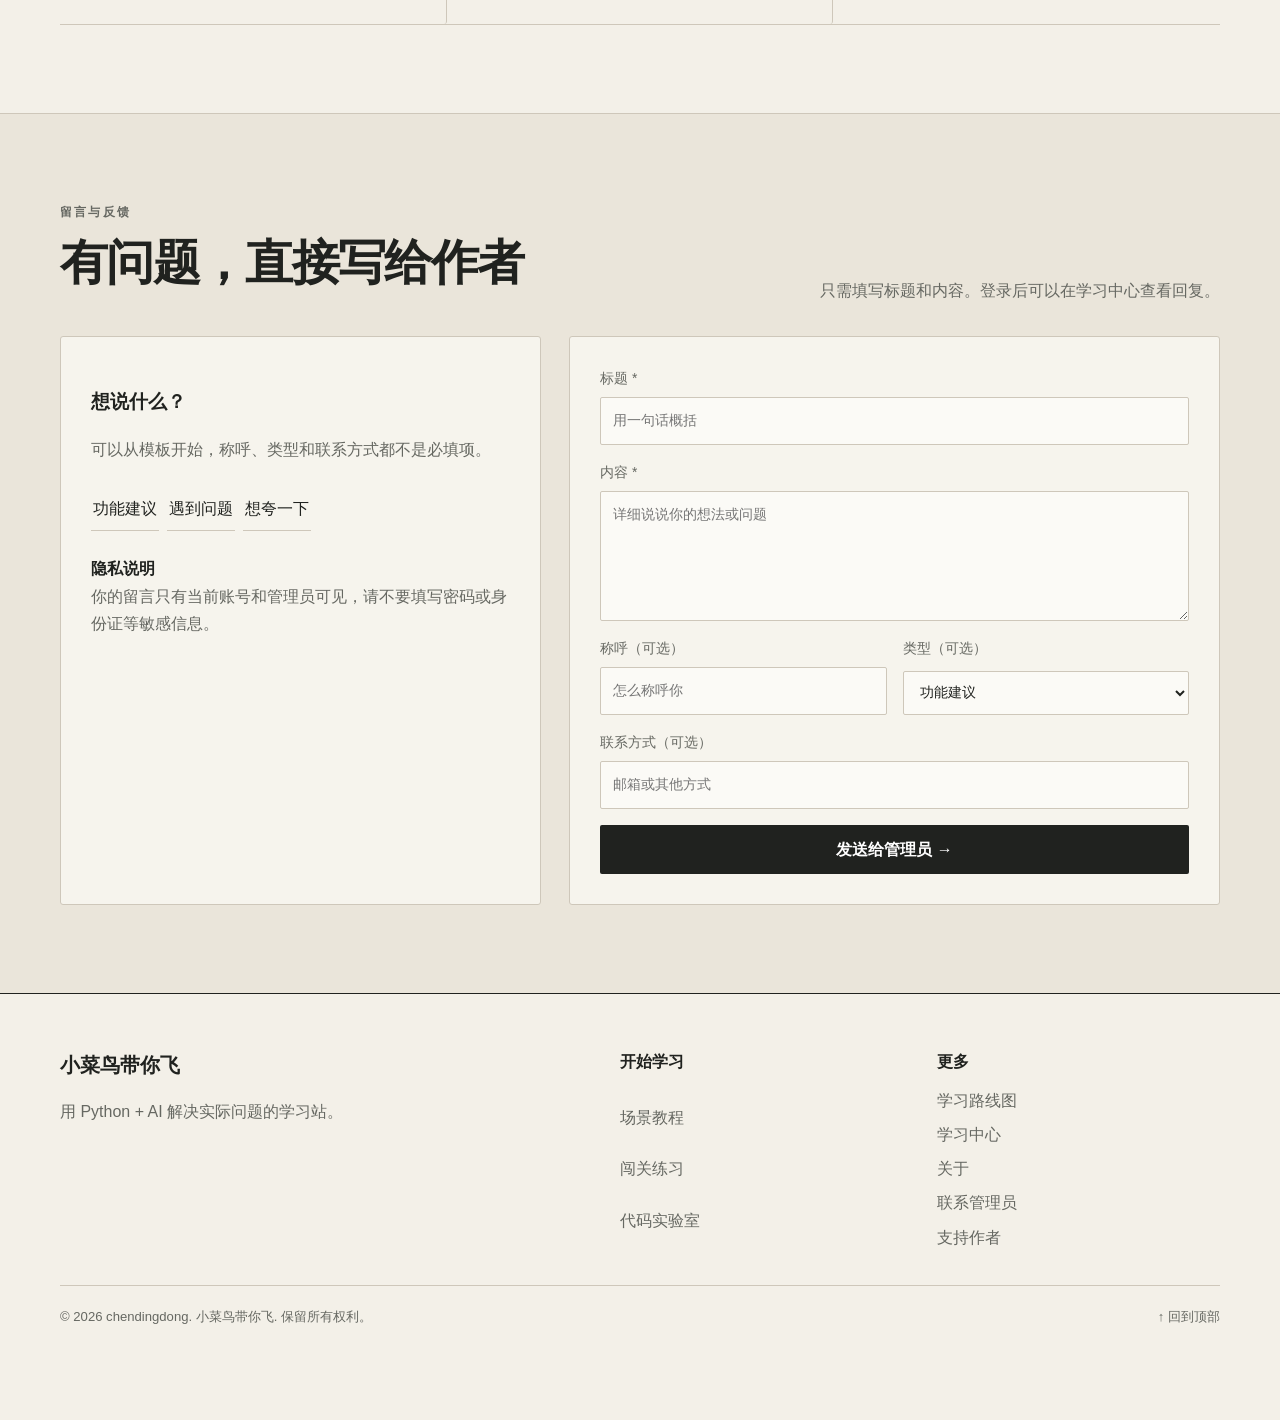
==== commit d02b9a98: "V4.0: Python+AI mobile-first learning site - New homepage: 4 scene cards, contrast section, audience" ====
--- a/index.html
+++ b/index.html
@@ -1,27 +1,28 @@
-<!doctype html>
+﻿<!doctype html>
 <html lang="zh-CN">
 <head>
   <meta charset="utf-8">
   <meta name="viewport" content="width=device-width,initial-scale=1">
   <meta name="theme-color" content="#f3f0e8">
-  <meta name="description" content="小菜鸟带你飞是面向完全零基础学习者的 Python 学习平台，提供系统教程、3000+ 题库和在线代码实验室。">
-  <meta property="og:title" content="小菜鸟带你飞｜零基础 Python 学习平台">
-  <meta property="og:description" content="从第一行代码开始，用教程、实验和题库稳稳学会 Python。">
+  <meta name="description" content="用 Python + AI 解决实际问题的手机学习站。不用登录即可学第一课，手机可完成主线。">
+  <meta property="og:title" content="小菜鸟带你飞｜用 Python+AI 解决实际问题">
+  <meta property="og:description" content="先写出第一行，再慢慢懂 Python。手机也能学懂，有电脑时更能用起来。">
   <meta property="og:image" content="https://2002chen.github.io/assets/site-icon.png">
   <meta property="og:type" content="website">
   <meta property="og:url" content="https://2002chen.github.io/">
-  <title>小菜鸟带你飞｜零基础 Python 学习平台</title>
+  <title>小菜鸟带你飞｜用 Python+AI 解决实际问题</title>
   <link rel="icon" type="image/png" href="assets/site-icon.png">
   <link rel="apple-touch-icon" href="assets/site-icon.png">
-  <link rel="stylesheet" href="site.css?v=20260725-notifications">
+    <link rel="manifest" href="/manifest.json">
+<link rel="stylesheet" href="site.css?v=20260725-notifications">
 </head>
 <body data-page="home">
   <header class="site-header">
     <nav class="site-nav shell" aria-label="主要导航">
       <a class="site-brand" href="index.html" aria-label="小菜鸟带你飞首页"><img src="assets/site-icon.png" alt="小菜鸟带你飞图标"><span>小菜鸟带你飞</span></a>
       <div class="site-links">
-        <a class="active" href="index.html">首页</a><a href="tutorial.html">教程</a><a href="quiz.html">题库</a><a href="lab.html">实验室</a>
-        <a class="secondary-link" href="roadmap.html">路线图</a><a href="learning.html">学习中心</a><a href="#message">留言</a>
+        <a class="active" href="index.html">首页</a><a href="scenes.html">能做什么</a><a href="tutorial.html">学</a><a href="quiz.html">练</a>
+        <a class="secondary-link" href="roadmap.html">路线图</a><a href="learning.html">我的</a><a href="#message">留言</a>
       </div>
       <div class="nav-actions">
         <button class="icon-button" type="button" data-open-search aria-label="打开全站搜索">⌕</button>
@@ -33,46 +34,128 @@
 
   <main id="main">
     <section class="announcement-shell shell" id="announcementShell" hidden aria-live="polite"><div class="announcement-content"><span>站点公告</span><button class="announcement-trigger" id="announcementOpen" type="button" aria-haspopup="dialog"><b id="announcementBannerTitle"></b><span id="announcementSummary"></span><i>查看完整公告</i></button><small id="announcementTime"></small></div><button type="button" id="dismissAnnouncement" aria-label="关闭公告">×</button></section>
+
+    <!-- Hero -->
     <section class="home-hero shell">
       <div class="hero-copy">
-        <p class="eyebrow">零基础 Python 课程</p>
+        <p class="eyebrow">手机可学 · 零基础</p>
         <h1>先写出第一行，<br><em>再慢慢懂 Python。</em></h1>
-        <p class="hero-lead">教程从最基本的概念讲起。每学一点，就在浏览器里改一行代码，再用题目检查是否理解。</p>
-        <div class="hero-actions"><a class="primary" id="startLearning" href="tutorial.html"><span>开始第一节</span></a><a class="secondary" href="roadmap.html">先看课程安排</a></div>
-        <p class="trial-note">不用登录也能完成第一节，并使用代码实验室。</p>
-      </div>
-      <aside class="hero-note" aria-label="第一节代码示例">
-        <div class="hero-note-head"><span>第一节</span><small>hello.py</small></div>
-        <pre><code><span>01</span> print("你好，Python")
-<span>02</span> name = "小菜鸟"
-<span>03</span> print("你好，" + name)</code></pre>
-        <p>先运行，再试着换成自己的名字。写代码就是从这样的小改动开始。</p>
+        <p class="hero-lead">你不需要成为程序员。用 Python + AI 解决重复又烦人的小事。手机也能学懂；有电脑时更能用起来。</p>
+        <div class="hero-actions"><a class="primary" id="startLearning" href="tutorial.html?lesson=lesson-01"><span>从第一个小问题开始</span></a><a class="secondary" href="scenes.html">看看能解决哪些问题</a></div>
+        <p class="trial-note">不用登录也能完成第一节。手机可学主线。</p>
+      </div>
+      <aside class="hero-note" aria-label="第一课代码展示">
+        <div class="hero-note-head"><span>第一节</span><small>看懂并修改 AI 写的代码</small></div>
+        <pre><code><span>01</span> for i in range(5):
+<span>02</span>     print(i * 2)</code></pre>
+        <p>让电脑从 0 数到 4，每次把数字乘以 2 再显示。手机即可完成。</p>
       </aside>
     </section>
 
-    <section class="learning-entry shell" aria-labelledby="entryTitle">
-      <header><p class="eyebrow">学习入口</p><h2 id="entryTitle">三部分，各有用途</h2></header>
-      <nav class="feature-grid" aria-label="核心学习模块">
-        <a class="feature-card" href="tutorial.html"><span class="feature-number">01</span><div><h3>系统教程</h3><p>从代码是什么开始。每节包含讲解、示例和练习。</p></div><em>40 节</em></a>
-        <a class="feature-card" href="quiz.html"><span class="feature-number">02</span><div><h3>题库</h3><p>按章节和难度练习，提交后直接查看解析。</p></div><em>3000+ 题</em></a>
-        <a class="feature-card" href="lab.html"><span class="feature-number">03</span><div><h3>代码实验室</h3><p>浏览器内运行 Python，不需要先安装开发环境。</p></div><em>立即运行</em></a>
-      </nav>
-    </section>
-
+    <!-- 场景 4 卡片 -->
+    <section class="scene-cards-section shell" aria-labelledby="sceneCardsTitle">
+      <header><p class="eyebrow">从实际问题开始</p><h2 id="sceneCardsTitle">你遇到的烦心事，这里都有解法</h2></header>
+      <div class="scene-card-grid">
+        <a class="scene-card" href="tutorial.html?lesson=lesson-01">
+          <span class="scene-icon">👀</span>
+          <h3>看懂并修改 AI 写的代码</h3>
+          <p class="scene-desc">全程手机可完成</p>
+          <span class="scene-tag mobile">手机</span>
+        </a>
+        <a class="scene-card" href="scenes.html#scene-batch-file">
+          <span class="scene-icon">📁</span>
+          <h3>自动整理文件和照片</h3>
+          <p class="scene-desc">原理手机可学；真整理建议电脑</p>
+          <span class="scene-tag both">双端</span>
+        </a>
+        <a class="scene-card" href="scenes.html#scene-excel-clean">
+          <span class="scene-icon">📊</span>
+          <h3>Excel/表格清洗</h3>
+          <p class="scene-desc">学会说清需求并检查结果</p>
+          <span class="scene-tag both">双端</span>
+        </a>
+        <a class="scene-card" href="scenes.html#scene-batch-rename">
+          <span class="scene-icon">🏷️</span>
+          <h3>批量重命名文件</h3>
+          <p class="scene-desc">手机学规则；电脑真改名</p>
+          <span class="scene-tag mobile">手机</span>
+        </a>
+      </div>
+    </section>
+
+    <!-- 和传统不同 -->
+    <section class="section-block alt contrast-block">
+      <div class="shell">
+        <div class="section-head"><div><p class="eyebrow">和传统不同</p><h2>不只学语法，而是解决真问题</h2></div></div>
+        <div class="contrast-grid">
+          <div class="contrast-card">
+            <span class="contrast-old">❌ 传统教学</span>
+            <p>先背语法术语，再写hello world，和现实脱节。</p>
+          </div>
+          <div class="contrast-card highlight">
+            <span class="contrast-new">✅ 这里的方式</span>
+            <p>先给真实烦心事，再用 AI 风格短代码解决，每一步都有人话解释。</p>
+          </div>
+          <div class="contrast-card">
+            <span class="contrast-old">❌ 传统教学</span>
+            <p>必须用电脑、装环境，手机上只能看视频。</p>
+          </div>
+          <div class="contrast-card highlight">
+            <span class="contrast-new">✅ 这里的方式</span>
+            <p>手机可完成主线；电脑实践为加强，不是门槛。</p>
+          </div>
+          <div class="contrast-card">
+            <span class="contrast-old">❌ 传统教学</span>
+            <p>遇到问题只能自己搜，没人告诉你问AI什么。</p>
+          </div>
+          <div class="contrast-card highlight">
+            <span class="contrast-new">✅ 这里的方式</span>
+            <p>每课提供提示词卡，复制到 AI 即可获得个性化讲解。</p>
+          </div>
+        </div>
+      </div>
+    </section>
+
+    <!-- 路径 4 步 -->
+    <section class="section-block">
+      <div class="shell">
+        <div class="section-head"><div><p class="eyebrow">学习路径</p><h2>一次只往前走一小段</h2></div><p>读完一节就复制提示词去 AI 试，再回站做检查题，形成「学—试—检」闭环。</p></div>
+        <div class="path-grid">
+          <div class="path-step"><i>1</i><b>打开教程</b><small>从第一个问题开始</small></div><span class="path-arrow">→</span>
+          <div class="path-step"><i>2</i><b>复制提示词到 AI</b><small>通义/豆包/ChatGPT 都行</small></div><span class="path-arrow">→</span>
+          <div class="path-step"><i>3</i><b>回站做检查题</b><small>点选即可，即时看解析</small></div><span class="path-arrow">→</span>
+          <div class="path-step"><i>4</i><b>查看进度</b><small>记录学习成果</small></div>
+        </div>
+      </div>
+    </section>
+
+    <!-- 适合谁 -->
     <section class="section-block alt">
       <div class="shell">
-        <div class="section-head"><div><p class="eyebrow">学习顺序</p><h2>一次只往前走一小段</h2></div><p>读完一节就运行示例，再做几道对应的题。进度会自动留在学习中心。</p></div>
-        <div class="path-grid"><div class="path-step"><i>1</i><b>打开教程</b><small>从第一章开始</small></div><span class="path-arrow">→</span><div class="path-step"><i>2</i><b>动手实验</b><small>修改并运行</small></div><span class="path-arrow">→</span><div class="path-step"><i>3</i><b>刷题巩固</b><small>即时看解析</small></div><span class="path-arrow">→</span><div class="path-step"><i>4</i><b>查看进度</b><small>记录学习成果</small></div></div>
-      </div>
-    </section>
-
+        <div class="section-head"><div><p class="eyebrow">适合谁</p><h2>只要你想用代码解决实际小问题</h2></div></div>
+        <div class="audience-tags">
+          <span class="audience-tag">完全零基础</span>
+          <span class="audience-tag">文科生</span>
+          <span class="audience-tag">上班族想自动化重复工作</span>
+          <span class="audience-tag">学生想做课程项目</span>
+          <span class="audience-tag">想用好 AI 但不懂代码</span>
+          <span class="audience-tag">手机学习爱好者</span>
+        </div>
+        <div class="hero-actions" style="margin-top:32px;justify-content:center;">
+          <a class="primary" href="tutorial.html?lesson=lesson-01"><span>从第一个小问题开始</span></a>
+        </div>
+      </div>
+    </section>
+
+    <!-- 学习记录 -->
     <section class="section-block">
       <div class="shell">
         <div class="section-head"><div><p class="eyebrow">学习记录</p><h2>上次学到哪里，这里记着</h2></div><a class="secondary" href="learning.html">查看学习记录</a></div>
-        <div class="home-data"><article class="card data-card"><span>已完成教程</span><b id="homeProgress">0 节</b></article><article class="card data-card"><span>学习能量</span><b id="homeXp">0 XP</b></article><article class="card data-card"><span>连续学习</span><b id="homeStreak">0 天</b></article></div>
-      </div>
-    </section>
-
+        <div class="home-data"><article class="card data-card"><span>已解决的小问题</span><b id="homeProgress">0 个</b></article><article class="card data-card"><span>学习能量</span><b id="homeXp">0 XP</b></article><article class="card data-card"><span>连续学习</span><b id="homeStreak">0 天</b></article></div>
+      </div>
+    </section>
+
+    <!-- 留言 -->
     <section class="section-block alt" id="message">
       <div class="shell">
         <div class="section-head"><div><p class="eyebrow">留言与反馈</p><h2>有问题，直接写给作者</h2></div><p>只需填写标题和内容。登录后可以在学习中心查看回复。</p></div>
@@ -93,7 +176,7 @@
 
   <div class="announcement-dialog" id="announcementDialog" aria-hidden="true" hidden><div class="announcement-backdrop" data-close-announcement></div><section role="dialog" aria-modal="true" aria-labelledby="announcementDialogTitle"><button class="dialog-close" type="button" data-close-announcement aria-label="关闭公告详情">×</button><p class="eyebrow">站点公告</p><h2 id="announcementDialogTitle"></h2><time id="announcementDialogTime"></time><article id="announcementFullContent"></article></section></div>
 
-  <footer class="site-footer"><div class="shell"><div class="footer-grid"><div><div class="footer-brand">小菜鸟带你飞</div><p>一套从零开始的 Python 学习站。</p></div><div class="footer-links"><b>开始学习</b><a href="tutorial.html">系统教程</a><a href="quiz.html">3000 题库</a><a href="lab.html">代码实验室</a></div><div class="footer-links"><b>更多</b><a href="roadmap.html">学习路线图</a><a href="learning.html">学习中心</a><a href="#message">联系管理员</a></div></div><div class="footer-bottom"><span>© 2026 陈定栋</span><a href="#main">↑ 回到顶部</a></div></div></footer>
+  <footer class="site-footer"><div class="shell"><div class="footer-grid"><div><div class="footer-brand">小菜鸟带你飞</div><p>用 Python + AI 解决实际问题的学习站。</p></div><div class="footer-links"><b>开始学习</b><a href="tutorial.html">场景教程</a><a href="quiz.html">闯关练习</a><a href="lab.html">代码实验室</a></div><div class="footer-links"><b>更多</b><a href="roadmap.html">学习路线图</a><a href="learning.html">学习中心</a><a href="about.html">关于</a><a href="#message">联系管理员</a></div></div><div class="footer-bottom"><span>© 2026 chendingdong. 小菜鸟带你飞. 保留所有权利。</span><a href="#main">↑ 回到顶部</a></div></div></footer>
 
   <div class="admin-panel" id="adminPanel" aria-hidden="true"><div class="admin-backdrop" data-close-admin></div><section class="admin-drawer"><div class="admin-head"><div><p class="eyebrow">管理员后台</p><h2>内容、数据与留言管理</h2></div><button class="icon-button" data-close-admin type="button" aria-label="关闭管理员后台">×</button></div><div class="admin-tabs"><button class="active" data-admin-tab="analytics" type="button">数据看板</button><button data-admin-tab="questions" type="button">题库管理</button><button data-admin-tab="course" type="button">课程管理</button><button data-admin-tab="messages" type="button">用户留言</button><button data-admin-tab="announcements" type="button">站点公告</button></div>
     <div class="admin-view active" id="adminAnalytics"><div class="analytics-toolbar"><div><p class="eyebrow">站点数据</p><h3>访问与学习概况</h3></div><label><span>统计周期</span><select id="analyticsDays"><option value="7">近 7 天</option><option value="30" selected>近 30 天</option><option value="90">近 90 天</option></select></label><button class="secondary" id="refreshAnalytics" type="button">刷新数据</button></div><div class="analytics-stats" id="analyticsStats"><p class="empty-state">正在读取数据…</p></div><div class="analytics-chart-wrap"><div class="analytics-chart-head"><div><h3>访问趋势</h3><p>每日访问量与独立访客</p></div><span id="analyticsChartHint"></span></div><div class="analytics-chart" id="analyticsChart" role="img" aria-label="每日访问量趋势图"></div></div><div class="analytics-lower"><section><div class="analytics-section-head"><h3>热门页面</h3><span>按访问量排序</span></div><div class="analytics-pages" id="analyticsPages"></div></section><section><div class="analytics-section-head"><h3>最近访问</h3><span>最近 12 条</span></div><div class="analytics-recent" id="analyticsRecent"></div></section></div></div>
@@ -108,5 +191,17 @@
   <script src="site.js?v=20260725-notifications"></script>
   <script src="home.js?v=20260725-announcement"></script>
   <script src="admin.js?v=20260725-announcement"></script>
+
+<script>
+if ('serviceWorker' in navigator) {
+  window.addEventListener('load', function() {
+    navigator.serviceWorker.register('/sw.js').then(function(reg) {
+      console.log('SW registered');
+    }).catch(function(err) {
+      console.log('SW failed:', err);
+    });
+  });
+}
+</script>
 </body>
 </html>
--- a/site.css
+++ b/site.css
@@ -230,6 +230,15 @@
 .study-checks button { padding: 12px; border: 1px solid var(--line); border-radius: 8px; background: var(--surface-alt); }
 .study-checks button.done { color: var(--success); border-color: rgba(56, 139, 97, .4); background: #effaf4; }
 .lesson-practice { margin: 30px 0; padding-top: 24px; border-top: 1px solid var(--line); }
+.beginner-guide { margin: 0 0 30px; padding: 24px; border-left: 3px solid var(--brand); background: #f6efe8; }
+.beginner-guide h3 { margin: 4px 0 10px; }
+.beginner-guide p:last-child { margin-bottom: 0; }
+.lesson-walkthrough { margin: 34px 0; padding: 24px 0; border-top: 1px solid var(--line); border-bottom: 1px solid var(--line); }
+.lesson-walkthrough ol { display: grid; gap: 13px; padding-left: 24px; }
+.lesson-walkthrough li { padding-left: 5px; line-height: 1.75; }
+.common-mistake { margin: 28px 0; padding: 20px 22px; background: var(--surface-alt); }
+.common-mistake h3 { margin-top: 0; font-size: 1.15rem; }
+.common-mistake p { margin-bottom: 0; }
 .lesson-practice-head { display: flex; justify-content: space-between; align-items: start; gap: 14px; margin-bottom: 14px; }
 .lesson-practice-head h3 { margin: 3px 0 0; font-size: 1.35rem; }
 .lesson-practice-head > span { color: var(--muted); font-size: .78rem; }
@@ -490,6 +499,95 @@
 .skeleton::after { content: ""; position: absolute; inset: 0; transform: translateX(-100%); background: linear-gradient(90deg, transparent, rgba(255,255,255,.55), transparent); animation: shimmer 1.5s linear infinite; }
 @keyframes shimmer { to { transform: translateX(100%); } }
 
+/* V4 scene cards */
+.scene-cards-section { padding: 46px 0 86px; border-top: 1px solid var(--line); }
+.scene-cards-section h2 { margin: 0 0 32px; font-size: clamp(1.7rem, 3vw, 2.4rem); }
+.scene-card-grid { display: grid; grid-template-columns: repeat(2, 1fr); gap: 16px; }
+.scene-card { display: grid; gap: 6px; padding: 22px; border: 1px solid var(--line); border-radius: 4px; background: var(--surface); box-shadow: none; transition: box-shadow .2s, transform .2s; }
+.scene-card:hover { box-shadow: var(--shadow); transform: translateY(-2px); }
+.scene-icon { font-size: 1.8rem; }
+.scene-card h3 { margin: 0; font-size: 1rem; font-weight: 700; }
+.scene-desc { margin: 0; color: var(--muted); font-size: .82rem; }
+.scene-tag { display: inline-block; padding: 2px 8px; font-size: .7rem; border-radius: 2px; background: var(--brand-soft); color: var(--brand-dark); justify-self: start; }
+.scene-tag.both { background: #dae8e4; color: var(--blue); }
+
+/* Contrast block */
+.contrast-block { background: var(--surface-alt); }
+.contrast-grid { display: grid; grid-template-columns: 1fr 1fr; gap: 12px; }
+.contrast-card { padding: 18px; border: 1px solid var(--line); border-radius: 4px; background: var(--surface); }
+.contrast-card.highlight { border-color: var(--brand); background: #fef9f5; }
+.contrast-old { display: block; margin-bottom: 6px; color: var(--muted); font-size: .78rem; font-weight: 700; }
+.contrast-new { display: block; margin-bottom: 6px; color: var(--brand-dark); font-size: .78rem; font-weight: 700; }
+.contrast-card p { margin: 0; font-size: .86rem; line-height: 1.6; color: var(--text); }
+
+/* Audience tags */
+.audience-tags { display: flex; flex-wrap: wrap; gap: 10px; justify-content: center; }
+.audience-tag { padding: 10px 18px; border: 1px solid var(--line); border-radius: 999px; background: var(--surface); font-size: .9rem; }
+
+@media (max-width: 640px) {
+  .scene-card-grid { grid-template-columns: 1fr; }
+  .contrast-grid { grid-template-columns: 1fr; }
+}
+
+/* Scenes page */
+.scene-grid { display: grid; gap: 14px; padding: 36px 0 60px; }
+.scene-full-card { display: grid; grid-template-columns: auto 1fr auto; align-items: center; gap: 16px; padding: 20px; border: 1px solid var(--line); border-radius: 4px; background: var(--surface); transition: box-shadow .2s, transform .2s; }
+.scene-full-card:hover { box-shadow: var(--shadow); transform: translateY(-2px); }
+.scene-full-emoji { font-size: 1.8rem; }
+.scene-full-body h3 { margin: 0 0 4px; font-size: 1.05rem; }
+.scene-full-pain { margin: 0; color: var(--muted); font-size: .84rem; }
+.device-tag { padding: 4px 10px; border-radius: 2px; font-size: .75rem; white-space: nowrap; background: var(--brand-soft); color: var(--brand-dark); }
+.device-tag.both { background: #dae8e4; color: var(--blue); }
+.device-tag.computer { background: #e8e0d0; color: #6b5a3e; }
+
+/* Lab mobile notice */
+.lab-mobile-notice { margin-top: 16px; padding: 12px 16px; border: 1px solid #d4c5a8; border-radius: 4px; background: #fcf9f2; font-size: .85rem; line-height: 1.6; }
+.lab-mobile-notice a { color: var(--brand-dark); text-decoration: underline; }
+
+/* Lesson reader */
+.lesson-nav-item { display: grid; grid-template-columns: auto 1fr auto; align-items: center; gap: 10px; width: 100%; padding: 12px 8px; border: 0; border-bottom: 1px solid var(--line); background: transparent; text-align: left; cursor: pointer; }
+.lesson-nav-item:hover { background: var(--surface-alt); }
+.lesson-nav-item.done { opacity: .7; }
+.lesson-nav-num { font-family: Georgia, serif; font-size: .8rem; color: var(--muted); }
+.lesson-nav-title { font-size: .88rem; }
+.lesson-nav-status { font-size: .8rem; }
+.lesson-goals { margin-bottom: 24px; padding: 20px; border: 1px solid var(--brand); border-radius: 4px; background: #fef9f5; }
+.lesson-goals ul { margin: 8px 0 0; padding-left: 20px; }
+.lesson-goals li { margin-bottom: 4px; font-size: .9rem; }
+.lesson-block { margin-bottom: 22px; }
+.lesson-block h3 { margin: 0 0 10px; font-size: 1.1rem; }
+.pain-block { padding: 16px; border-left: 3px solid var(--brand); background: var(--surface-alt); }
+.result-block { padding: 16px; border-left: 3px solid var(--success); background: #f0f7f2; }
+.code-block pre { padding: 16px; background: var(--editor); color: #e7e6df; border-radius: 3px; overflow-x: auto; line-height: 1.8; font-size: .9rem; }
+.lesson-plain-talk { margin-top: 10px; padding: 12px; border: 1px solid var(--line); border-radius: 3px; background: var(--surface); font-size: .9rem; }
+.prompt-card-block { padding: 16px; border: 1px solid #d4c5a8; border-radius: 4px; background: #fcf9f2; }
+.prompt-example { margin-bottom: 12px; }
+.prompt-example.bad { opacity: .7; }
+.prompt-example.bad p { color: var(--muted); font-style: italic; font-size: .88rem; }
+.prompt-example.good { border-top: 1px solid var(--line); padding-top: 12px; }
+.prompt-text { padding: 12px; background: var(--surface); border: 1px solid var(--line); border-radius: 3px; font-family: inherit; font-size: .88rem; line-height: 1.7; white-space: pre-wrap; overflow-wrap: break-word; }
+.prompt-copy-btn { margin-top: 8px; }
+.summary-block { padding: 16px; border: 1px solid var(--success); border-radius: 4px; background: #f0f7f2; }
+.summary-block ul { margin: 8px 0 0; padding-left: 20px; }
+.computer-extra { padding: 12px; border: 1px solid var(--line); border-radius: 4px; background: var(--surface-alt); }
+.computer-extra summary { cursor: pointer; font-weight: 700; }
+.quiz-inline-block { padding: 16px; border: 1px solid var(--line); border-radius: 4px; background: var(--surface); }
+.inline-quiz-item { margin-bottom: 18px; padding-bottom: 14px; border-bottom: 1px solid var(--line); }
+.inline-quiz-item:last-child { border-bottom: 0; margin-bottom: 0; padding-bottom: 0; }
+.iq-stem { margin-bottom: 10px; font-size: .92rem; line-height: 1.7; }
+.iq-options { display: grid; gap: 6px; }
+.iq-option { display: block; width: 100%; padding: 10px 14px; border: 1px solid var(--line); border-radius: 3px; background: var(--surface); text-align: left; font-size: .88rem; cursor: pointer; }
+.iq-option:hover:not(:disabled) { border-color: var(--brand); }
+.iq-option.selected { border-color: var(--blue); background: #eaf0f2; }
+.iq-option.correct { border-color: var(--success); background: #e2f0e8; }
+.iq-option.wrong { border-color: var(--danger); background: #f7e8e7; }
+.iq-option:disabled { cursor: default; }
+.iq-feedback { margin-top: 8px; }
+.iq-result { font-weight: 700; margin: 0 0 6px; }
+.iq-result.correct { color: var(--success); }
+.iq-result.wrong { color: var(--danger); }
+.iq-explain { font-size: .85rem; color: var(--muted); margin: 0; }
+
 @media (prefers-reduced-motion: reduce) {
   *, *::before, *::after { scroll-behavior: auto !important; animation-duration: .01ms !important; animation-iteration-count: 1 !important; transition-duration: .01ms !important; }
 }
@@ -575,7 +673,7 @@
   .analytics-toolbar label, .analytics-toolbar button { width: 100%; }
   .message-notification { flex-direction: column; }
   .access-tools { bottom: 72px; }
-  .mobile-tabs { position: fixed; left: 0; right: 0; bottom: 0; z-index: 100; display: grid; grid-template-columns: repeat(4, 1fr); height: 62px; padding-bottom: env(safe-area-inset-bottom); border-top: 1px solid var(--line); background: rgba(255,255,255,.96); backdrop-filter: blur(16px); }
+  .mobile-tabs { position: fixed; left: 0; right: 0; bottom: 0; z-index: 100; display: grid; grid-template-columns: repeat(5, 1fr); height: 62px; padding-bottom: env(safe-area-inset-bottom); border-top: 1px solid var(--line); background: rgba(255,255,255,.96); backdrop-filter: blur(16px); }
   .mobile-tabs a { display: grid; place-items: center; align-content: center; gap: 1px; color: var(--muted); font-size: .68rem; }
   .mobile-tabs i { font-style: normal; font-size: 1.2rem; line-height: 1; }
   .mobile-tabs a.active { color: var(--brand); font-weight: 800; }
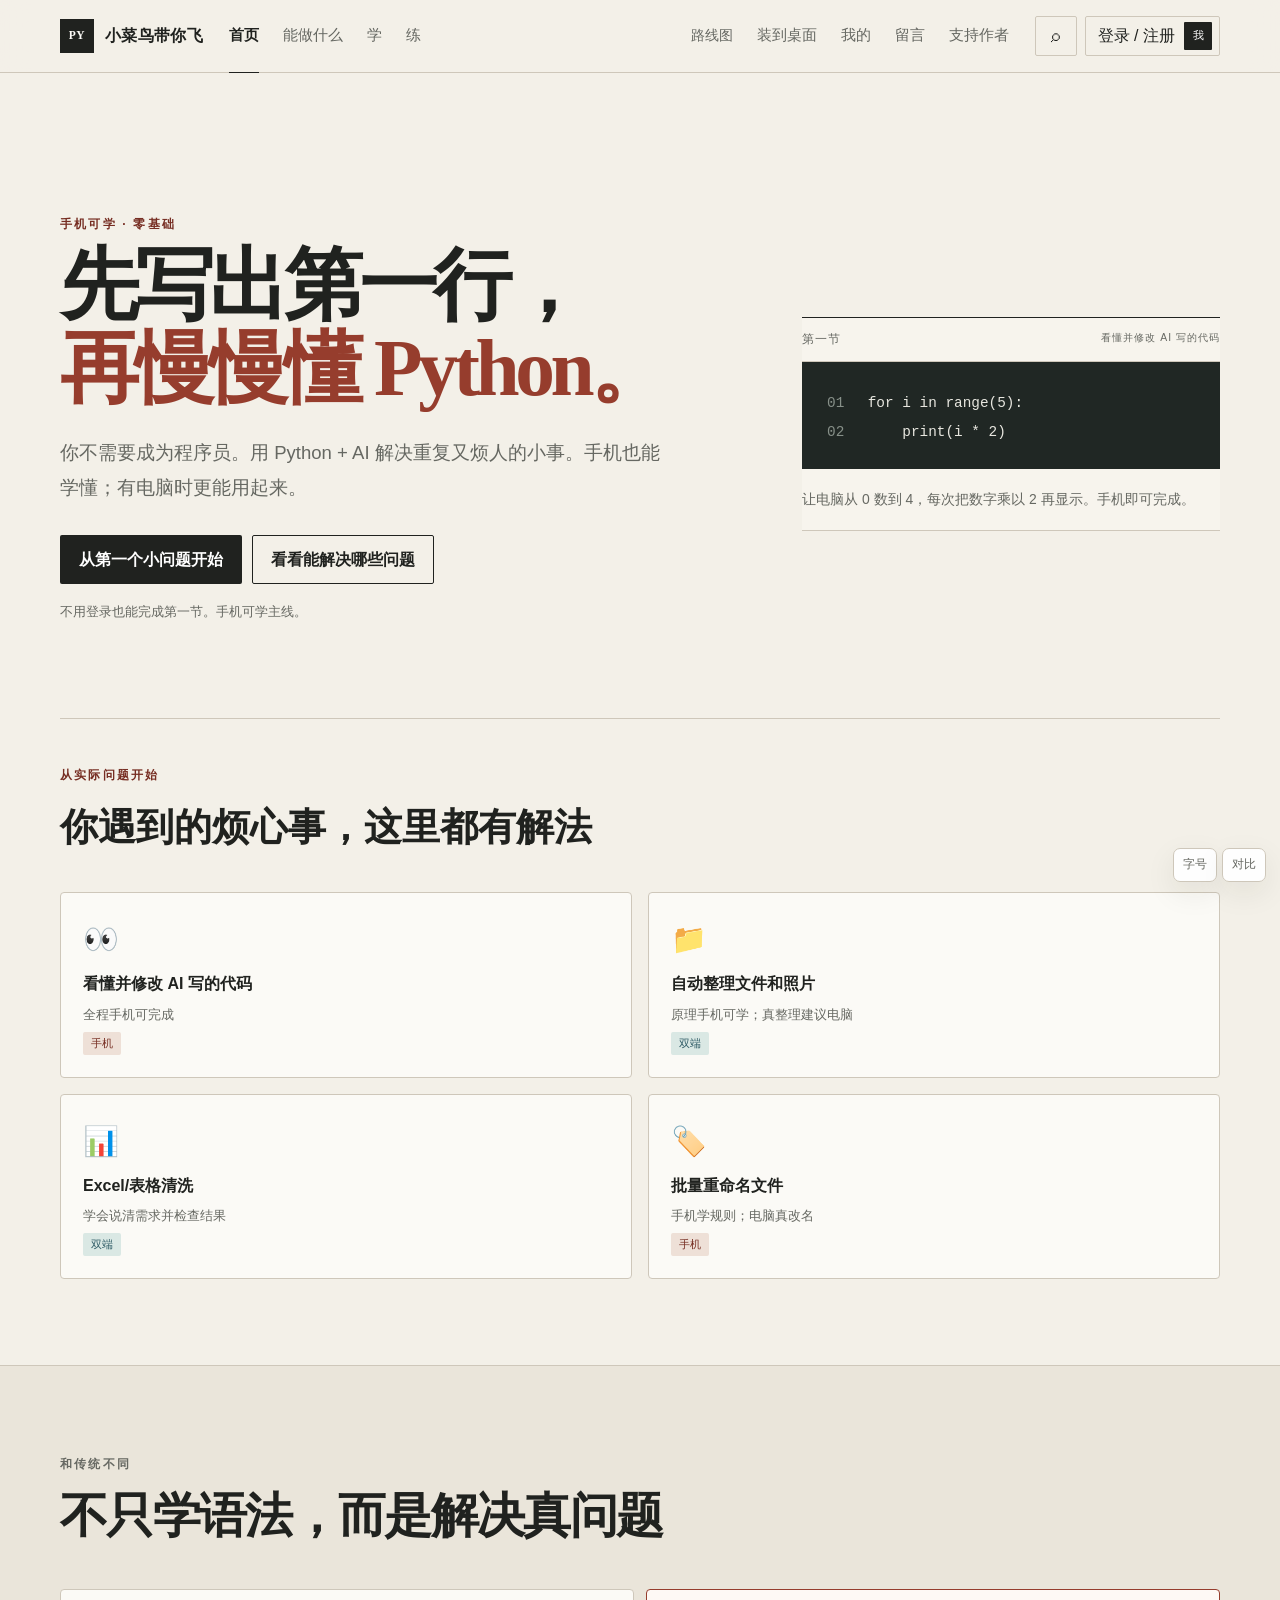
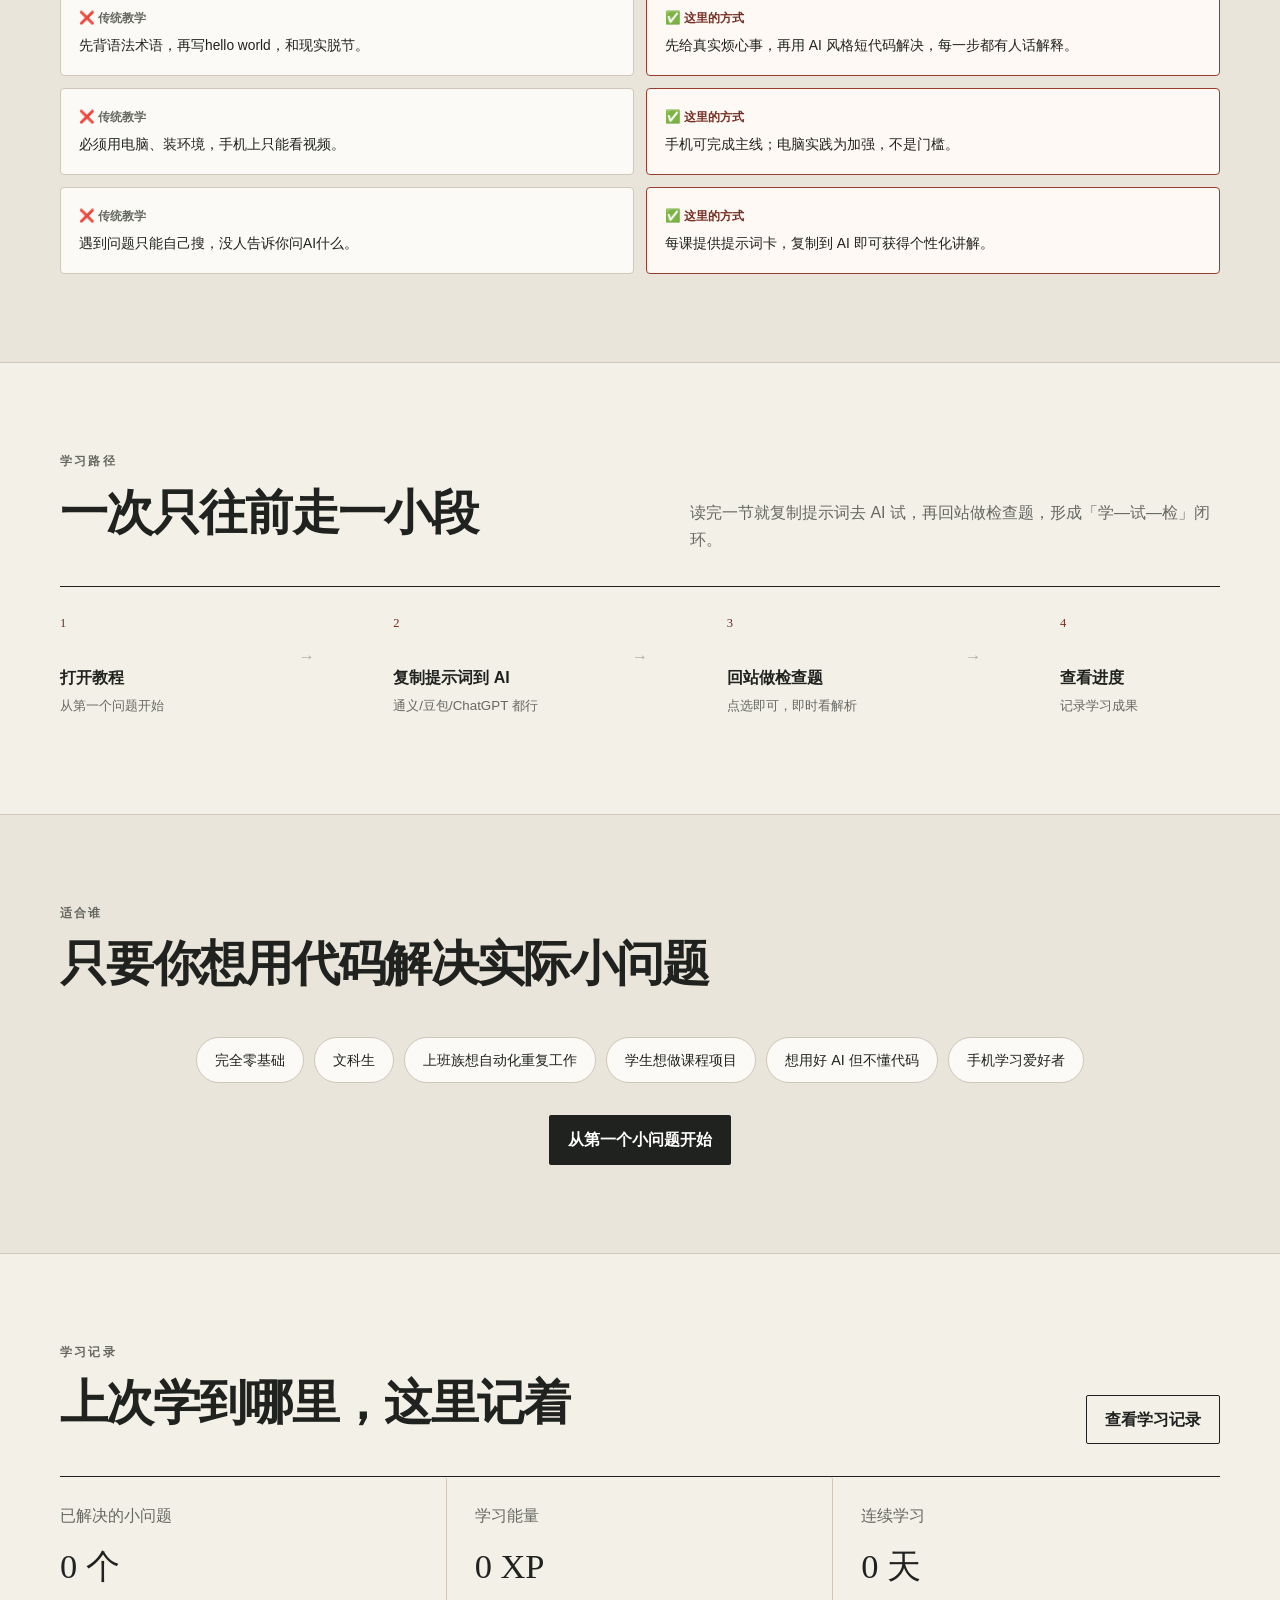
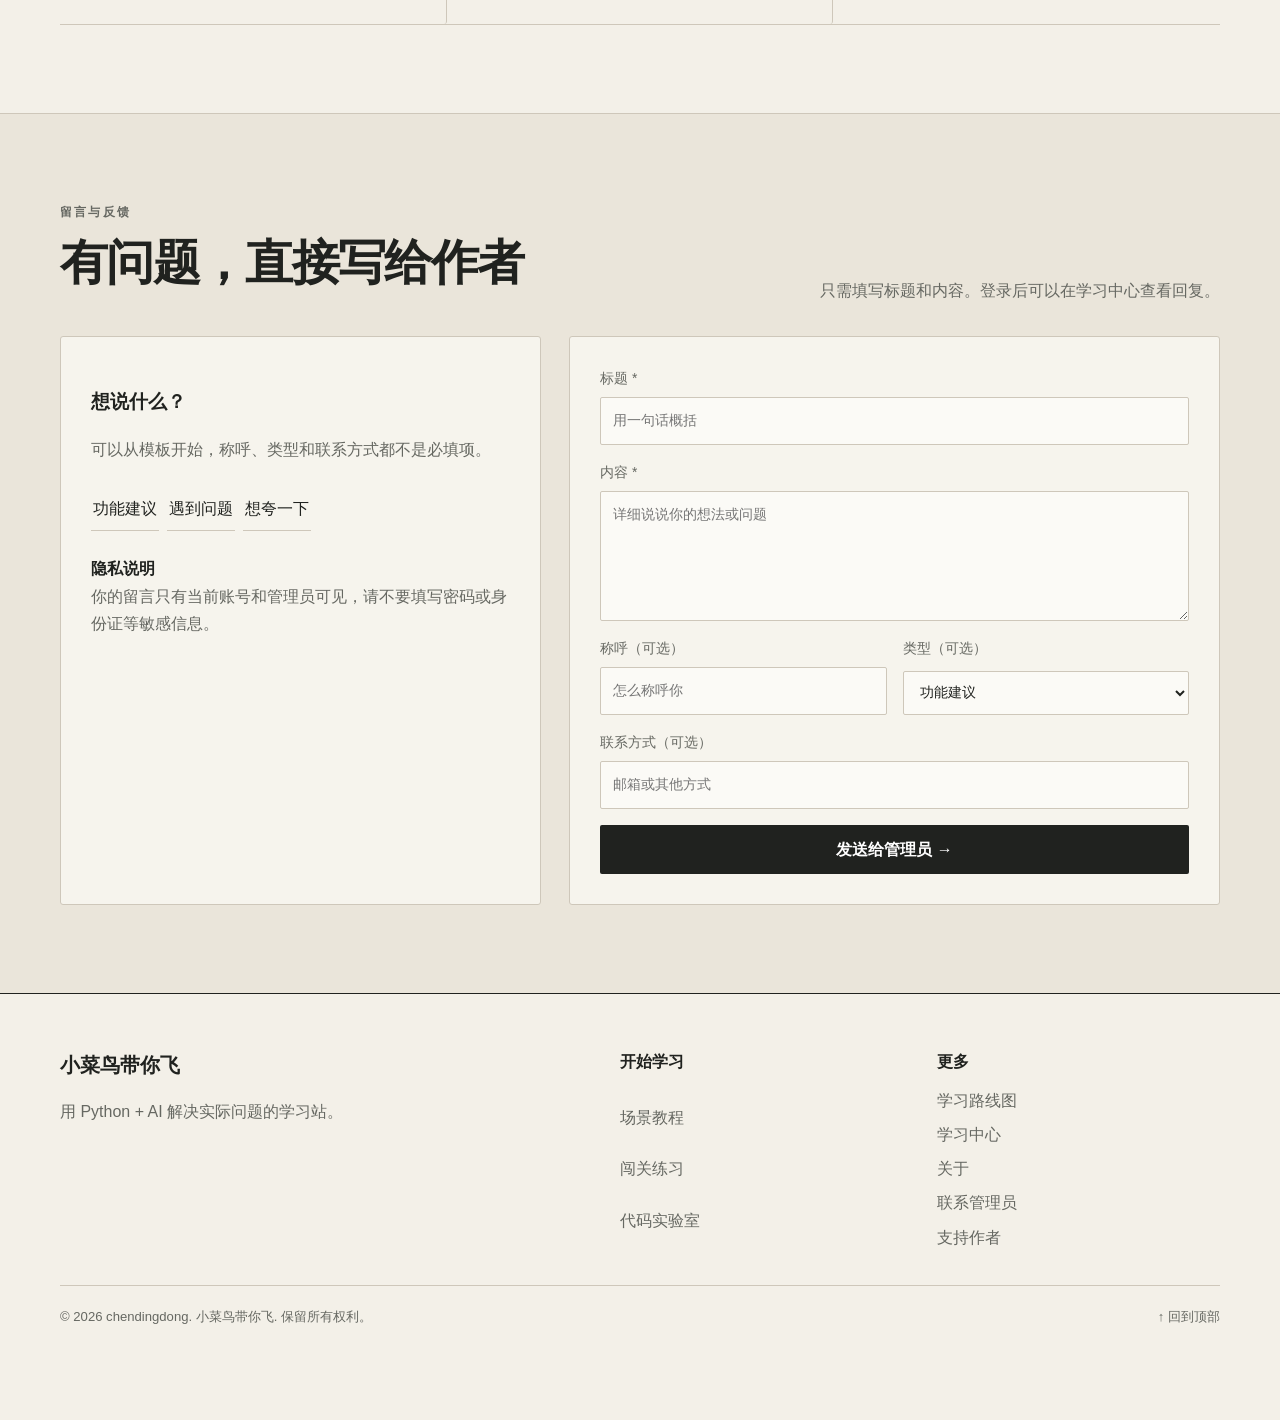
==== commit 1601cf96: "Align site with V4.1 mobile learning guide" ====
--- a/index.html
+++ b/index.html
@@ -22,7 +22,7 @@
       <a class="site-brand" href="index.html" aria-label="小菜鸟带你飞首页"><img src="assets/site-icon.png" alt="小菜鸟带你飞图标"><span>小菜鸟带你飞</span></a>
       <div class="site-links">
         <a class="active" href="index.html">首页</a><a href="scenes.html">能做什么</a><a href="tutorial.html">学</a><a href="quiz.html">练</a>
-        <a class="secondary-link" href="roadmap.html">路线图</a><a href="learning.html">我的</a><a href="#message">留言</a>
+        <a class="secondary-link" href="roadmap.html">路线图</a><a href="install.html">装到桌面</a><a href="learning.html">我的</a><a href="#message">留言</a>
       </div>
       <div class="nav-actions">
         <button class="icon-button" type="button" data-open-search aria-label="打开全站搜索">⌕</button>
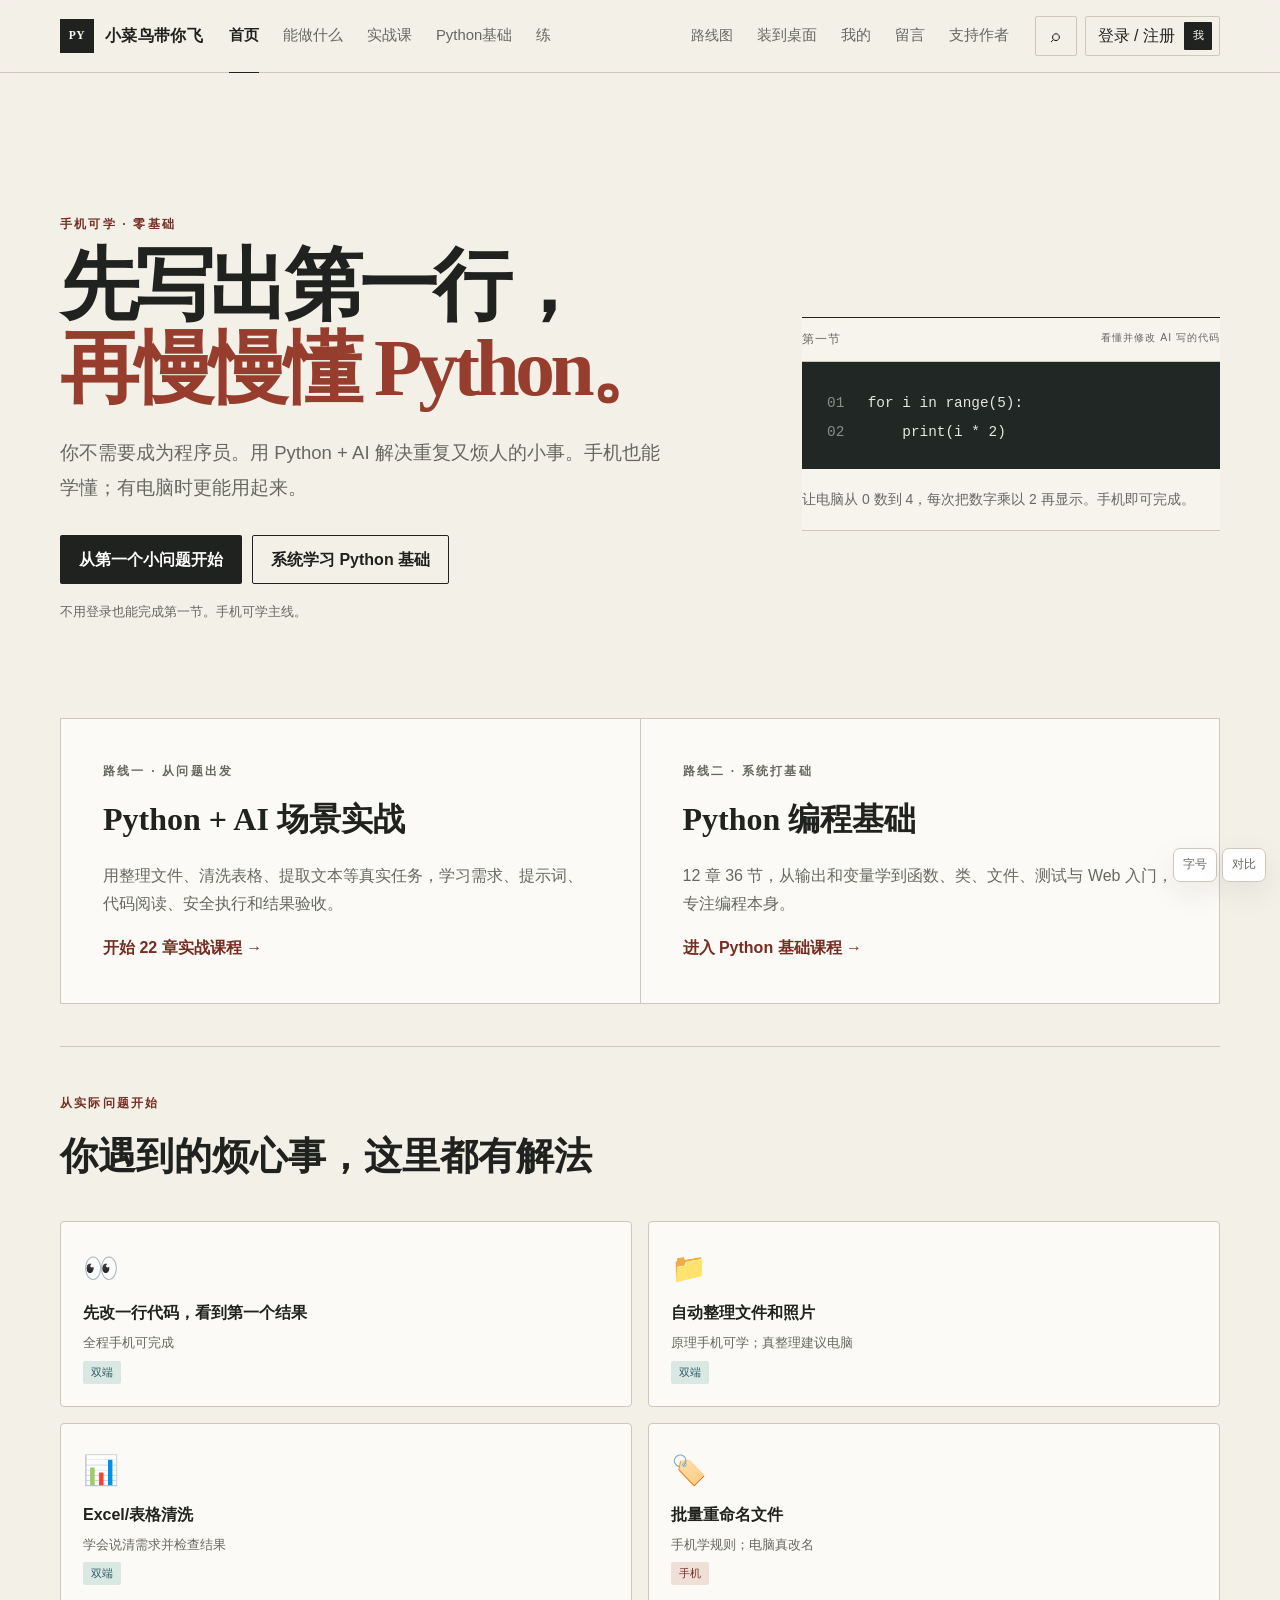
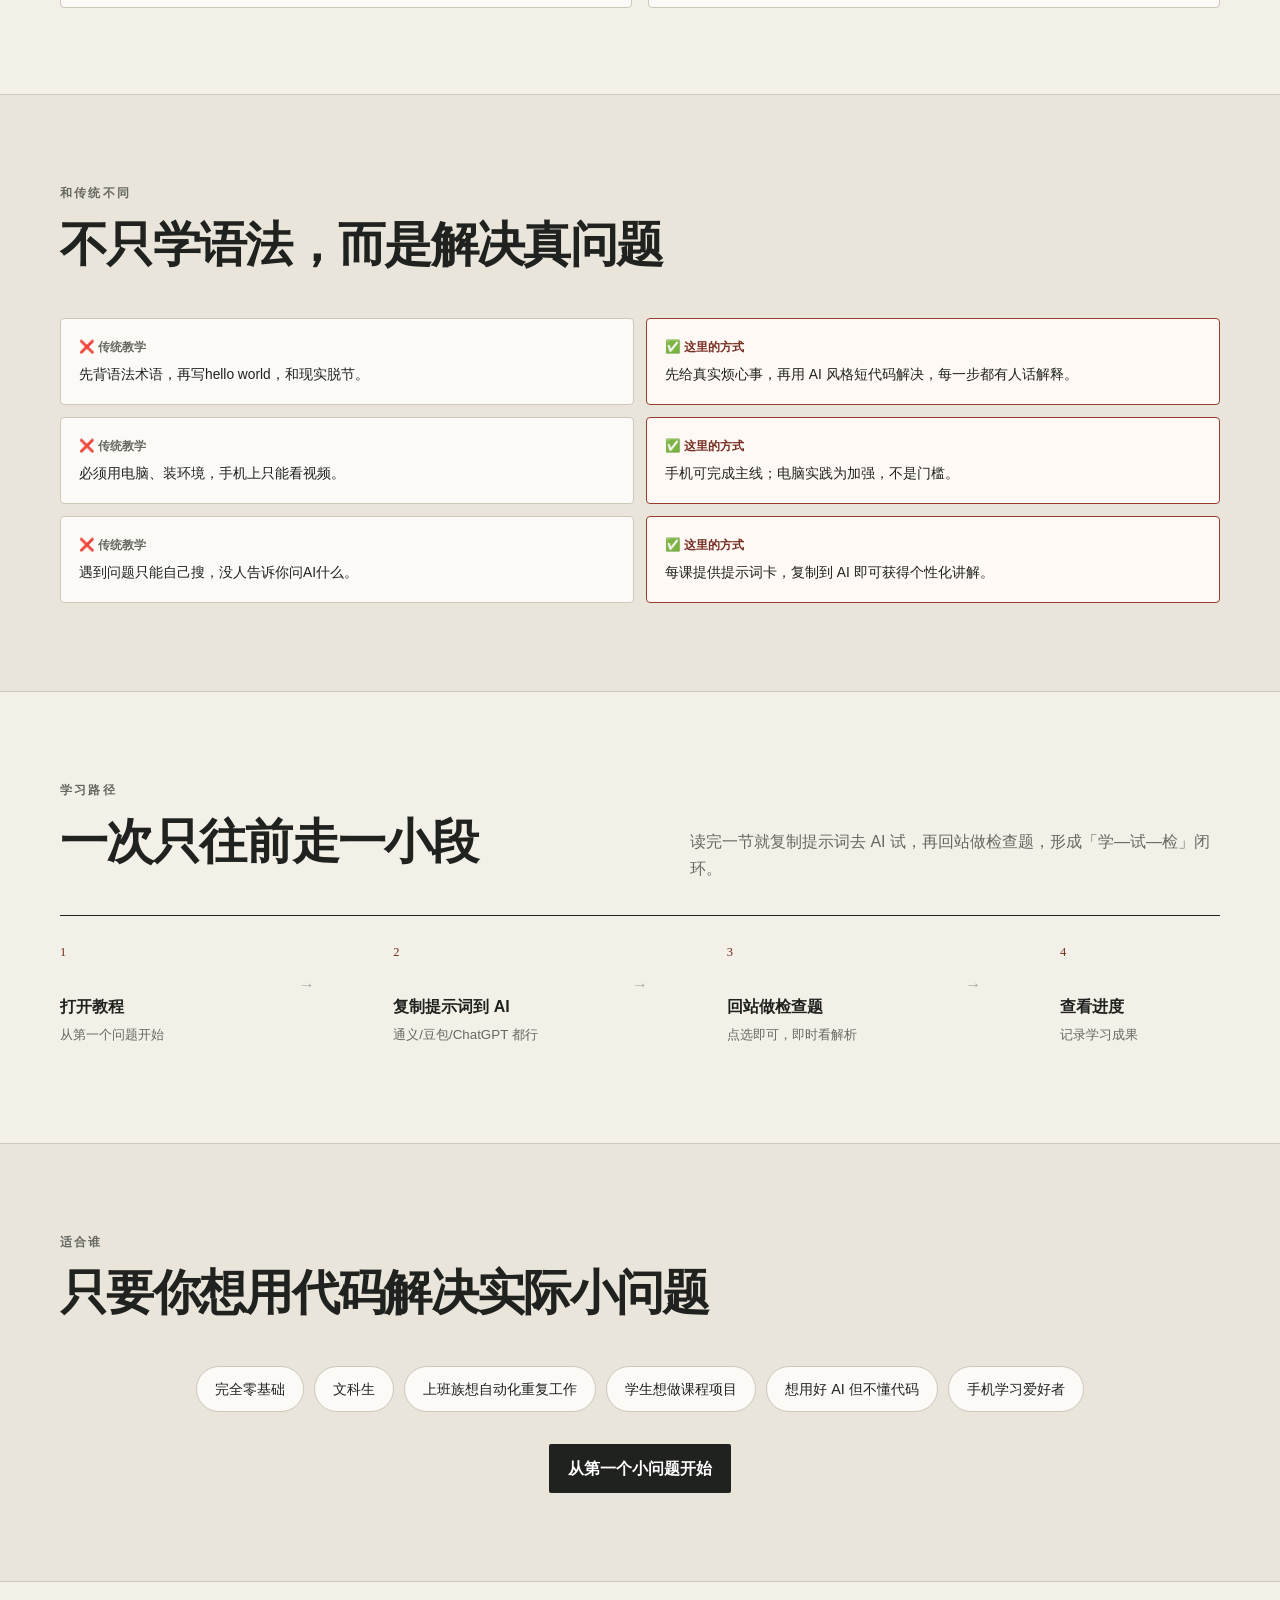
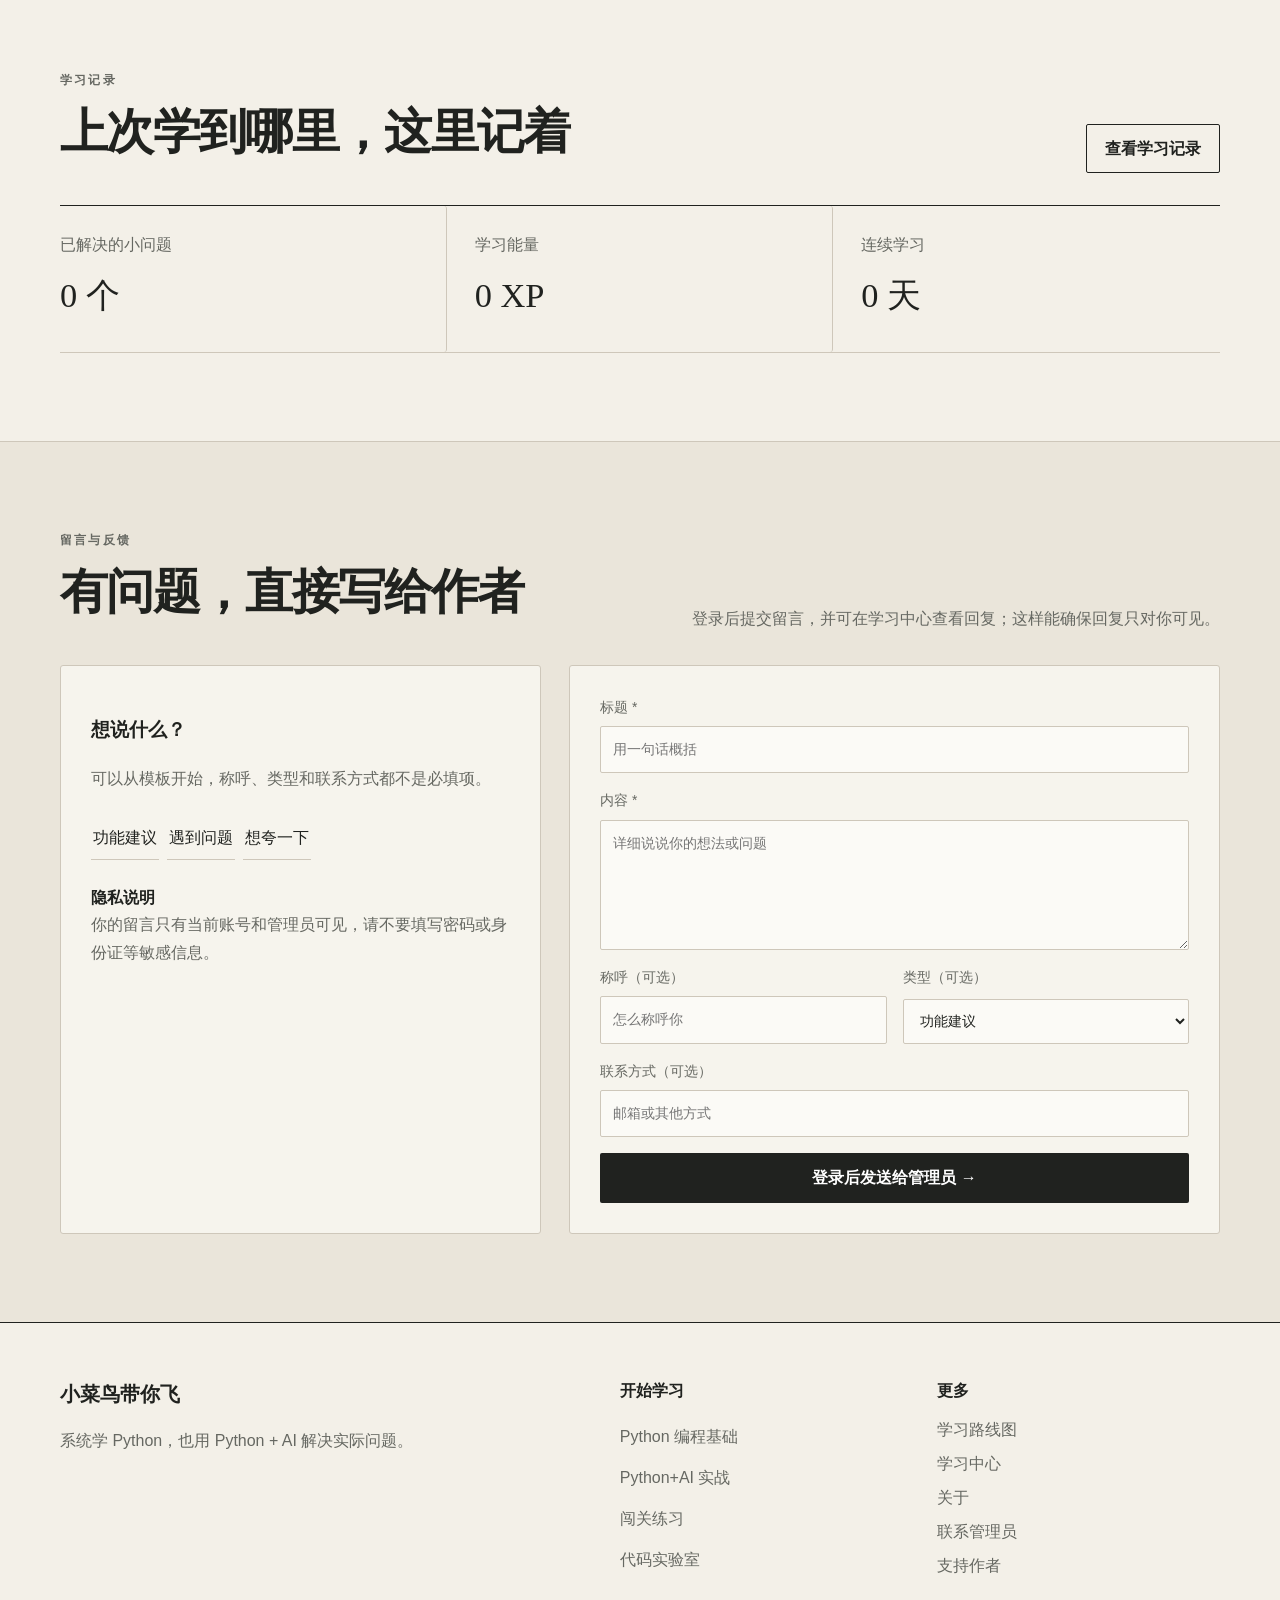
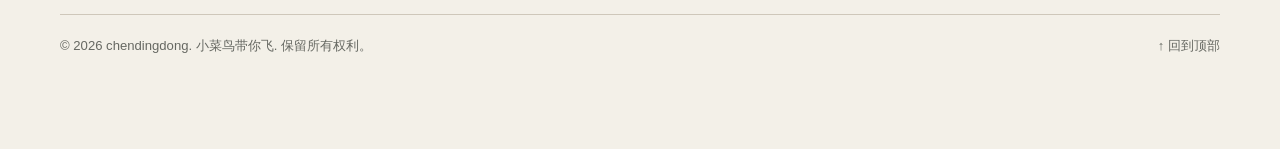
==== commit b1e73816: "Expand courses and add Python fundamentals track" ====
--- a/index.html
+++ b/index.html
@@ -21,7 +21,7 @@
     <nav class="site-nav shell" aria-label="主要导航">
       <a class="site-brand" href="index.html" aria-label="小菜鸟带你飞首页"><img src="assets/site-icon.png" alt="小菜鸟带你飞图标"><span>小菜鸟带你飞</span></a>
       <div class="site-links">
-        <a class="active" href="index.html">首页</a><a href="scenes.html">能做什么</a><a href="tutorial.html">学</a><a href="quiz.html">练</a>
+        <a class="active" href="index.html">首页</a><a href="scenes.html">能做什么</a><a href="tutorial.html">实战课</a><a href="python.html">Python基础</a><a href="quiz.html">练</a>
         <a class="secondary-link" href="roadmap.html">路线图</a><a href="install.html">装到桌面</a><a href="learning.html">我的</a><a href="#message">留言</a>
       </div>
       <div class="nav-actions">
@@ -41,7 +41,7 @@
         <p class="eyebrow">手机可学 · 零基础</p>
         <h1>先写出第一行，<br><em>再慢慢懂 Python。</em></h1>
         <p class="hero-lead">你不需要成为程序员。用 Python + AI 解决重复又烦人的小事。手机也能学懂；有电脑时更能用起来。</p>
-        <div class="hero-actions"><a class="primary" id="startLearning" href="tutorial.html?lesson=lesson-01"><span>从第一个小问题开始</span></a><a class="secondary" href="scenes.html">看看能解决哪些问题</a></div>
+        <div class="hero-actions"><a class="primary" id="startLearning" href="tutorial.html?lesson=v41-chapter-01"><span>从第一个小问题开始</span></a><a class="secondary" href="python.html">系统学习 Python 基础</a></div>
         <p class="trial-note">不用登录也能完成第一节。手机可学主线。</p>
       </div>
       <aside class="hero-note" aria-label="第一课代码展示">
@@ -52,15 +52,20 @@
       </aside>
     </section>
 
+    <section class="course-track-intro shell" aria-labelledby="trackTitle">
+      <article><p class="eyebrow">路线一 · 从问题出发</p><h2 id="trackTitle">Python + AI 场景实战</h2><p>用整理文件、清洗表格、提取文本等真实任务，学习需求、提示词、代码阅读、安全执行和结果验收。</p><a href="tutorial.html?lesson=v41-chapter-01">开始 22 章实战课程 →</a></article>
+      <article><p class="eyebrow">路线二 · 系统打基础</p><h2>Python 编程基础</h2><p>12 章 36 节，从输出和变量学到函数、类、文件、测试与 Web 入门，专注编程本身。</p><a href="python.html">进入 Python 基础课程 →</a></article>
+    </section>
+
     <!-- 场景 4 卡片 -->
     <section class="scene-cards-section shell" aria-labelledby="sceneCardsTitle">
       <header><p class="eyebrow">从实际问题开始</p><h2 id="sceneCardsTitle">你遇到的烦心事，这里都有解法</h2></header>
       <div class="scene-card-grid">
-        <a class="scene-card" href="tutorial.html?lesson=lesson-01">
+        <a class="scene-card" href="tutorial.html?lesson=v41-chapter-01">
           <span class="scene-icon">👀</span>
-          <h3>看懂并修改 AI 写的代码</h3>
+          <h3>先改一行代码，看到第一个结果</h3>
           <p class="scene-desc">全程手机可完成</p>
-          <span class="scene-tag mobile">手机</span>
+          <span class="scene-tag both">双端</span>
         </a>
         <a class="scene-card" href="scenes.html#scene-batch-file">
           <span class="scene-icon">📁</span>
@@ -142,7 +147,7 @@
           <span class="audience-tag">手机学习爱好者</span>
         </div>
         <div class="hero-actions" style="margin-top:32px;justify-content:center;">
-          <a class="primary" href="tutorial.html?lesson=lesson-01"><span>从第一个小问题开始</span></a>
+          <a class="primary" href="tutorial.html?lesson=v41-chapter-01"><span>从第一个小问题开始</span></a>
         </div>
       </div>
     </section>
@@ -158,7 +163,7 @@
     <!-- 留言 -->
     <section class="section-block alt" id="message">
       <div class="shell">
-        <div class="section-head"><div><p class="eyebrow">留言与反馈</p><h2>有问题，直接写给作者</h2></div><p>只需填写标题和内容。登录后可以在学习中心查看回复。</p></div>
+        <div class="section-head"><div><p class="eyebrow">留言与反馈</p><h2>有问题，直接写给作者</h2></div><p>登录后提交留言，并可在学习中心查看回复；这样能确保回复只对你可见。</p></div>
         <div class="message-layout">
           <article class="card message-intro"><h3>想说什么？</h3><p class="muted">可以从模板开始，称呼、类型和联系方式都不是必填项。</p><div class="template-buttons"><button type="button" data-message-template="功能建议">功能建议</button><button type="button" data-message-template="遇到问题">遇到问题</button><button type="button" data-message-template="想夸一下">想夸一下</button></div><p><b>隐私说明</b><br><span class="muted">你的留言只有当前账号和管理员可见，请不要填写密码或身份证等敏感信息。</span></p></article>
           <form class="card message-form form-grid" id="messageForm">
@@ -167,7 +172,7 @@
             <label><span>称呼（可选）</span><input id="messageName" maxlength="30" placeholder="怎么称呼你"></label>
             <label><span>类型（可选）</span><select id="messageType"><option>功能建议</option><option>遇到问题</option><option>想夸一下</option><option>其他反馈</option></select></label>
             <label class="full"><span>联系方式（可选）</span><input id="messageContact" maxlength="80" placeholder="邮箱或其他方式"></label>
-            <button class="primary full" id="submitMessage" type="submit">发送给管理员 →</button>
+            <button class="primary full" id="submitMessage" type="submit">登录后发送给管理员 →</button>
           </form>
         </div>
       </div>
@@ -176,7 +181,7 @@
 
   <div class="announcement-dialog" id="announcementDialog" aria-hidden="true" hidden><div class="announcement-backdrop" data-close-announcement></div><section role="dialog" aria-modal="true" aria-labelledby="announcementDialogTitle"><button class="dialog-close" type="button" data-close-announcement aria-label="关闭公告详情">×</button><p class="eyebrow">站点公告</p><h2 id="announcementDialogTitle"></h2><time id="announcementDialogTime"></time><article id="announcementFullContent"></article></section></div>
 
-  <footer class="site-footer"><div class="shell"><div class="footer-grid"><div><div class="footer-brand">小菜鸟带你飞</div><p>用 Python + AI 解决实际问题的学习站。</p></div><div class="footer-links"><b>开始学习</b><a href="tutorial.html">场景教程</a><a href="quiz.html">闯关练习</a><a href="lab.html">代码实验室</a></div><div class="footer-links"><b>更多</b><a href="roadmap.html">学习路线图</a><a href="learning.html">学习中心</a><a href="about.html">关于</a><a href="#message">联系管理员</a></div></div><div class="footer-bottom"><span>© 2026 chendingdong. 小菜鸟带你飞. 保留所有权利。</span><a href="#main">↑ 回到顶部</a></div></div></footer>
+  <footer class="site-footer"><div class="shell"><div class="footer-grid"><div><div class="footer-brand">小菜鸟带你飞</div><p>系统学 Python，也用 Python + AI 解决实际问题。</p></div><div class="footer-links"><b>开始学习</b><a href="python.html">Python 编程基础</a><a href="tutorial.html">Python+AI 实战</a><a href="quiz.html">闯关练习</a><a href="lab.html">代码实验室</a></div><div class="footer-links"><b>更多</b><a href="roadmap.html">学习路线图</a><a href="learning.html">学习中心</a><a href="about.html">关于</a><a href="#message">联系管理员</a></div></div><div class="footer-bottom"><span>© 2026 chendingdong. 小菜鸟带你飞. 保留所有权利。</span><a href="#main">↑ 回到顶部</a></div></div></footer>
 
   <div class="admin-panel" id="adminPanel" aria-hidden="true"><div class="admin-backdrop" data-close-admin></div><section class="admin-drawer"><div class="admin-head"><div><p class="eyebrow">管理员后台</p><h2>内容、数据与留言管理</h2></div><button class="icon-button" data-close-admin type="button" aria-label="关闭管理员后台">×</button></div><div class="admin-tabs"><button class="active" data-admin-tab="analytics" type="button">数据看板</button><button data-admin-tab="questions" type="button">题库管理</button><button data-admin-tab="course" type="button">课程管理</button><button data-admin-tab="messages" type="button">用户留言</button><button data-admin-tab="announcements" type="button">站点公告</button></div>
     <div class="admin-view active" id="adminAnalytics"><div class="analytics-toolbar"><div><p class="eyebrow">站点数据</p><h3>访问与学习概况</h3></div><label><span>统计周期</span><select id="analyticsDays"><option value="7">近 7 天</option><option value="30" selected>近 30 天</option><option value="90">近 90 天</option></select></label><button class="secondary" id="refreshAnalytics" type="button">刷新数据</button></div><div class="analytics-stats" id="analyticsStats"><p class="empty-state">正在读取数据…</p></div><div class="analytics-chart-wrap"><div class="analytics-chart-head"><div><h3>访问趋势</h3><p>每日访问量与独立访客</p></div><span id="analyticsChartHint"></span></div><div class="analytics-chart" id="analyticsChart" role="img" aria-label="每日访问量趋势图"></div></div><div class="analytics-lower"><section><div class="analytics-section-head"><h3>热门页面</h3><span>按访问量排序</span></div><div class="analytics-pages" id="analyticsPages"></div></section><section><div class="analytics-section-head"><h3>最近访问</h3><span>最近 12 条</span></div><div class="analytics-recent" id="analyticsRecent"></div></section></div></div>
@@ -190,7 +195,6 @@
   <script src="supabase-config.js?v=20260725"></script>
   <script src="site.js?v=20260725-notifications"></script>
   <script src="home.js?v=20260725-announcement"></script>
-  <script src="admin.js?v=20260725-announcement"></script>
 
 <script>
 if ('serviceWorker' in navigator) {
--- a/site.css
+++ b/site.css
@@ -330,7 +330,7 @@
 .onboard-tasks div.done { color: var(--success); }
 @keyframes pop { from { opacity: 0; transform: scale(.94); } }
 
-.learning-overview { display: grid; grid-template-columns: repeat(4, 1fr); margin-top: 34px; border-top: 1px solid var(--text); border-bottom: 1px solid var(--line); }
+.learning-overview { display: grid; grid-template-columns: repeat(5, 1fr); margin-top: 34px; border-top: 1px solid var(--text); border-bottom: 1px solid var(--line); }
 .metric-card { padding: 22px; }
 .metric-card { border-width: 0 1px 0 0; background: transparent; }
 .metric-card:last-child { border-right: 0; }
@@ -560,6 +560,9 @@
 .result-block { padding: 16px; border-left: 3px solid var(--success); background: #f0f7f2; }
 .code-block pre { padding: 16px; background: var(--editor); color: #e7e6df; border-radius: 3px; overflow-x: auto; line-height: 1.8; font-size: .9rem; }
 .lesson-plain-talk { margin-top: 10px; padding: 12px; border: 1px solid var(--line); border-radius: 3px; background: var(--surface); font-size: .9rem; }
+.lesson-output { margin-top: 12px; padding: 14px 16px; color: #dfe7f4; background: #151a18; }
+.lesson-output b { display: block; margin-bottom: 7px; color: #9ca69f; font-size: .76rem; letter-spacing: .08em; }
+.lesson-output pre { margin: 0; overflow: auto; color: #e8e7df; white-space: pre-wrap; }
 .prompt-card-block { padding: 16px; border: 1px solid #d4c5a8; border-radius: 4px; background: #fcf9f2; }
 .prompt-example { margin-bottom: 12px; }
 .prompt-example.bad { opacity: .7; }
@@ -588,6 +591,43 @@
 .iq-result.wrong { color: var(--danger); }
 .iq-explain { font-size: .85rem; color: var(--muted); margin: 0; }
 
+/* 独立 Python 编程基础课程 */
+.course-track-intro { display: grid; grid-template-columns: repeat(2, minmax(0, 1fr)); gap: 1px; margin-bottom: 42px; border: 1px solid var(--line); background: var(--line); }
+.course-track-intro article { padding: clamp(24px, 4vw, 42px); background: var(--surface); }
+.course-track-intro h2 { margin: 0 0 12px; font-size: clamp(1.45rem, 3vw, 2rem); }
+.course-track-intro p { color: var(--muted); line-height: 1.75; }
+.course-track-intro a { color: var(--brand-dark); font-weight: 700; }
+.python-course-layout { display: grid; grid-template-columns: minmax(270px, .74fr) minmax(0, 1.75fr); align-items: start; gap: 22px; padding-bottom: 80px; }
+.python-catalog { position: sticky; top: 92px; max-height: calc(100vh - 112px); overflow: auto; padding: 16px; }
+.python-chapter { border-top: 1px solid var(--line); }
+.python-chapter:first-child { border-top: 0; }
+.python-chapter-toggle { display: grid; grid-template-columns: 38px 1fr auto; align-items: center; gap: 10px; width: 100%; padding: 14px 4px; border: 0; color: var(--text); text-align: left; background: transparent; }
+.python-chapter-toggle > i { display: grid; width: 34px; height: 34px; place-items: center; color: var(--brand-dark); border: 1px solid var(--line); font-family: Georgia, serif; font-size: .75rem; font-style: normal; }
+.python-chapter-toggle b, .python-chapter-toggle small { display: block; }
+.python-chapter-toggle small { margin-top: 2px; color: var(--muted); }
+.python-chapter-toggle em { color: var(--muted); font-size: .72rem; font-style: normal; }
+.python-section-list { display: none; padding: 0 0 12px 48px; }
+.python-chapter.open .python-section-list { display: grid; }
+.python-section-list button { display: flex; justify-content: space-between; gap: 8px; padding: 9px 10px; border: 0; color: var(--muted); text-align: left; background: transparent; }
+.python-section-list button.active { color: var(--brand-dark); background: var(--brand-soft); }
+.python-section-list button.done > i { color: var(--success); }
+.python-section-list button > i { font-style: normal; }
+.python-example { margin: 30px 0; padding: 0 0 18px; color: #dfe7f4; background: var(--editor); }
+.python-example-head { display: flex; align-items: center; justify-content: space-between; gap: 12px; padding: 12px 16px; background: rgba(255,255,255,.06); }
+.python-example-head h3 { margin: 0; color: #fff; font-size: 1rem; }
+.python-example-head .secondary { color: #fff; border-color: rgba(255,255,255,.28); }
+.python-example > pre { margin: 0; padding: 20px; overflow: auto; line-height: 1.75; }
+.python-example > p, .python-example > a { margin-right: 18px; margin-left: 18px; }
+.python-example > a { color: #fff; }
+.python-practices { margin: 34px 0; }
+.python-practices > h3 { margin-top: 0; }
+#pythonPracticeList { display: grid; gap: 14px; }
+.python-practice-card { padding: 18px; border: 1px solid var(--line); background: var(--surface-alt); }
+.python-practice-card > span { color: var(--brand-dark); font-size: .76rem; font-weight: 700; letter-spacing: .08em; }
+.python-practice-card p { line-height: 1.7; }
+.python-practice-card textarea { min-height: 110px; width: 100%; resize: vertical; }
+.python-practice-card pre { overflow: auto; padding: 14px; color: #e8e7df; background: var(--editor); }
+
 @media (prefers-reduced-motion: reduce) {
   *, *::before, *::after { scroll-behavior: auto !important; animation-duration: .01ms !important; animation-iteration-count: 1 !important; transition-duration: .01ms !important; }
 }
@@ -600,6 +640,8 @@
   .site-links a.secondary-link { margin-left: 0; }
   .site-links a.active::after { display: none; }
   .home-hero { grid-template-columns: 1fr; align-items: start; }
+  .python-course-layout { grid-template-columns: 1fr; }
+  .python-catalog { position: static; max-height: none; }
   .hero-note { max-width: 620px; }
   .learning-entry { grid-template-columns: 1fr; gap: 28px; }
   .learning-overview { grid-template-columns: repeat(2, 1fr); }
@@ -619,6 +661,9 @@
   .site-brand span { display: none; }
   .account-button > span { display: none; }
   .home-hero { gap: 48px; padding: 66px 0 58px; }
+  .course-track-intro { grid-template-columns: 1fr; }
+  .python-course-layout { gap: 14px; padding-bottom: 56px; }
+  .python-section-list { padding-left: 18px; }
   .announcement-content { grid-template-columns: 1fr auto; gap: 4px 12px; }
   .announcement-content > span { grid-column: 1 / -1; }
   .announcement-trigger { grid-template-columns: 1fr; gap: 2px; }
@@ -683,3 +728,19 @@
   .roadmap::before { left: 24px; }
   .stage i { margin-left: 7px; }
 }
+/* Mobile install guide */
+.install-hero{padding:70px 0;background:linear-gradient(135deg,#f3f0e8 0%,#fff8f3 100%);border-bottom:1px solid var(--border)}
+.install-hero-inner{display:grid;grid-template-columns:1.15fr .85fr;align-items:center;gap:70px}
+.install-hero h1{font-size:clamp(42px,6vw,78px);line-height:1.05;margin:12px 0 22px}.install-hero h1 em{color:var(--accent);font-style:normal}
+.install-hero p{max-width:620px;font-size:18px;line-height:1.8}.install-hero-inner>img{width:min(100%,310px);justify-self:center;border-radius:34px;box-shadow:0 24px 60px rgba(36,37,33,.18)}
+.install-jump{display:flex;gap:10px;margin-top:28px;flex-wrap:wrap}.install-jump a{padding:10px 18px;border:1px solid var(--border);border-radius:999px;background:#fff;font-weight:700}
+.install-platform{padding-top:80px;padding-bottom:90px;scroll-margin-top:90px}.install-platform-alt{background:#ebe7de;padding:80px 0 90px}
+.install-platform-head{display:flex;align-items:flex-start;gap:22px;margin-bottom:36px}.install-platform-head>span{display:grid;place-items:center;width:54px;height:54px;border-radius:16px;background:var(--accent);color:#fff;font-size:20px;font-weight:800;flex:0 0 auto}
+.install-platform-head h2{font-size:clamp(28px,4vw,44px);margin:2px 0 8px}.install-platform-head p{margin:0;color:var(--muted)}
+.install-steps{display:grid;grid-template-columns:repeat(4,1fr);gap:22px}.install-steps-three{grid-template-columns:repeat(3,1fr);max-width:980px;margin:auto}
+.install-steps figure{margin:0;background:#fff;border:1px solid rgba(36,37,33,.12);border-radius:24px;overflow:hidden;box-shadow:0 12px 32px rgba(36,37,33,.08)}
+.install-steps img{display:block;width:100%;aspect-ratio:1/2;object-fit:cover;object-position:top;background:#f5f5f7}
+.install-steps figcaption{display:flex;gap:12px;padding:18px 16px 20px;line-height:1.55}.install-steps figcaption b{display:grid;place-items:center;width:28px;height:28px;border-radius:50%;background:var(--accent);color:#fff;flex:0 0 auto}.install-steps figcaption strong{display:block;margin-bottom:3px}
+.install-help{padding:55px 0;background:#20221f;color:#fff}.install-help-inner{display:flex;justify-content:space-between;align-items:center;gap:35px}.install-help h2{font-size:32px;margin:6px 0 10px}.install-help p{margin:0;color:#d9d7cf}.install-help .primary{white-space:nowrap}
+@media(max-width:850px){.install-hero{padding:45px 0}.install-hero-inner{grid-template-columns:1fr;gap:32px}.install-hero-inner>img{width:230px}.install-steps,.install-steps-three{grid-template-columns:repeat(2,1fr)}.install-help-inner{align-items:flex-start;flex-direction:column}}
+@media(max-width:520px){.install-hero h1{font-size:42px}.install-platform,.install-platform-alt{padding-top:55px;padding-bottom:60px}.install-platform-head{gap:14px}.install-platform-head>span{width:44px;height:44px;border-radius:13px}.install-steps,.install-steps-three{grid-template-columns:1fr;gap:18px}.install-steps figure{display:grid;grid-template-columns:42% 58%;border-radius:18px}.install-steps img{aspect-ratio:1/2}.install-steps figcaption{align-self:center;padding:14px 12px}.install-help{padding:42px 0}}
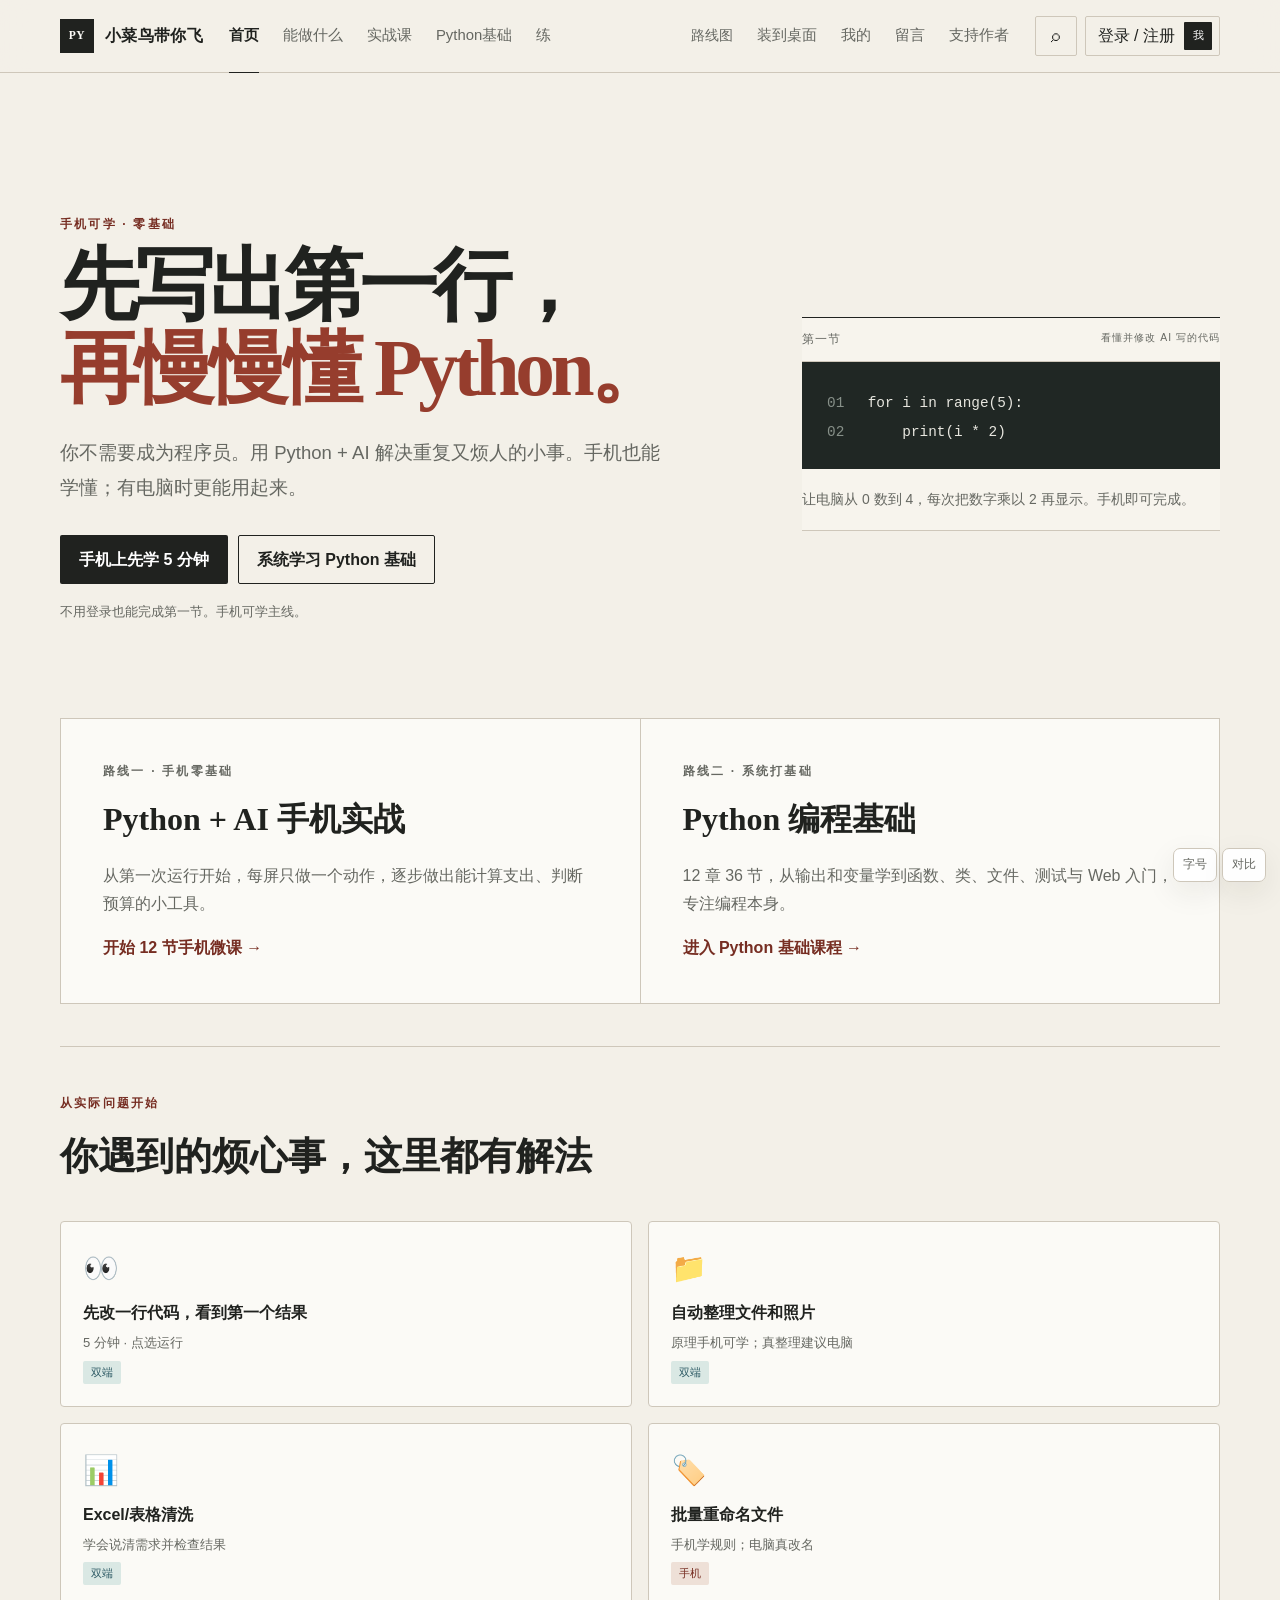
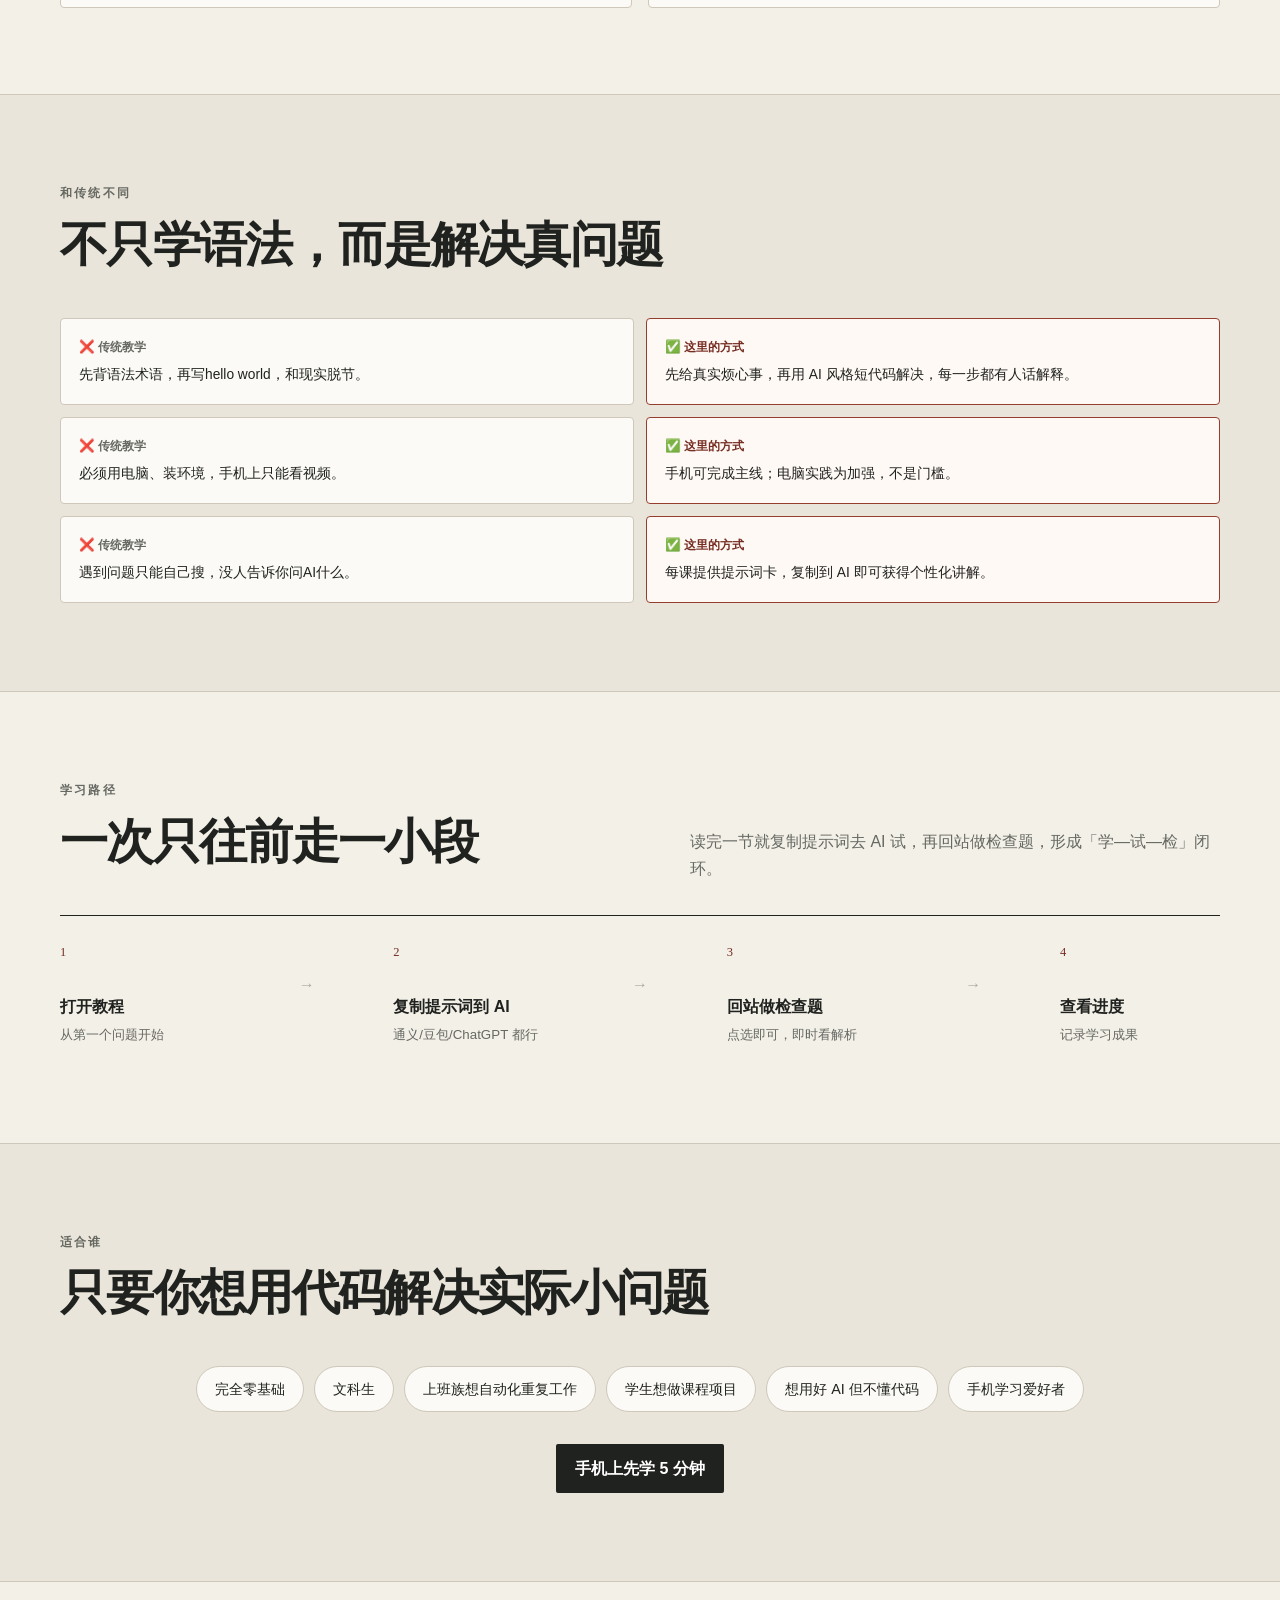
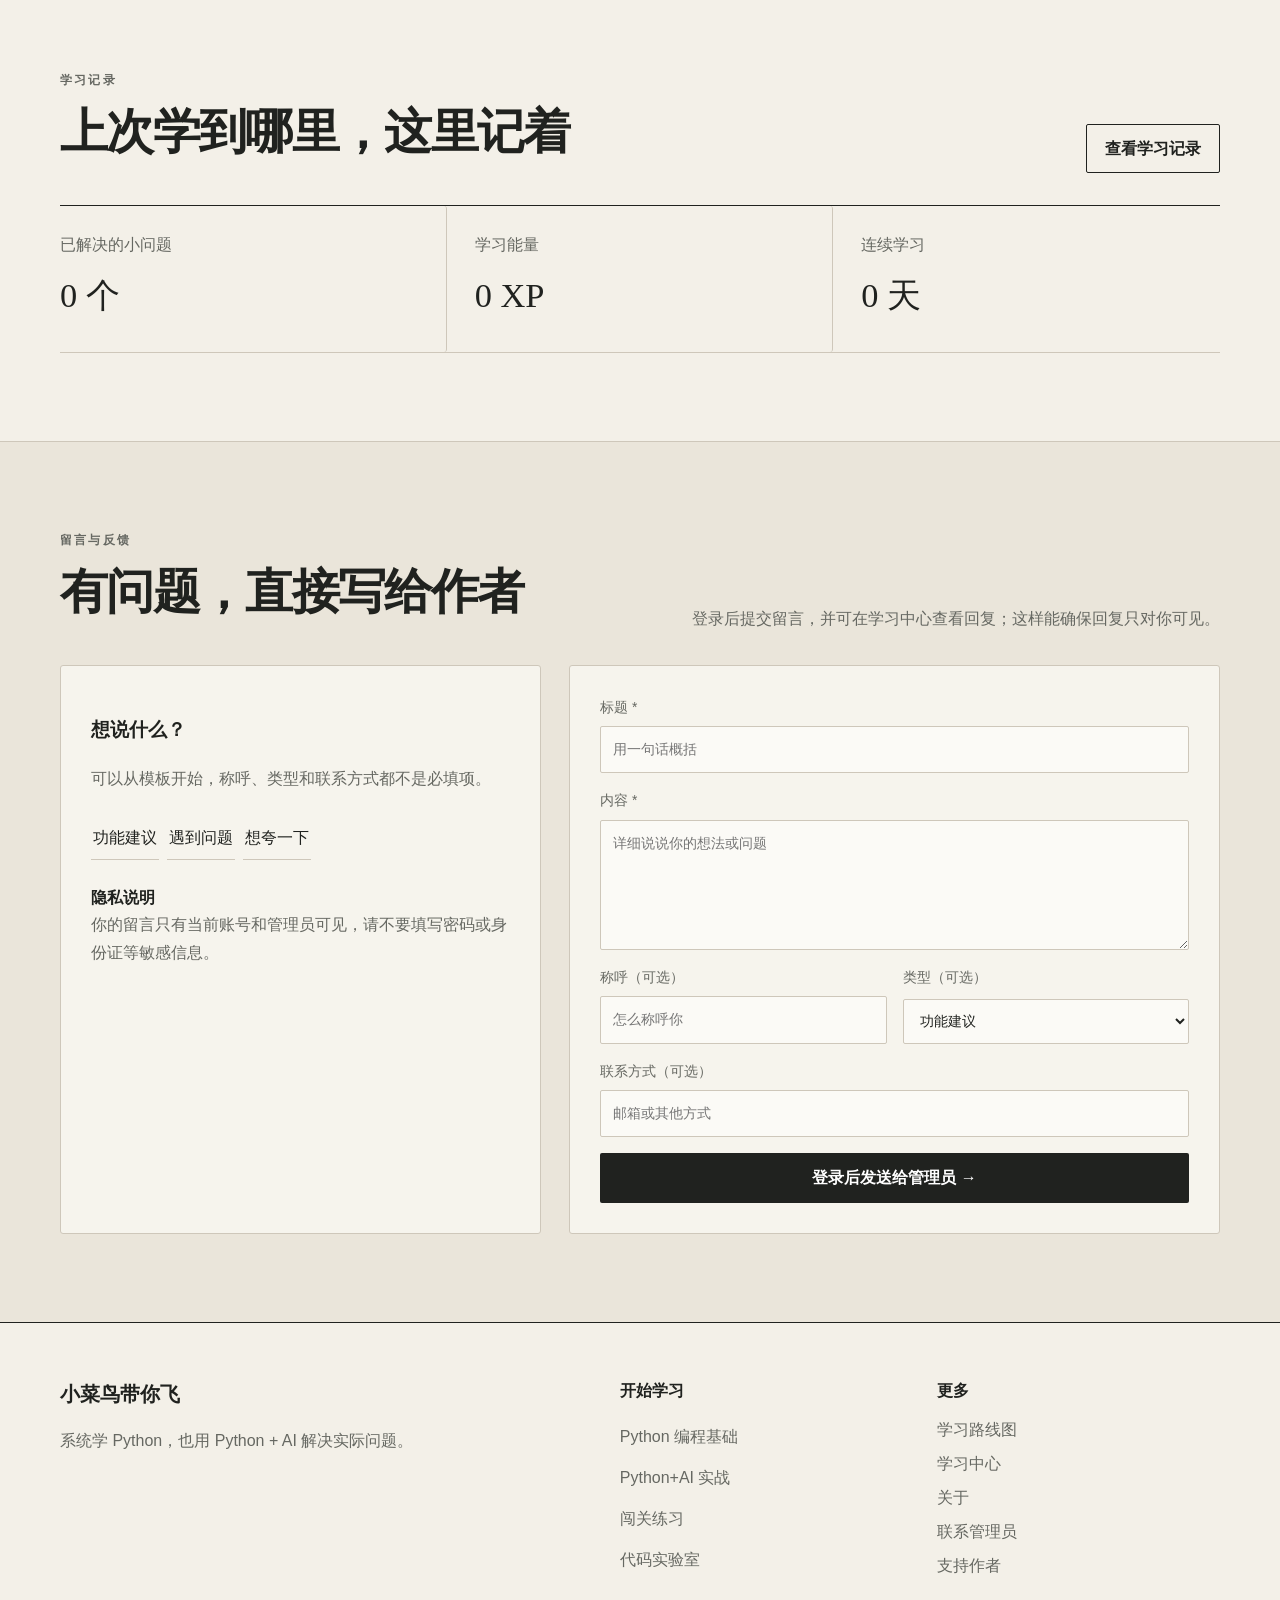
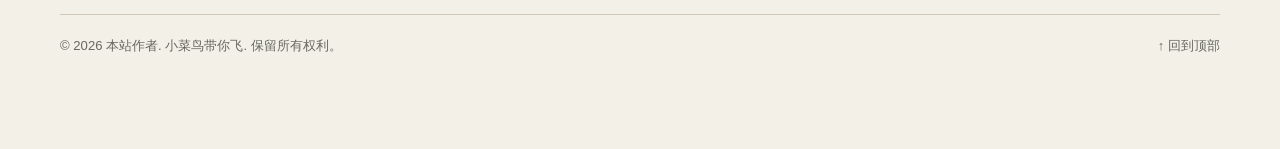
==== commit f544348d: "Rebuild practical course for mobile beginners" ====
--- a/index.html
+++ b/index.html
@@ -41,7 +41,7 @@
         <p class="eyebrow">手机可学 · 零基础</p>
         <h1>先写出第一行，<br><em>再慢慢懂 Python。</em></h1>
         <p class="hero-lead">你不需要成为程序员。用 Python + AI 解决重复又烦人的小事。手机也能学懂；有电脑时更能用起来。</p>
-        <div class="hero-actions"><a class="primary" id="startLearning" href="tutorial.html?lesson=v41-chapter-01"><span>从第一个小问题开始</span></a><a class="secondary" href="python.html">系统学习 Python 基础</a></div>
+        <div class="hero-actions"><a class="primary" id="startLearning" href="tutorial.html?lesson=mobile-lesson-01"><span>手机上先学 5 分钟</span></a><a class="secondary" href="python.html">系统学习 Python 基础</a></div>
         <p class="trial-note">不用登录也能完成第一节。手机可学主线。</p>
       </div>
       <aside class="hero-note" aria-label="第一课代码展示">
@@ -53,7 +53,7 @@
     </section>
 
     <section class="course-track-intro shell" aria-labelledby="trackTitle">
-      <article><p class="eyebrow">路线一 · 从问题出发</p><h2 id="trackTitle">Python + AI 场景实战</h2><p>用整理文件、清洗表格、提取文本等真实任务，学习需求、提示词、代码阅读、安全执行和结果验收。</p><a href="tutorial.html?lesson=v41-chapter-01">开始 22 章实战课程 →</a></article>
+      <article><p class="eyebrow">路线一 · 手机零基础</p><h2 id="trackTitle">Python + AI 手机实战</h2><p>从第一次运行开始，每屏只做一个动作，逐步做出能计算支出、判断预算的小工具。</p><a href="tutorial.html?lesson=mobile-lesson-01">开始 12 节手机微课 →</a></article>
       <article><p class="eyebrow">路线二 · 系统打基础</p><h2>Python 编程基础</h2><p>12 章 36 节，从输出和变量学到函数、类、文件、测试与 Web 入门，专注编程本身。</p><a href="python.html">进入 Python 基础课程 →</a></article>
     </section>
 
@@ -61,10 +61,10 @@
     <section class="scene-cards-section shell" aria-labelledby="sceneCardsTitle">
       <header><p class="eyebrow">从实际问题开始</p><h2 id="sceneCardsTitle">你遇到的烦心事，这里都有解法</h2></header>
       <div class="scene-card-grid">
-        <a class="scene-card" href="tutorial.html?lesson=v41-chapter-01">
+        <a class="scene-card" href="tutorial.html?lesson=mobile-lesson-01">
           <span class="scene-icon">👀</span>
           <h3>先改一行代码，看到第一个结果</h3>
-          <p class="scene-desc">全程手机可完成</p>
+          <p class="scene-desc">5 分钟 · 点选运行</p>
           <span class="scene-tag both">双端</span>
         </a>
         <a class="scene-card" href="scenes.html#scene-batch-file">
@@ -147,7 +147,7 @@
           <span class="audience-tag">手机学习爱好者</span>
         </div>
         <div class="hero-actions" style="margin-top:32px;justify-content:center;">
-          <a class="primary" href="tutorial.html?lesson=v41-chapter-01"><span>从第一个小问题开始</span></a>
+          <a class="primary" href="tutorial.html?lesson=mobile-lesson-01"><span>手机上先学 5 分钟</span></a>
         </div>
       </div>
     </section>
@@ -181,7 +181,7 @@
 
   <div class="announcement-dialog" id="announcementDialog" aria-hidden="true" hidden><div class="announcement-backdrop" data-close-announcement></div><section role="dialog" aria-modal="true" aria-labelledby="announcementDialogTitle"><button class="dialog-close" type="button" data-close-announcement aria-label="关闭公告详情">×</button><p class="eyebrow">站点公告</p><h2 id="announcementDialogTitle"></h2><time id="announcementDialogTime"></time><article id="announcementFullContent"></article></section></div>
 
-  <footer class="site-footer"><div class="shell"><div class="footer-grid"><div><div class="footer-brand">小菜鸟带你飞</div><p>系统学 Python，也用 Python + AI 解决实际问题。</p></div><div class="footer-links"><b>开始学习</b><a href="python.html">Python 编程基础</a><a href="tutorial.html">Python+AI 实战</a><a href="quiz.html">闯关练习</a><a href="lab.html">代码实验室</a></div><div class="footer-links"><b>更多</b><a href="roadmap.html">学习路线图</a><a href="learning.html">学习中心</a><a href="about.html">关于</a><a href="#message">联系管理员</a></div></div><div class="footer-bottom"><span>© 2026 chendingdong. 小菜鸟带你飞. 保留所有权利。</span><a href="#main">↑ 回到顶部</a></div></div></footer>
+  <footer class="site-footer"><div class="shell"><div class="footer-grid"><div><div class="footer-brand">小菜鸟带你飞</div><p>系统学 Python，也用 Python + AI 解决实际问题。</p></div><div class="footer-links"><b>开始学习</b><a href="python.html">Python 编程基础</a><a href="tutorial.html">Python+AI 实战</a><a href="quiz.html">闯关练习</a><a href="lab.html">代码实验室</a></div><div class="footer-links"><b>更多</b><a href="roadmap.html">学习路线图</a><a href="learning.html">学习中心</a><a href="about.html">关于</a><a href="#message">联系管理员</a></div></div><div class="footer-bottom"><span>© 2026 本站作者. 小菜鸟带你飞. 保留所有权利。</span><a href="#main">↑ 回到顶部</a></div></div></footer>
 
   <div class="admin-panel" id="adminPanel" aria-hidden="true"><div class="admin-backdrop" data-close-admin></div><section class="admin-drawer"><div class="admin-head"><div><p class="eyebrow">管理员后台</p><h2>内容、数据与留言管理</h2></div><button class="icon-button" data-close-admin type="button" aria-label="关闭管理员后台">×</button></div><div class="admin-tabs"><button class="active" data-admin-tab="analytics" type="button">数据看板</button><button data-admin-tab="questions" type="button">题库管理</button><button data-admin-tab="course" type="button">课程管理</button><button data-admin-tab="messages" type="button">用户留言</button><button data-admin-tab="announcements" type="button">站点公告</button></div>
     <div class="admin-view active" id="adminAnalytics"><div class="analytics-toolbar"><div><p class="eyebrow">站点数据</p><h3>访问与学习概况</h3></div><label><span>统计周期</span><select id="analyticsDays"><option value="7">近 7 天</option><option value="30" selected>近 30 天</option><option value="90">近 90 天</option></select></label><button class="secondary" id="refreshAnalytics" type="button">刷新数据</button></div><div class="analytics-stats" id="analyticsStats"><p class="empty-state">正在读取数据…</p></div><div class="analytics-chart-wrap"><div class="analytics-chart-head"><div><h3>访问趋势</h3><p>每日访问量与独立访客</p></div><span id="analyticsChartHint"></span></div><div class="analytics-chart" id="analyticsChart" role="img" aria-label="每日访问量趋势图"></div></div><div class="analytics-lower"><section><div class="analytics-section-head"><h3>热门页面</h3><span>按访问量排序</span></div><div class="analytics-pages" id="analyticsPages"></div></section><section><div class="analytics-section-head"><h3>最近访问</h3><span>最近 12 条</span></div><div class="analytics-recent" id="analyticsRecent"></div></section></div></div>
--- a/site.css
+++ b/site.css
@@ -744,3 +744,155 @@
 .install-help{padding:55px 0;background:#20221f;color:#fff}.install-help-inner{display:flex;justify-content:space-between;align-items:center;gap:35px}.install-help h2{font-size:32px;margin:6px 0 10px}.install-help p{margin:0;color:#d9d7cf}.install-help .primary{white-space:nowrap}
 @media(max-width:850px){.install-hero{padding:45px 0}.install-hero-inner{grid-template-columns:1fr;gap:32px}.install-hero-inner>img{width:230px}.install-steps,.install-steps-three{grid-template-columns:repeat(2,1fr)}.install-help-inner{align-items:flex-start;flex-direction:column}}
 @media(max-width:520px){.install-hero h1{font-size:42px}.install-platform,.install-platform-alt{padding-top:55px;padding-bottom:60px}.install-platform-head{gap:14px}.install-platform-head>span{width:44px;height:44px;border-radius:13px}.install-steps,.install-steps-three{grid-template-columns:1fr;gap:18px}.install-steps figure{display:grid;grid-template-columns:42% 58%;border-radius:18px}.install-steps img{aspect-ratio:1/2}.install-steps figcaption{align-self:center;padding:14px 12px}.install-help{padding:42px 0}}
+
+/* Mobile-first practical course */
+.mobile-course-hero { padding-bottom: 54px; }
+.mobile-course-hero .hero-copy > p { max-width: 650px; }
+.course-promise-row { display: flex; flex-wrap: wrap; gap: 8px; margin-top: 22px; }
+.course-promise-row span { padding: 8px 12px; border: 1px solid var(--line); border-radius: 999px; color: var(--brand-dark); background: rgba(255, 255, 255, .55); font-size: .82rem; font-weight: 700; }
+.mobile-course-layout { grid-template-columns: 310px minmax(0, 1fr); gap: 18px; }
+.mobile-course-layout .catalog { padding: 12px; }
+.mobile-course-layout .catalog-head { align-items: start; }
+.mobile-course-layout .catalog-head b, .mobile-course-layout .catalog-head small { display: block; }
+.mobile-course-layout .catalog-head small { margin-top: 4px; color: var(--muted); font-size: .75rem; }
+.course-module { margin-top: 8px; }
+.course-module + .course-module { margin-top: 20px; }
+.course-module-label { margin: 0; padding: 10px 8px 7px; color: var(--brand-dark); border-bottom: 1px solid var(--line); font-size: .76rem; font-weight: 800; letter-spacing: .06em; }
+.mobile-course-layout .lesson-nav-item { grid-template-columns: 30px minmax(0, 1fr) 18px; min-height: 58px; padding: 10px 8px; border-radius: 10px; border-bottom: 0; }
+.mobile-course-layout .lesson-nav-item + .lesson-nav-item { margin-top: 2px; }
+.mobile-course-layout .lesson-nav-item.active { color: var(--brand-dark); background: var(--brand-soft); }
+.mobile-course-layout .lesson-nav-title { font-size: .9rem; font-weight: 700; }
+.mobile-course-layout .lesson-nav-title small { display: block; margin-top: 3px; color: var(--muted); font-size: .7rem; font-weight: 400; }
+.mobile-course-layout .lesson-nav-status { text-align: center; }
+.mobile-course-reader { min-height: 720px; padding: clamp(24px, 4vw, 44px); }
+.reader-topline { display: flex; align-items: start; justify-content: space-between; gap: 12px; }
+.reader-topline .breadcrumbs { margin-bottom: 16px; }
+.mobile-course-reader .reader-meta { margin-bottom: 22px; }
+.mobile-course-reader .reader-meta h2 { font-size: clamp(1.8rem, 4vw, 2.6rem); }
+.lesson-stage-progress { margin-bottom: 24px; padding: 14px 16px; background: var(--surface-alt); }
+.lesson-stage-progress > div:first-child { display: flex; align-items: center; justify-content: space-between; gap: 12px; margin-bottom: 10px; }
+.lesson-stage-progress span { color: var(--brand-dark); font-weight: 800; }
+.lesson-stage-progress small { color: var(--muted); }
+.course-stage { min-height: 430px; }
+.course-stage h3 { margin: 8px 0 14px; font-size: clamp(1.55rem, 4vw, 2.15rem); line-height: 1.3; }
+.course-stage > p { color: var(--muted); }
+.stage-intro { display: grid; grid-template-columns: minmax(260px, .9fr) minmax(0, 1.1fr); align-items: center; gap: clamp(22px, 4vw, 42px); }
+.course-stage-cover { width: 100%; aspect-ratio: 4 / 3; object-fit: cover; border-radius: 18px; box-shadow: 0 18px 46px rgba(36, 37, 33, .13); }
+.course-stage-copy > p { color: var(--muted); line-height: 1.8; }
+.stage-result { margin-top: 24px; padding: 16px 18px; border-left: 4px solid var(--brand); background: var(--brand-soft); }
+.stage-result p { margin: 6px 0 0; }
+.tap-options { display: grid; gap: 12px; margin-top: 24px; }
+.tap-option { display: grid; grid-template-columns: 40px minmax(0, 1fr); align-items: center; gap: 12px; width: 100%; min-height: 62px; padding: 12px 16px; border: 1px solid var(--line); border-radius: 12px; text-align: left; background: var(--surface); }
+.tap-option span { display: grid; width: 34px; height: 34px; place-items: center; border-radius: 10px; background: var(--surface-alt); font-weight: 800; }
+.tap-option:hover { border-color: var(--brand); }
+.tap-option.correct { border-color: var(--success); background: #effaf4; }
+.tap-option.correct span { color: #fff; background: var(--success); }
+.tap-option.wrong { border-color: var(--brand); background: #fff3ef; }
+.stage-feedback { margin-top: 16px; padding: 14px 16px; border-left: 4px solid var(--brand); background: var(--brand-soft); }
+.stage-feedback.success { border-color: var(--success); background: #effaf4; }
+.stage-feedback p { margin: 5px 0 0; color: var(--muted); }
+.code-choice-row { display: flex; gap: 8px; overflow-x: auto; padding: 4px 0 12px; scrollbar-width: thin; }
+.code-choice-row button { flex: 0 0 auto; min-height: 42px; padding: 8px 13px; border: 1px solid var(--line); border-radius: 999px; color: var(--muted); background: var(--surface); }
+.code-choice-row button.active { color: #fff; border-color: var(--brand); background: var(--brand); }
+.phone-code-card { overflow: hidden; margin-top: 10px; border-radius: 16px; color: #e8eee9; background: var(--editor); box-shadow: 0 16px 40px rgba(28, 35, 32, .14); }
+.phone-code-head { display: flex; justify-content: space-between; align-items: center; padding: 11px 15px; color: #aab5ae; border-bottom: 1px solid rgba(255,255,255,.1); font-size: .78rem; }
+.phone-code-head button { padding: 5px 10px; border: 1px solid rgba(255,255,255,.16); color: #e8eee9; background: transparent; }
+.phone-code-card > pre { min-height: 138px; margin: 0; padding: 18px; overflow: auto; color: #f4f2e9; font-size: clamp(.82rem, 2.4vw, .95rem); line-height: 1.7; white-space: pre-wrap; }
+.mobile-run-button { width: calc(100% - 28px); margin: 0 14px 14px; border-color: #f1ede4; color: var(--editor); background: #f1ede4; }
+.mobile-code-output { padding: 14px 18px 18px; border-top: 1px solid rgba(255,255,255,.1); background: #151a18; }
+.mobile-code-output span { color: #96a098; font-size: .75rem; }
+.mobile-code-output pre { margin: 8px 0 0; color: #fff; white-space: pre-wrap; }
+.plain-language { margin-top: 16px; padding: 14px 16px; border: 1px solid var(--line); background: var(--surface-alt); }
+.plain-language p { margin: 5px 0 0; color: var(--muted); }
+.phone-step-list { display: grid; gap: 12px; margin-top: 24px; }
+.phone-step-list article { display: grid; grid-template-columns: 44px minmax(0, 1fr); gap: 14px; padding: 16px; border: 1px solid var(--line); border-radius: 12px; background: var(--surface); }
+.phone-step-list i { display: grid; width: 40px; height: 40px; place-items: center; border-radius: 12px; color: #fff; background: var(--brand); font-style: normal; font-weight: 800; }
+.phone-step-list b { display: block; margin-bottom: 4px; }
+.phone-step-list p { margin: 0; color: var(--muted); line-height: 1.65; }
+.zero-pressure-note, .privacy-note { margin-top: 18px; padding: 14px 16px; color: var(--muted); background: #f7f4ec; }
+.mobile-prompt-card { overflow: hidden; margin-top: 22px; border: 1px solid var(--line); border-radius: 14px; background: var(--surface-alt); }
+.mobile-prompt-card pre { max-height: 300px; margin: 0; padding: 18px; overflow: auto; color: var(--text); font-family: inherit; font-size: .92rem; line-height: 1.75; white-space: pre-wrap; }
+.mobile-prompt-card button { width: calc(100% - 28px); margin: 0 14px 14px; }
+.quiz-mini-progress { display: inline-block; margin: 0 0 16px; padding: 7px 11px; color: var(--brand-dark) !important; border-radius: 999px; background: var(--brand-soft); font-size: .78rem; font-weight: 800; }
+.mobile-quiz-list { display: grid; gap: 18px; }
+.mobile-quiz-item { padding: 18px; border: 1px solid var(--line); border-radius: 14px; background: var(--surface-alt); }
+.mobile-quiz-title { display: grid; grid-template-columns: 32px minmax(0, 1fr); gap: 10px; align-items: start; }
+.mobile-quiz-title > span { display: grid; width: 28px; height: 28px; place-items: center; border-radius: 9px; color: #fff; background: var(--brand); font-size: .78rem; font-weight: 800; }
+.mobile-quiz-title h4 { margin: 0; font-size: 1.02rem; line-height: 1.6; }
+.mobile-quiz-title code { padding: 2px 5px; color: var(--brand-dark); background: var(--brand-soft); }
+.mobile-quiz-options { display: grid; gap: 8px; margin-top: 14px; }
+.mobile-quiz-options button { display: grid; grid-template-columns: 30px minmax(0, 1fr); align-items: center; gap: 9px; min-height: 48px; padding: 9px 12px; border: 1px solid var(--line); border-radius: 10px; text-align: left; background: var(--surface); }
+.mobile-quiz-options button span { display: grid; width: 26px; height: 26px; place-items: center; border-radius: 8px; background: var(--surface-alt); font-size: .76rem; font-weight: 800; }
+.mobile-quiz-options button.correct { border-color: var(--success); background: #effaf4; }
+.mobile-quiz-options button.wrong { border-color: var(--brand); background: #fff3ef; }
+.quiz-answer-note { margin-top: 10px; padding: 10px 12px; border-left: 3px solid var(--brand); background: #fff3ef; }
+.quiz-answer-note.correct { border-color: var(--success); background: #effaf4; }
+.quiz-answer-note p { margin: 3px 0 0; color: var(--muted); font-size: .86rem; }
+.stage-summary { display: grid; align-content: center; min-height: 430px; text-align: center; }
+.summary-check { display: grid; width: 72px; height: 72px; margin: 0 auto 18px; place-items: center; border-radius: 50%; color: #fff; background: var(--success); font-size: 2rem; }
+.stage-summary h3 { max-width: 660px; margin-inline: auto; }
+.lesson-finish-card { max-width: 600px; margin: 20px auto 0; padding: 18px; border: 1px solid var(--line); background: var(--surface-alt); }
+.lesson-finish-card span, .lesson-finish-card b { display: block; }
+.lesson-finish-card b { margin: 6px 0; }
+.lesson-finish-card p, .next-preview { color: var(--muted); }
+.course-reader-actions { grid-template-columns: auto 1fr; position: sticky; bottom: 8px; z-index: 25; margin-top: 22px; padding: 12px; border: 1px solid var(--line); border-radius: 14px; background: rgba(251, 250, 246, .94); box-shadow: 0 12px 35px rgba(36,37,33,.12); backdrop-filter: blur(14px); }
+.course-reader-actions .primary { justify-self: stretch; }
+.course-reader-actions #completeSection { grid-column: 1 / -1; }
+
+@media (max-width: 900px) {
+  .mobile-course-layout { grid-template-columns: 1fr; }
+  .mobile-course-layout .catalog { position: static; max-height: none; }
+  .mobile-course-layout .catalog.catalog-collapsed #chapterList { display: none; }
+  .stage-intro { grid-template-columns: 1fr; }
+  .course-stage-cover { max-height: 420px; }
+}
+
+@media (max-width: 640px) {
+  .mobile-course-hero { padding-top: 34px; padding-bottom: 30px; }
+  .mobile-course-hero .breadcrumbs { margin-bottom: 14px; }
+  .mobile-course-hero h1 { font-size: clamp(2.35rem, 11vw, 3.1rem); }
+  .mobile-course-hero .page-hero-grid { gap: 24px; }
+  .mobile-course-hero .progress-card { padding: 14px 0; }
+  .course-promise-row { gap: 6px; }
+  .course-promise-row span { padding: 7px 9px; font-size: .72rem; }
+  .mobile-course-layout { width: 100%; gap: 10px; padding-bottom: 36px; }
+  .mobile-course-layout .catalog { width: calc(100% - 28px); margin-inline: auto; border-radius: 12px; }
+  .mobile-course-reader { min-height: 0; padding: 18px 14px 96px; border-width: 1px 0; }
+  .reader-topline { align-items: center; }
+  .reader-topline .breadcrumbs { margin-bottom: 8px; font-size: .76rem; }
+  .mobile-course-reader .reader-meta { margin-bottom: 16px; }
+  .mobile-course-reader .reader-meta h2 { font-size: 1.65rem; }
+  .mobile-course-reader .reader-meta .eyebrow { margin-bottom: 3px; }
+  .lesson-stage-progress { margin: 0 -14px 18px; padding: 12px 14px; }
+  .lesson-stage-progress small { font-size: .72rem; }
+  .course-stage { min-height: 0; }
+  .course-stage h3 { font-size: 1.48rem; }
+  .course-stage-cover { max-height: none; border-radius: 12px; }
+  .tap-option { min-height: 58px; padding: 10px 12px; }
+  .tap-option b { font-size: .92rem; line-height: 1.5; }
+  .phone-code-card > pre { min-height: 126px; padding: 15px; font-size: .78rem; }
+  .phone-step-list article { padding: 14px 12px; }
+  .mobile-prompt-card pre { max-height: 270px; font-size: .86rem; }
+  .mobile-quiz-item { padding: 14px 12px; }
+  .stage-summary { min-height: 360px; }
+  .stage-summary h3 { font-size: 1.36rem; }
+  .course-reader-actions { position: sticky; left: auto; right: auto; bottom: calc(62px + env(safe-area-inset-bottom)); z-index: 90; margin: 20px -14px 0; padding: 9px 14px; border-width: 1px 0 0; border-radius: 0; background: rgba(251,250,246,.97); }
+  .course-reader-actions button { min-height: 48px; }
+}
+
+/* Truthful install guide */
+.real-screen { width: min(100%, 300px); margin: 0; justify-self: center; }
+.real-screen img { display: block; width: 100%; border: 1px solid var(--line); border-radius: 26px; box-shadow: 0 24px 60px rgba(36,37,33,.18); }
+.real-screen figcaption { margin-top: 10px; color: var(--muted); text-align: center; font-size: .76rem; }
+.install-truth { display: flex; align-items: center; gap: 16px; margin-top: 32px; margin-bottom: -10px; padding: 18px; border: 1px solid var(--line); background: var(--surface); }
+.install-truth img { width: 58px; height: 58px; border-radius: 14px; }
+.install-truth b { display: block; }
+.install-truth p { margin: 5px 0 0; color: var(--muted); }
+.install-real-steps { display: grid; grid-template-columns: repeat(4, 1fr); gap: 12px; margin: 0; padding: 0; list-style: none; }
+.install-real-steps li { min-height: 178px; padding: 20px; border: 1px solid var(--line); border-radius: 14px; background: var(--surface); }
+.install-platform-alt .install-real-steps li { background: #fff; }
+.install-real-steps i { display: grid; width: 38px; height: 38px; margin-bottom: 18px; place-items: center; border-radius: 12px; color: #fff; background: var(--brand); font-style: normal; font-weight: 800; }
+.install-real-steps b { display: block; margin-bottom: 7px; }
+.install-real-steps p { margin: 0; color: var(--muted); line-height: 1.65; }
+@media (max-width: 850px) { .install-real-steps { grid-template-columns: repeat(2, 1fr); } }
+@media (max-width: 520px) { .real-screen { width: 220px; } .install-truth { margin-inline: 14px; } .install-real-steps { grid-template-columns: 1fr; } .install-real-steps li { min-height: 0; display: grid; grid-template-columns: 44px 1fr; gap: 12px; } .install-real-steps i { margin-bottom: 0; } }
